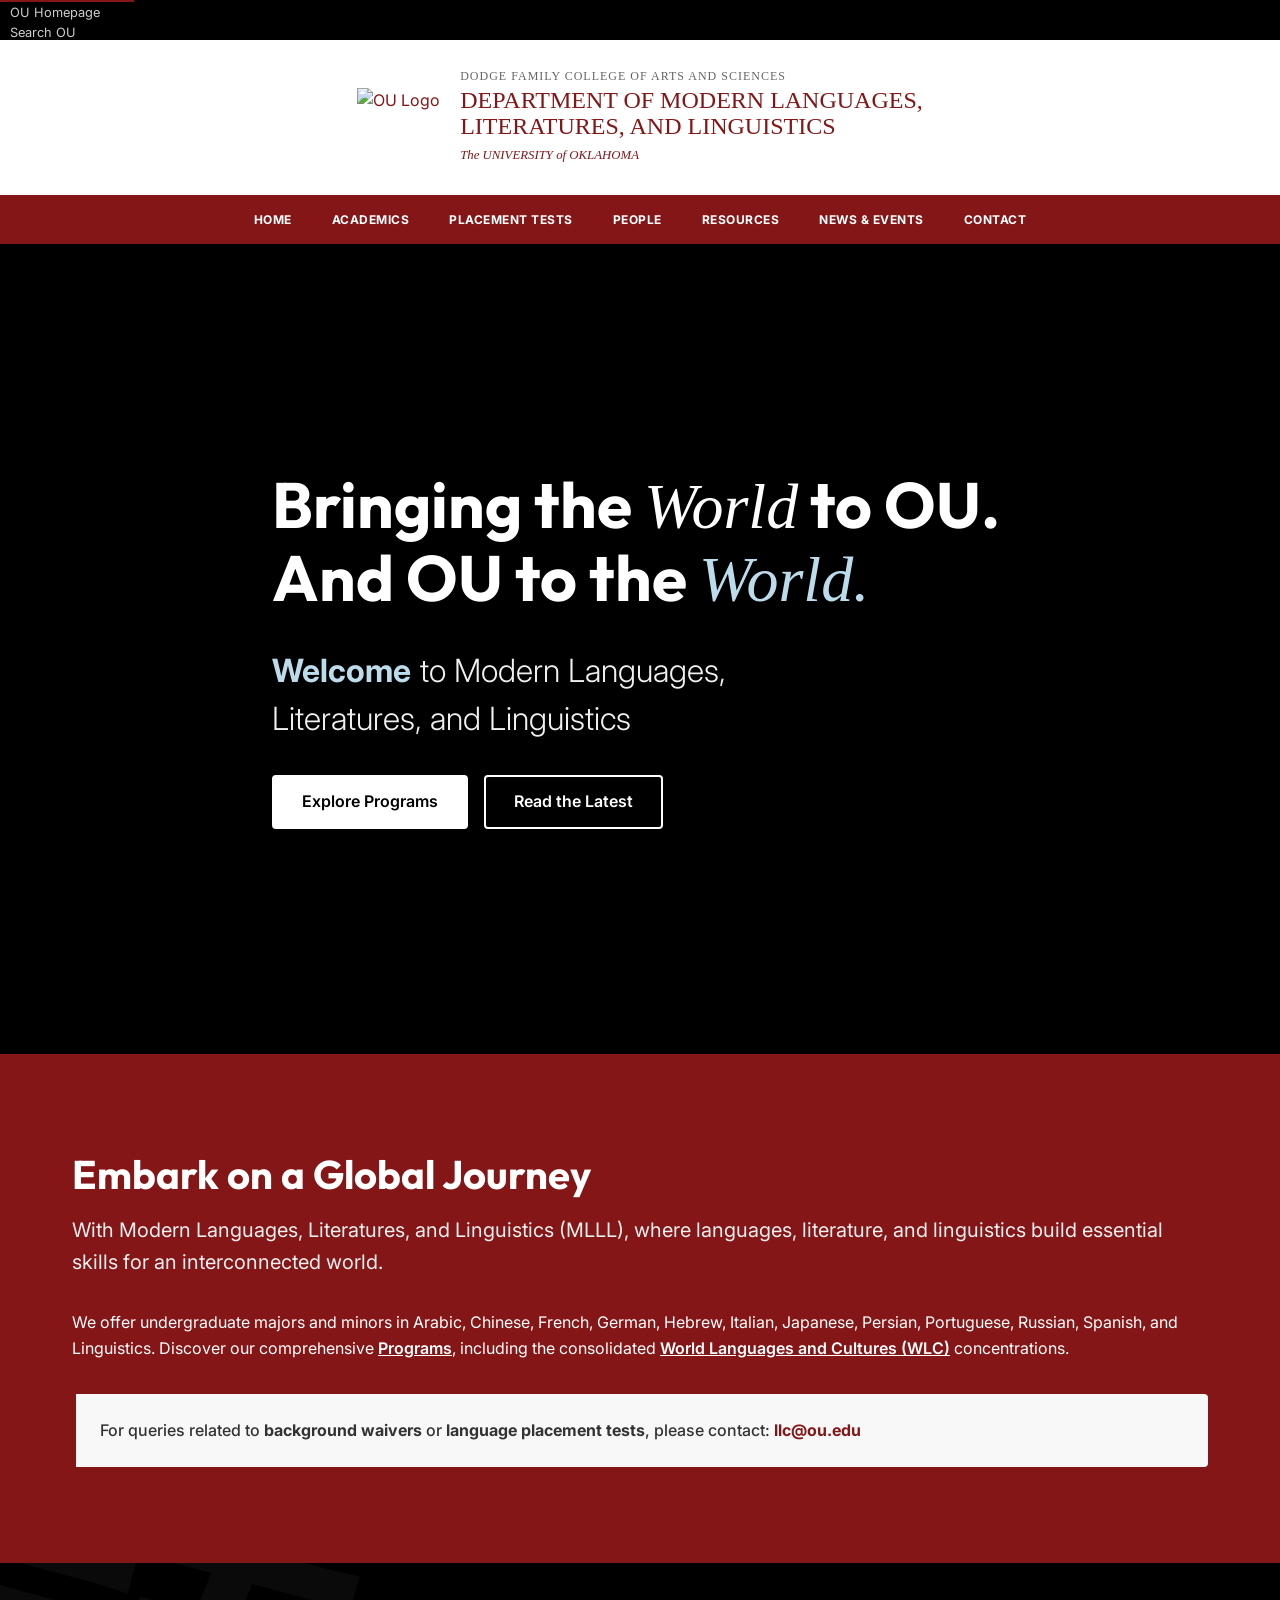
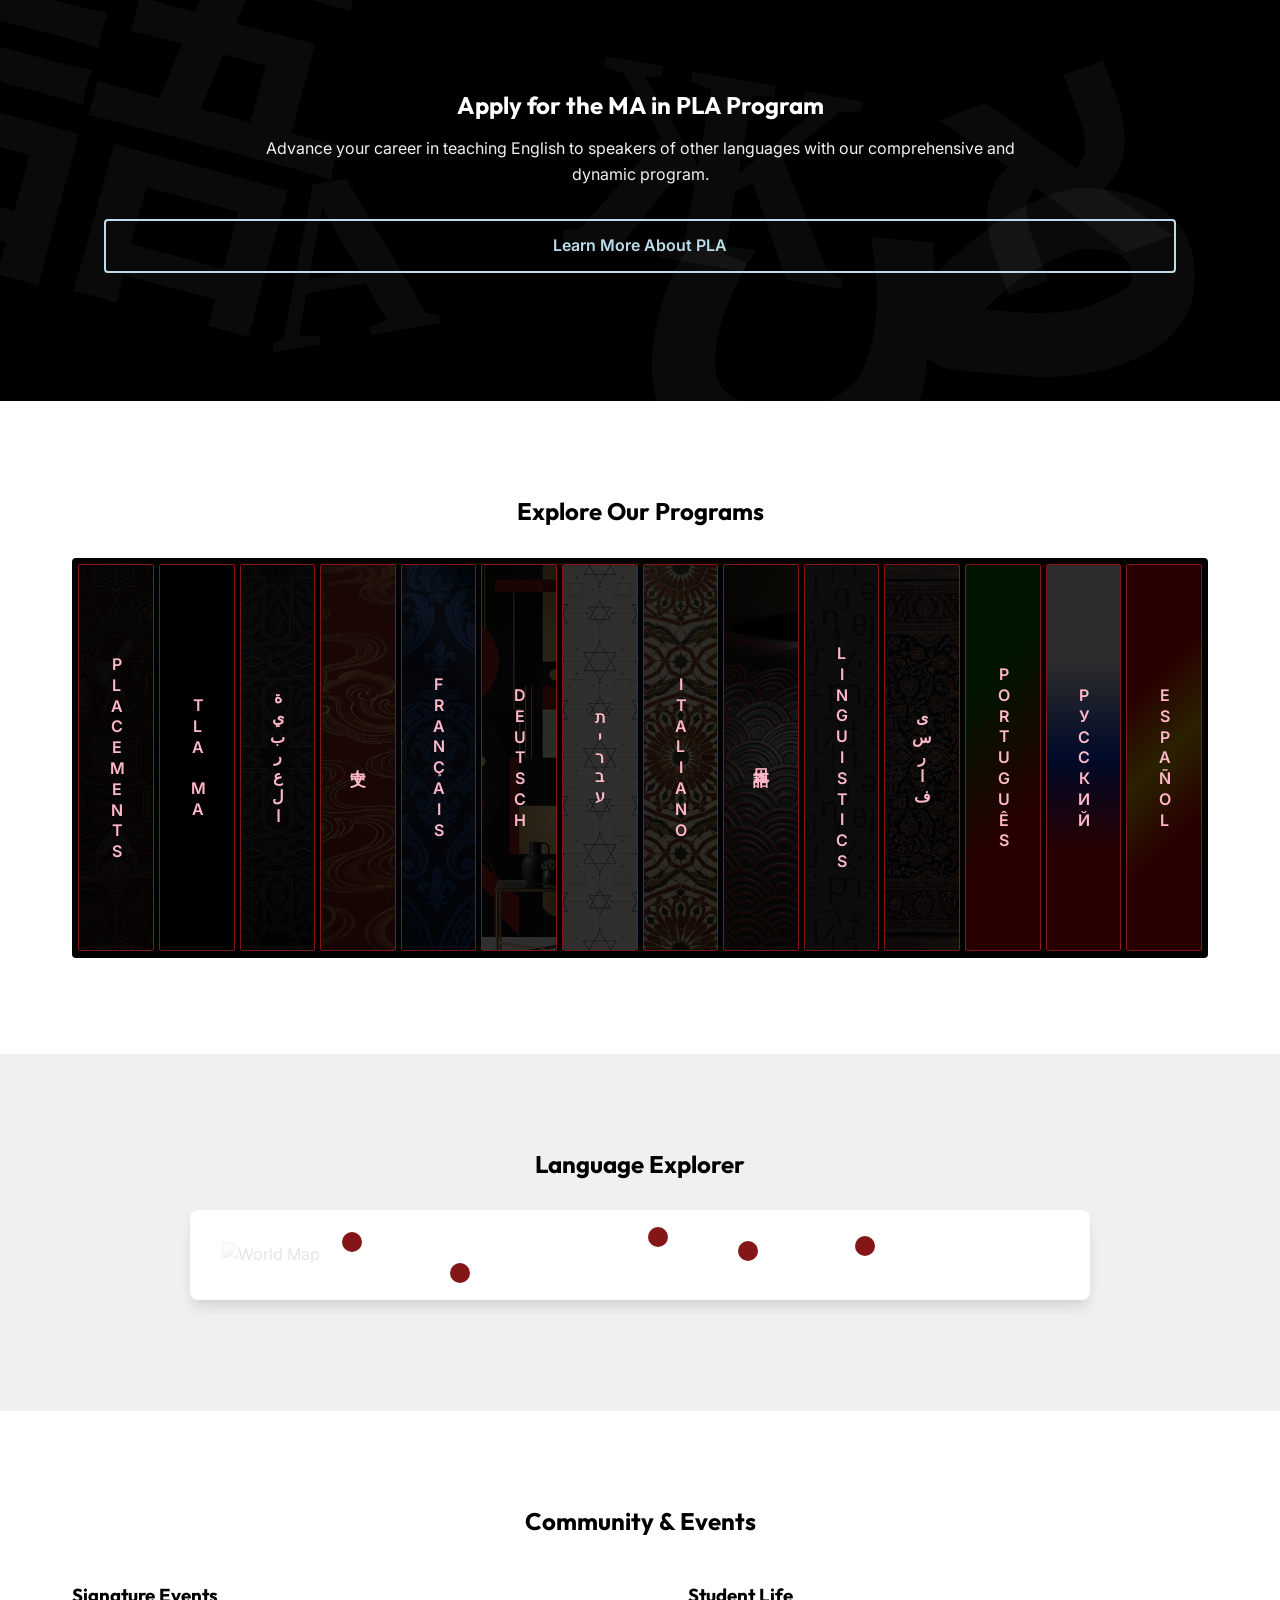
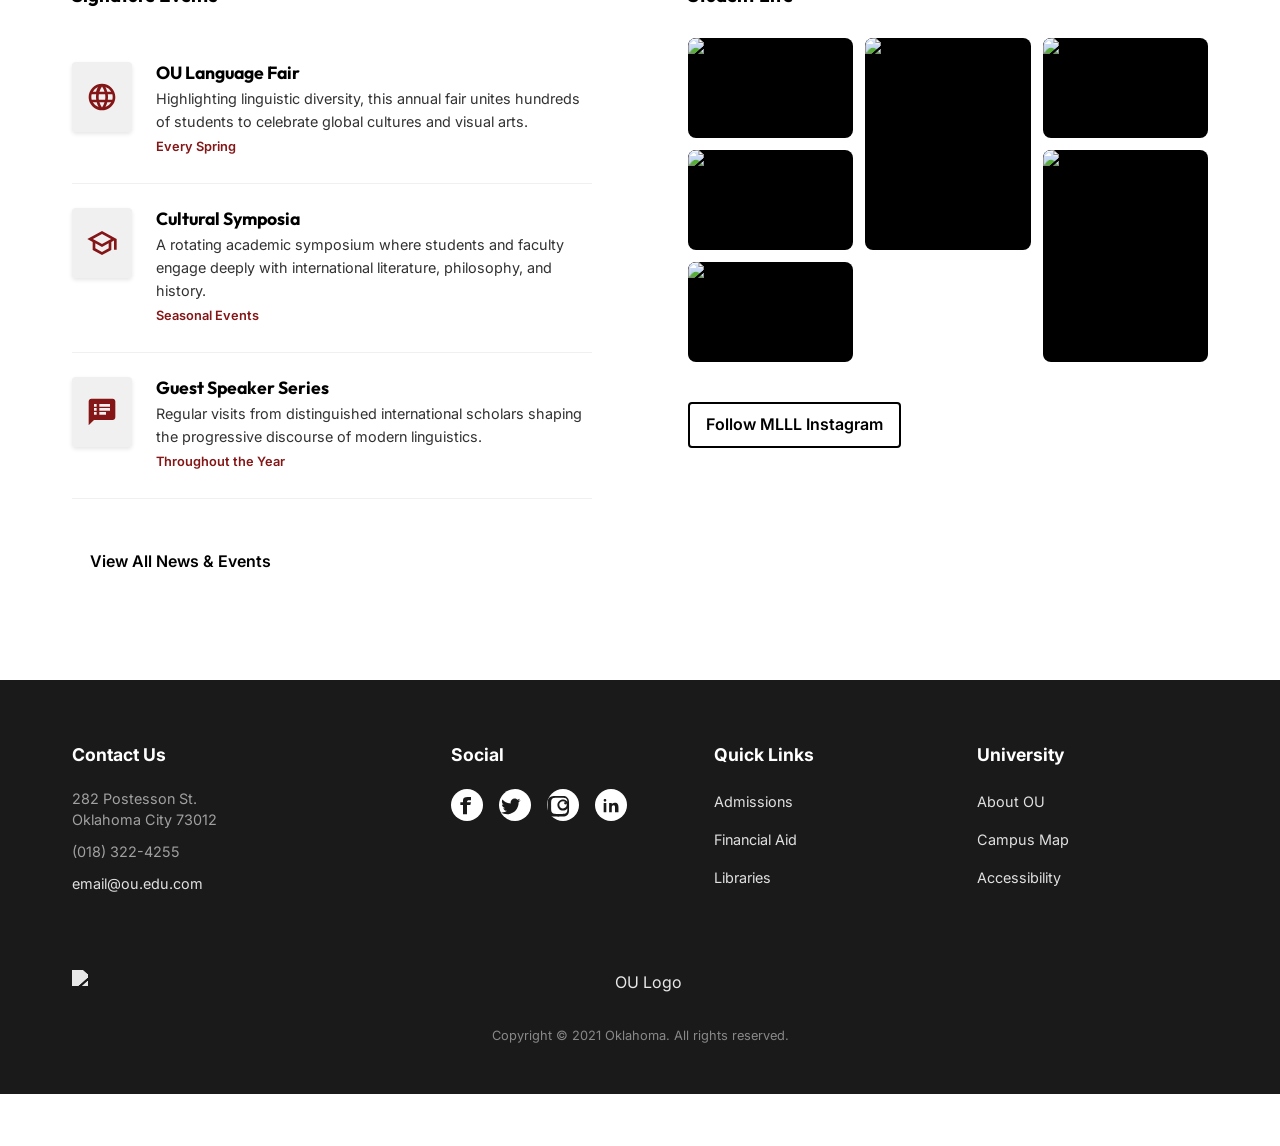
==== index.html @ 624182b5 "verify colors" ====
<!DOCTYPE html>
<html lang="en">

<head>
    <meta charset="UTF-8">
    <meta name="viewport" content="width=device-width, initial-scale=1.0">
    <meta name="description" content="University of Oklahoma - Modern Languages, Literatures, and Linguistics">
    <title>Modern Languages, Literatures, and Linguistics | The University of Oklahoma</title>
    <!-- Google Fonts -->
    <link rel="preconnect" href="https://fonts.googleapis.com">
    <link rel="preconnect" href="https://fonts.gstatic.com" crossorigin>
    <link
        href="https://fonts.googleapis.com/css2?family=Inter:wght@300;400;500;600;700;800&family=Outfit:wght@400;600;800&display=swap"
        rel="stylesheet">
    <!-- CSS -->
    <link rel="stylesheet" href="css/style.css">
</head>

<body>
    <!-- Accessibility Skip Link -->
    <a href="#main-content" class="skip-link">Skip Navigation</a>

    <!-- Official OU Header (Top Dark Bar) -->
    <div class="globalheader bg-dark">
        <ul class="nav">
            <li class="nav-item"><a class="nav-link" href="//www.ou.edu/web.html">OU Homepage</a></li>
            <li class="nav-item"><a class="nav-link" href="https://www.ou.edu/web/search">Search OU</a></li>
        </ul>
    </div>

    <!-- Official Wordmark Banner (White background, custom text logo) -->
    <div class="header-wordmark-banner">
        <!-- Recreating the visual text-based logo seen in the screenshot since we don't have the exact image asset downloaded -->
        <a href="/content/cas/modlang"
            style="display:flex; align-items:center; text-decoration:none; color:var(--ou-crimson);">
            <!-- Interlocking OU Logo (placeholder generic image matching the color) -->
            <img src="https://www.ou.edu/content/dam/website-wordmarks/ou-logo.png" alt="OU Logo"
                style="height: 60px; margin-right: 20px;">
            <div style="display:flex; flex-direction:column; justify-content:center;">
                <span
                    style="font-family: 'Times New Roman', serif; font-size: 0.75rem; color:#666; letter-spacing:1px; line-height: 1;">DODGE
                    FAMILY COLLEGE OF ARTS AND SCIENCES</span>
                <span
                    style="font-family: 'Times New Roman', serif; font-size: 1.5rem; font-weight: normal; line-height: 1.1; margin-top:5px;">DEPARTMENT
                    OF MODERN LANGUAGES,</span>
                <span
                    style="font-family: 'Times New Roman', serif; font-size: 1.5rem; font-weight: normal; line-height: 1.1;">LITERATURES,
                    AND LINGUISTICS</span>
                <span
                    style="font-family: 'Times New Roman', serif; font-style: italic; font-size: 0.8rem; margin-top:5px;">The
                    UNIVERSITY of OKLAHOMA</span>
            </div>
        </a>
    </div>

    <!-- Official Department Navbar (material-nav) -->
    <div class="material-nav section" style="background-color: var(--ou-crimson);">
        <div class="p-0" id="ou-dept-navbar">
            <div class="mobile-dept-toggle" onclick="toggleDeptMenu()">
                <span>MENU</span>
                <div class="hamburger-icon" id="dept-hamburger">
                    <span></span>
                    <span></span>
                    <span></span>
                </div>
            </div>
            <div class="container dept-nav-links" id="dept-nav-links">
                <a href="/content/cas/modlang" class="nav-link">Home</a>
                <a href="/content/cas/modlang/academics" class="nav-link">Academics</a>
                <a href="/content/cas/modlang/llc" class="nav-link">Placement Tests</a>
                <a href="/content/cas/modlang/people" class="nav-link">People</a>
                <a href="/content/cas/modlang/resources" class="nav-link">Resources</a>
                <a href="/content/cas/modlang/news-events" class="nav-link">News & Events</a>
                <a href="/content/cas/modlang/contact" class="nav-link">Contact</a>
            </div>
        </div>
    </div>

    <!-- Hero Section -->
    <section class="hero">
        <!-- Local Background Video -->
        <div class="hero-video-wrapper">
            <video id="hero-local-video" src="assets/hero-video.mp4" autoplay loop muted playsinline
                aria-hidden="true"></video>
        </div>
        <div class="container hero-content fade-in-up">
            <h1 class="hero-title" style="line-height: 1.1; max-width: 900px; margin-bottom: 2rem;">
                Bringing the <span style="font-family: 'Times New Roman', serif; font-style: italic; font-weight: 400;">World</span> to OU.<br>
                And OU to the <span style="font-family: 'Times New Roman', serif; font-style: italic; font-weight: 400; color: var(--ou-sky);">World.</span>
            </h1>
            <p class="hero-subtitle" style="font-size: 2rem;">
                <span class="dynamic-greeting-container">
                    <span class="dynamic-greeting" id="dynamic-greeting" dir="auto">Welcome</span>
                </span>
                to Modern Languages, Literatures, and Linguistics
            </p>
            <div style="margin-top: 2rem; display: flex; gap: 1rem;">
                <a href="#main-content" class="btn btn-primary">Explore Programs</a>
                <a href="#news" class="btn btn-outline">Read the Latest</a>
            </div>
        </div>
    </section>

    <!-- Main Content -->
    <main id="main-content">
        <!-- Intro Section -->
        <section class="intro-section pd-large">
            <div class="container">
                <div class="intro-grid">
                    <div class="intro-text fade-in-up scroll-trigger">
                        <h2>Embark on a Global Journey</h2>
                        <p class="lead">With Modern Languages, Literatures, and Linguistics (MLLL), where languages,
                            literature, and linguistics build essential skills for an interconnected world.</p>
                        <p>We offer undergraduate majors and minors in Arabic, Chinese, French, German, Hebrew, Italian,
                            Japanese, Persian, Portuguese, Russian, Spanish, and Linguistics. Discover our comprehensive <a href="https://www.ou.edu/cas/modlang/academics.html" style="color: #fff; font-weight: 600; text-decoration: underline;">Programs</a>, including the consolidated <a href="https://www.oudaily.com/news/u-modern-languages-department-degree-consolidate-french-german-chinese-arabic/article_daba1d8d-50f1-413c-9b2a-67fe51a16d84.html" style="color: #fff; font-weight: 600; text-decoration: underline;">World Languages and Cultures (WLC)</a> concentrations.</p>
                        
                        <div style="margin-top: 2rem; padding: 1.5rem; background-color: #f8f8f8; border-left: 4px solid var(--ou-crimson); border-radius: 4px;">
                            <p style="margin: 0; font-weight: 500; color: #333;">For queries related to <b>background waivers</b> or <b>language placement tests</b>, please contact: <a href="mailto:llc@ou.edu" style="color: var(--ou-crimson); font-weight: bold;">llc@ou.edu</a></p>
                        </div>
                    </div>
                </div>
            </div>
        </section>

        <!-- Special PLA Highlights Section (Black Background) -->
        <section class="tesol-section pd-large"
            style="background-color: var(--ou-black); color: var(--ou-white); position: relative; overflow: hidden;">
            <div class="cultural-typography-bg">
                <span class="bg-char char-1">語</span>
                <span class="bg-char char-2">A</span>
                <span class="bg-char char-3">ص</span>
                <span class="bg-char char-4">א</span>
                <span class="bg-char char-5">Ж</span>
                <span class="bg-char char-6">æ</span>
            </div>
            <div class="container" style="position: relative; z-index: 2;">
                <div class="card-content text-center fade-in-up scroll-trigger">
                    <h2 style="color: var(--ou-white);">Apply for the MA in PLA Program</h2>
                    <p style="color: var(--ou-light-gray); max-width: 800px; margin: 0 auto 2rem auto;">Advance your
                        career in teaching English to speakers of other languages with our comprehensive and dynamic
                        program.</p>
                    <!-- Using sky text on dark background passes AAA -->
                    <a href="https://www.ou.edu/content/cas/modlang/academics1/pla" class="btn btn-outline" style="border-color: var(--ou-sky); color: var(--ou-sky);">Learn
                        More About PLA</a>
                </div>
            </div>
        </section>

        <!-- Language Programs Accordion Section -->
        <section class="programs-accordion-section pd-large">
            <div class="container text-center fade-in-up scroll-trigger">
                <h2 style="margin-bottom: 2rem;">Explore Our Programs</h2>
                <div class="lang-accordion">
                    <article class="lang-card" id="acc-placements">
                        <span>Placements</span>
                        <div class="hover-content">Find the right language level based on your prior experience. <br><a
                                href="#" class="btn btn-outline-light"
                                style="margin-top:1rem; padding: 0.25rem 0.5rem; font-size:0.8rem;">Take Test</a></div>
                    </article>
                    <article class="lang-card" id="acc-tla">
                        <span>TLA MA</span>
                        <div class="hover-content">Master the art of Teaching English to Speakers of Other Languages.
                            <br><a href="https://www.ou.edu/content/cas/modlang/academics1/tesol" class="btn btn-outline-light"
                                style="margin-top:1rem; padding: 0.25rem 0.5rem; font-size:0.8rem;">View Curriculum</a>
                        </div>
                    </article>
                    <article class="lang-card" id="acc-arabic">
                        <span>العربية</span>
                        <div class="hover-content">Explore the rich heritage and literature of the Arab world.</div>
                    </article>
                    <article class="lang-card" id="acc-chinese">
                        <span>中文</span>
                        <div class="hover-content">Immerse yourself in Mandarin language and Chinese culture.</div>
                    </article>
                    <article class="lang-card" id="acc-french">
                        <span>Français</span>
                        <div class="hover-content">Discover Francophone culture, literature, and cinema globally.</div>
                    </article>
                    <article class="lang-card" id="acc-german">
                        <span>Deutsch</span>
                        <div class="hover-content">Engage with German philosophy, business, and innovation.</div>
                    </article>
                    <article class="lang-card" id="acc-hebrew">
                        <span>עברית</span>
                        <div class="hover-content">Study modern and historical Hebrew texts and history.</div>
                    </article>
                    <article class="lang-card" id="acc-italian">
                        <span>Italiano</span>
                        <div class="hover-content">Experience the epicenter of Renaissance art and language.</div>
                    </article>
                    <article class="lang-card" id="acc-japanese">
                        <span>日本語</span>
                        <div class="hover-content">Master the language and study classical/modern Japanese society.
                        </div>
                    </article>
                    <article class="lang-card" id="acc-linguistics">
                        <span>Linguistics</span>
                        <div class="hover-content">Analyze the scientific structure and evolution of human language.
                        </div>
                    </article>
                    <article class="lang-card" id="acc-persian">
                        <span>فارسی</span>
                        <div class="hover-content">Delve into Persian poetry, history, and linguistic heritage.</div>
                    </article>
                    <article class="lang-card" id="acc-portuguese">
                        <span>Português</span>
                        <div class="hover-content">Connect with the cultures of Brazil, Portugal, and beyond.</div>
                    </article>
                    <article class="lang-card" id="acc-russian">
                        <span>Русский</span>
                        <div class="hover-content">Study the literature, politics, and culture of Eastern Europe.</div>
                    </article>
                    <article class="lang-card" id="acc-spanish">
                        <span>Español</span>
                        <div class="hover-content">Engage with the vast cultures of Latin America and Spain.</div>
                    </article>
                </div>
            </div>
        </section>

        <!-- Language Explorer Map Section -->
        <section class="language-explorer-section pd-large bg-light">
            <div class="container">
                <h2 class="text-center" style="margin-bottom: 2rem;">Language Explorer</h2>
                <div style="width: 100%; overflow-x: auto; padding-bottom: 15px; -webkit-overflow-scrolling: touch;" class="fade-in-up scroll-trigger">
                    <div class="map-container"
                        style="position: relative; width: 100%; min-width: 750px; max-width: 900px; margin: 0 auto;">
                        <!-- Minimalist World Map SVG Background -->
                    <img src="https://upload.wikimedia.org/wikipedia/commons/8/80/World_map_-_low_resolution.svg"
                        alt="World Map" class="world-map-img" style="width:100%; opacity:0.1; filter: grayscale(100%);">

                    <!-- Interactive Regions -->
                    <div class="map-hotspot hotspot-na"
                        onclick="openLanguagePanel('North America', 'Native American Languages, Linguistics')"
                        style="top: 35%; left: 18%;"></div>
                    <div class="map-hotspot hotspot-sa"
                        onclick="openLanguagePanel('South America', 'Spanish, Portuguese')"
                        style="top: 70%; left: 30%;"></div>
                    <div class="map-hotspot hotspot-eu"
                        onclick="openLanguagePanel('Europe', 'French, German, Italian, Russian, Spanish, Portuguese')"
                        style="top: 30%; left: 52%;"></div>
                    <div class="map-hotspot hotspot-me"
                        onclick="openLanguagePanel('Middle East', 'Arabic, Hebrew, Persian')"
                        style="top: 45%; left: 62%;"></div>
                    <div class="map-hotspot hotspot-as" onclick="openLanguagePanel('Asia', 'Chinese, Japanese')"
                        style="top: 40%; left: 75%;"></div>

                    <!-- Slide-out Panel -->
                    <div id="language-panel" class="language-panel">
                        <button class="close-panel" onclick="closeLanguagePanel()">&times;</button>
                        <h3 id="panel-region-name">Region</h3>
                        <p id="panel-languages" style="margin-bottom: 1rem; color: var(--ou-dark-gray);">Languages
                            mapped here.</p>
                        <a href="#" class="btn btn-outline-dark" style="padding: 0.5rem 1rem; font-size: 0.9rem;">View
                            Curriculums</a>
                    </div>
                </div>
            </div>
            </div>
        </section>

        <!-- Community & Events Section -->
        <section class="community-events-section pd-large">
            <div class="container fade-in-up scroll-trigger">
                <h2 class="text-center" style="margin-bottom: 3rem;">Community & Events</h2>

                <div class="community-grid">
                    <!-- Upcoming Events (Evergreen format) -->
                    <div class="upcoming-events">
                        <h3 style="margin-bottom: 2rem;">Signature Events</h3>

                        <div class="event-item">
                            <div class="event-date" style="background-color: var(--ou-light-gray); display: flex; flex-direction: column; align-items: center; justify-content: center; color: var(--ou-crimson);">
                                <svg width="32" height="32" viewBox="0 0 24 24" fill="currentColor">
                                    <path d="M11.99 2C6.47 2 2 6.48 2 12s4.47 10 9.99 10C17.52 22 22 17.52 22 12S17.52 2 11.99 2zm6.93 6h-2.95a15.65 15.65 0 00-1.38-3.56A8.03 8.03 0 0118.92 8zM12 4.04c.83 1.2 1.48 2.53 1.91 3.96h-3.82c.43-1.43 1.08-2.76 1.91-3.96zM4.26 14C4.1 13.36 4 12.69 4 12s.1-1.36.26-2h3.38c-.08.66-.14 1.32-.14 2s.06 1.34.14 2H4.26zm.82 2h2.95c.32 1.25.78 2.45 1.38 3.56A7.987 7.987 0 015.08 16zm2.95-8H5.08a7.987 7.987 0 013.84-3.56A15.65 15.65 0 007.54 8zM12 19.96c-.83-1.2-1.48-2.53-1.91-3.96h3.82c-.43 1.43-1.08 2.76-1.91 3.96zM14.34 14H9.66c-.09-.66-.16-1.32-.16-2s.07-1.35.16-2h4.68c.09.65.16 1.32.16 2s-.07 1.34-.16 2zm.25 5.56c.6-1.11 1.06-2.31 1.38-3.56h2.95a8.03 8.03 0 01-4.33 3.56zM16.36 14c.08-.66.14-1.32.14-2s-.06-1.34-.14-2h3.38c.16.64.26 1.31.26 2s-.1 1.36-.26 2h-3.38z"/>
                                </svg>
                            </div>
                            <div class="event-details">
                                <h4>OU Language Fair</h4>
                                <p style="margin-bottom: 0;">Highlighting linguistic diversity, this annual fair unites hundreds of students to celebrate global cultures and visual arts.</p>
                                <span class="event-meta" style="color: var(--ou-crimson); font-weight: 600;">Every Spring</span>
                            </div>
                        </div>

                        <div class="event-item">
                            <div class="event-date" style="background-color: var(--ou-light-gray); display: flex; flex-direction: column; align-items: center; justify-content: center; color: var(--ou-crimson);">
                                <svg width="32" height="32" viewBox="0 0 24 24" fill="currentColor">
                                    <path d="M12 3L1 9l4 2.18v6L12 21l7-3.82v-6l2-1.09V17h2V9L12 3zm6.82 6L12 12.72 5.18 9 12 5.28 18.82 9zM17 15.99l-5 2.73-5-2.73v-3.72l5 2.73 5-2.73v3.72z"/>
                                </svg>
                            </div>
                            <div class="event-details">
                                <h4>Cultural Symposia</h4>
                                <p style="margin-bottom: 0;">A rotating academic symposium where students and faculty engage deeply with international literature, philosophy, and history.</p>
                                <span class="event-meta" style="color: var(--ou-crimson); font-weight: 600;">Seasonal Events</span>
                            </div>
                        </div>

                        <div class="event-item">
                            <div class="event-date" style="background-color: var(--ou-light-gray); display: flex; flex-direction: column; align-items: center; justify-content: center; color: var(--ou-crimson);">
                                <svg width="32" height="32" viewBox="0 0 24 24" fill="currentColor">
                                    <path d="M20 2H4c-1.1 0-1.99.9-1.99 2L2 22l4-4h14c1.1 0 2-.9 2-2V4c0-1.1-.9-2-2-2zM8 14H6v-2h2v2zm0-3H6V9h2v2zm0-3H6V6h2v2zm7 6h-5v-2h5v2zm3-3h-8V9h8v2zm0-3h-8V6h8v2z"/>
                                </svg>
                            </div>
                            <div class="event-details">
                                <h4>Guest Speaker Series</h4>
                                <p style="margin-bottom: 0;">Regular visits from distinguished international scholars shaping the progressive discourse of modern linguistics.</p>
                                <span class="event-meta" style="color: var(--ou-crimson); font-weight: 600;">Throughout the Year</span>
                            </div>
                        </div>

                        <div style="margin-top: 2.5rem; text-align: left;">
                            <a href="https://www.ou.edu/cas/modlang/news-events.html" class="btn btn-primary" style="padding: 0.5rem 1rem;">View All News & Events</a>
                        </div>
                    </div>

                    <!-- Student Life -->
                    <div class="student-life">
                        <h3 style="margin-bottom: 2rem;">Student Life</h3>

                        <div class="student-life-grid">
                            <div class="grid-media-container item-1" onmouseenter="playVideo(this)"
                                onmouseleave="pauseVideo(this)">
                                <img src="https://images.unsplash.com/photo-1523240795612-9a054b0db644?q=80&w=400&auto=format&fit=crop"
                                    alt="Students studying" class="grid-img">
                                <video src="https://www.w3schools.com/html/mov_bbb.mp4" muted loop playsinline
                                    class="grid-video"></video>
                            </div>
                            <div class="grid-media-container item-2" onmouseenter="playVideo(this)"
                                onmouseleave="pauseVideo(this)">
                                <img src="https://images.unsplash.com/photo-1501281668745-f7f57925c3b4?q=80&w=400&auto=format&fit=crop"
                                    alt="Cultural festival" class="grid-img">
                                <video src="https://www.w3schools.com/html/mov_bbb.mp4" muted loop playsinline
                                    class="grid-video"></video>
                            </div>
                            <div class="grid-media-container item-3" onmouseenter="playVideo(this)"
                                onmouseleave="pauseVideo(this)">
                                <img src="https://images.unsplash.com/photo-1543269865-cbf427effbad?q=80&w=400&auto=format&fit=crop"
                                    alt="Students outdoors" class="grid-img">
                                <video src="https://www.w3schools.com/html/mov_bbb.mp4" muted loop playsinline
                                    class="grid-video"></video>
                            </div>
                            <div class="grid-media-container item-4" onmouseenter="playVideo(this)"
                                onmouseleave="pauseVideo(this)">
                                <img src="https://images.unsplash.com/photo-1517486808906-6ca8b3f04846?q=80&w=400&auto=format&fit=crop"
                                    alt="Student presentation" class="grid-img">
                                <video src="https://www.w3schools.com/html/mov_bbb.mp4" muted loop playsinline
                                    class="grid-video"></video>
                            </div>
                            <div class="grid-media-container item-5" onmouseenter="playVideo(this)"
                                onmouseleave="pauseVideo(this)">
                                <img src="https://images.unsplash.com/photo-1606761568499-6d2451b23c66?q=80&w=400&auto=format&fit=crop"
                                    alt="Group selfie" class="grid-img">
                                <video src="https://www.w3schools.com/html/mov_bbb.mp4" muted loop playsinline
                                    class="grid-video"></video>
                            </div>
                            <div class="grid-media-container item-6" onmouseenter="playVideo(this)"
                                onmouseleave="pauseVideo(this)">
                                <img src="https://images.unsplash.com/photo-1522071820081-009f0129c71c?q=80&w=400&auto=format&fit=crop"
                                    alt="Happy students" class="grid-img">
                                <video src="https://www.w3schools.com/html/mov_bbb.mp4" muted loop playsinline
                                    class="grid-video"></video>
                            </div>
                        </div>
                        
                        <div style="margin-top: 2.5rem; text-align: left;">
                            <a href="https://www.instagram.com/ou.mlll.llc/?utm_source=ig_embed&amp;ig_rid=d29fcfe2-99c0-42fc-bc97-a709aa89a443" target="_blank" class="btn btn-outline" style="border-color: var(--ou-dark); color: var(--ou-dark); padding: 0.5rem 1rem;">Follow MLLL Instagram</a>
                        </div>
                    </div>
                </div>
            </div>
        </section>
    </main>

    <!-- Custom Dark Footer as in Screenshot -->
    <footer class="custom-dark-footer">
        <div class="container">
            <div class="footer-columns">
                <!-- Left Side: Address -->
                <div class="footer-col contact-col">
                    <h4>Contact Us</h4>
                    <p>282 Postesson St.<br>
                        Oklahoma City 73012</p>
                    <p>(018) 322-4255</p>
                    <p><a href="mailto:email@ou.edu.com" class="footer-link">email@ou.edu.com</a></p>
                </div>

                <!-- Right Side: Social Media Icons -->
                <div class="footer-col social-col">
                    <h4>Social</h4>
                    <div class="social-icons">
                        <a href="#" aria-label="Facebook">
                            <svg class="social-svg" viewBox="0 0 24 24">
                                <circle cx="12" cy="12" r="12" fill="white" />
                                <path
                                    d="M14 12h-2v7H9v-7H7v-2h2V8.5C9 6.8 10.2 6 12.5 6H15v2.5h-1.5c-1 0-1.5.5-1.5 1.25V10h3l-.5 2z"
                                    fill="#1a1a1a" />
                            </svg>
                        </a>
                        <a href="#" aria-label="Twitter">
                            <svg class="social-svg" viewBox="0 0 24 24">
                                <circle cx="12" cy="12" r="12" fill="white" />
                                <path
                                    d="M16 8.5c-.5.2-1 .4-1.6.5.6-.4 1-.9 1.2-1.6-.6.3-1.2.6-1.8.7-.5-.6-1.3-.9-2.1-.9-1.6 0-3 1.4-3 3 0 .2 0 .5.1.7-2.5-.1-4.7-1.3-6.2-3.1-.3.5-.4 1-.4 1.5 0 1 .5 1.9 1.3 2.5-.4 0-.9-.1-1.3-.4v.1c0 1.4 1 2.6 2.4 2.9-.2 0-.5.1-.8.1-.2 0-.4 0-.6-.1.4 1.2 1.5 2 2.8 2-1 .8-2.3 1.2-3.7 1.2-.2 0-.5 0-.7 0 1.3.8 2.9 1.3 4.6 1.3 5.5 0 8.5-4.6 8.5-8.5v-.4c.6-.5 1.1-1 1.5-1.6z"
                                    fill="#1a1a1a" />
                            </svg>
                        </a>
                        <a href="#" aria-label="Instagram">
                            <svg class="social-svg" viewBox="0 0 24 24">
                                <circle cx="12" cy="12" r="12" fill="white" />
                                <path
                                    d="M12 7.8c-2.3 0-4.2 1.9-4.2 4.2s1.9 4.2 4.2 4.2 4.2-1.9 4.2-4.2-1.9-4.2-4.2-4.2zm0 6.9c-1.5 0-2.8-1.2-2.8-2.8S10.5 9.1 12 9.1s2.8 1.2 2.8 2.8-1.2 2.7-2.8 2.7zm2.7-5.8c-.5 0-.9.4-.9.9s.4.9.9.9-.4.9-.9.9-.9-.4-.9-.9.4-.9.9-.9zm1.8.6c-.1-1.2-.4-2.2-1.2-3-1-.9-2-1.2-3.3-1.2-1.4-.1-5.6-.1-7 0-1.3.1-2.3.4-3.3 1.2-.8.8-1.1 1.8-1.2 3-.1 1.4-.1 5.6 0 7 .1 1.2.4 2.2 1.2 3 1 .9 2 1.2 3.3 1.2 1.4.1 5.6.1 7 0 1.3-.1 2.3-.4 3.3-1.2.8-.8 1.1-1.8 1.2-3 .1-1.4.1-5.6 0-7zm-1.5 7.6c-.2.6-.7 1.1-1.3 1.3-1 .4-3.3.3-4.5.3s-3.5.1-4.5-.3c-.6-.2-1.1-.7-1.3-1.3-.4-1-.3-3.3-.3-4.5s-.1-3.5.3-4.5c.2-.6.7-1.1 1.3-1.3 1-.4 3.3-.3 4.5-.3s3.5-.1 4.5.3c.6.2 1.1.7 1.3 1.3.4 1 .3 3.3.3 4.5s.1 3.5-.3 4.5z"
                                    fill="#1a1a1a" />
                            </svg>
                        </a>
                        <a href="#" aria-label="LinkedIn">
                            <svg class="social-svg" viewBox="0 0 24 24">
                                <circle cx="12" cy="12" r="12" fill="white" />
                                <path
                                    d="M8.5 17.5h-2v-7h2v7zm-1-8c-.6 0-1-.4-1-1s.4-1 1-1 1 .4 1 1-.4 1-1 1zm9.5 8h-2v-3.5c0-.8 0-1.8-1.1-1.8-1.1 0-1.3.9-1.3 1.8v3.5h-2v-7h2v1c.3-.6 1-1.2 2.2-1.2 2.4 0 2.8 1.6 2.8 3.6v3.6z"
                                    fill="#1a1a1a" />
                            </svg>
                        </a>
                    </div>
                </div>

                <!-- Footer Links 1 -->
                <div class="footer-col links-col">
                    <h4>Quick Links</h4>
                    <ul>
                        <li><a href="#" class="footer-link">Admissions</a></li>
                        <li><a href="#" class="footer-link">Financial Aid</a></li>
                        <li><a href="#" class="footer-link">Libraries</a></li>
                    </ul>
                </div>

                <!-- Footer Links 2 -->
                <div class="footer-col links-col">
                    <h4>University</h4>
                    <ul>
                        <li><a href="#" class="footer-link">About OU</a></li>
                        <li><a href="#" class="footer-link">Campus Map</a></li>
                        <li><a href="#" class="footer-link">Accessibility</a></li>
                    </ul>
                </div>
            </div>

            <div class="footer-bottom-logo">
                <img src="https://www.ou.edu/content/dam/homepage2012/design/footerlogo.png" alt="OU Logo"
                    class="ou-footer-logo" style="filter: brightness(0) invert(1);">
                <p>Copyright © 2021 Oklahoma. All rights reserved.</p>
            </div>
        </div>
    </footer>

    <!-- JS -->
    <script src="js/script.js"></script>
</body>

</html>
---- css/style.css ----
/* =========================================
   CSS Custom Properties (Variables)
   ========================================= */
:root {
    /* OU Branding Colors (Official Digital Palette) */
    --ou-crimson: #841617;
    --ou-black: #000000;
    --ou-dark-gray: #323232;
    --ou-light-gray: #f0f0f0;
    --ou-white: #ffffff;

    /* Accents (<2% of composition) */
    --ou-crimson-dark: #4e0002;
    --ou-sky: #bcdceb;
    --ou-leaf: #8ca57d;
    --ou-stone: #beb4a5;

    /* Functional mappings */
    --text-main: var(--ou-black);
    --text-muted: var(--ou-dark-gray);
    --bg-main: var(--ou-white);
    --bg-light: var(--ou-light-gray);
    --border-color: var(--ou-light-gray);

    /* Typography */
    --font-sans: 'Inter', -apple-system, BlinkMacSystemFont, "Segoe UI", Roboto, Helvetica, Arial, sans-serif;
    --font-display: 'Outfit', var(--font-sans);

    /* Spacing & Sizing */
    --container-width: 1200px;
    --spacing-xs: 0.5rem;
    --spacing-sm: 1rem;
    --spacing-md: 2rem;
    --spacing-lg: 4rem;
    --spacing-xl: 6rem;

    /* Effects */
    --shadow-sm: 0 4px 6px -1px rgba(0, 0, 0, 0.1), 0 2px 4px -1px rgba(0, 0, 0, 0.06);
    --shadow-md: 0 10px 15px -3px rgba(0, 0, 0, 0.1), 0 4px 6px -2px rgba(0, 0, 0, 0.05);
    --shadow-lg: 0 20px 25px -5px rgba(0, 0, 0, 0.1), 0 10px 10px -5px rgba(0, 0, 0, 0.04);
    --transition-fast: 0.2s cubic-bezier(0.4, 0, 0.2, 1);
    --transition-normal: 0.3s cubic-bezier(0.4, 0, 0.2, 1);
    --transition-slow: 0.5s cubic-bezier(0.4, 0, 0.2, 1);
}

/* =========================================
   Reset & Base Styles
   ========================================= */
* {
    margin: 0;
    padding: 0;
    box-sizing: border-box;
}

html {
    scroll-behavior: smooth;
    font-size: 16px;
}

body {
    font-family: var(--font-sans);
    color: var(--text-main);
    background-color: var(--bg-main);
    line-height: 1.6;
    overflow-x: hidden;
    -webkit-font-smoothing: antialiased;
    -moz-osx-font-smoothing: grayscale;
}

h1,
h2,
h3,
h4,
h5,
h6 {
    font-family: var(--font-display);
    font-weight: 700;
    line-height: 1.2;
    margin-bottom: var(--spacing-sm);
    color: var(--text-main);
}

p {
    margin-bottom: var(--spacing-sm);
}

a {
    color: var(--ou-crimson);
    text-decoration: none;
    transition: all var(--transition-fast);
}

a:hover {
    color: var(--ou-crimson-dark);
}

img {
    max-width: 100%;
    height: auto;
    display: block;
}

ul,
ol {
    list-style: none;
}

/* =========================================
   Utility Classes
   ========================================= */
.container {
    width: 100%;
    max-width: var(--container-width);
    margin: 0 auto;
    padding: 0 var(--spacing-md);
}

.pd-large {
    padding-top: var(--spacing-xl);
    padding-bottom: var(--spacing-xl);
}

.mt-medium {
    margin-top: var(--spacing-md);
}

.mt-large {
    margin-top: var(--spacing-lg);
}

.bg-light {
    background-color: var(--bg-light);
}

.text-center {
    text-align: center;
}

.lead {
    font-size: 1.25rem;
    color: var(--text-muted);
    font-weight: 400;
    margin-bottom: var(--spacing-md);
}

.text-link {
    font-weight: 600;
    position: relative;
    padding-bottom: 2px;
}

.text-link::after {
    content: '';
    position: absolute;
    width: 100%;
    transform: scaleX(0);
    height: 2px;
    bottom: 0;
    left: 0;
    background-color: var(--ou-crimson);
    transform-origin: bottom right;
    transition: transform 0.25s ease-out;
}

.text-link:hover::after {
    transform: scaleX(1);
    transform-origin: bottom left;
}

/* Skip Navigation Link */
.skip-link {
    position: absolute;
    top: -40px;
    left: 0;
    background: var(--ou-crimson);
    color: white;
    padding: 8px;
    z-index: 10000;
}

.skip-link:focus {
    top: 0;
}

/* =========================================
   Buttons (Updated to strict color mapping)
   ========================================= */
.btn {
    display: inline-block;
    padding: 0.75rem 1.75rem;
    border-radius: 4px;
    font-weight: 600;
    font-family: var(--font-sans);
    text-align: center;
    cursor: pointer;
    border: 2px solid transparent;
    transition: all var(--transition-normal);
}

/* Primary Button: White background, Black text */
.btn-primary {
    background-color: var(--ou-white);
    color: var(--ou-black);
    border-color: var(--ou-white);
}

.btn-primary:hover {
    background-color: var(--ou-crimson) !important;
    color: var(--ou-white) !important;
    border-color: var(--ou-crimson) !important;
    transform: translateY(-2px);
    box-shadow: var(--shadow-md);
}

/* Secondary Button: Transparent background */
.btn-outline {
    background-color: transparent;
    border-color: currentColor; /* Inherits text color dynamically */
    color: inherit; /* Will take Sky or White or Black depending on inline style */
}

.btn-outline:hover {
    background-color: var(--ou-crimson) !important;
    border-color: var(--ou-crimson) !important;
    color: var(--ou-white) !important;
    transform: translateY(-2px);
    box-shadow: var(--shadow-sm);
}

/* Alternate Outline Button */
.btn-outline-dark {
    background-color: transparent;
    border-color: var(--ou-black);
    color: var(--ou-black);
}

.btn-outline-dark:hover {
    background-color: var(--ou-crimson) !important;
    border-color: var(--ou-crimson) !important;
    color: var(--ou-white) !important;
    transform: translateY(-2px);
    box-shadow: var(--shadow-sm);
}

.btn-large {
    padding: 1rem 2.5rem;
    font-size: 1.125rem;
}

/* Desktop Nav - Removing custom logic for the new official header */
@media (max-width: 768px) {
    .hero-title {
        font-size: 2.5rem;
    }

    .quick-links {
        flex-direction: column;
    }

    .btn-large {
        width: 100%;
    }
}

/* =========================================
   Official OU Header & Footer Refinements
   ========================================= */

/* Top Thin Dark Bar for OU Global Links */
.globalheader {
    font-size: 0.8rem;
    border-top: 3px solid black;
    height: 40px;
    background-color: var(--ou-black);
    display: flex;
    align-items: center;
}

.globalheader .nav {
    justify-content: flex-end;
    align-items: center;
    height: 100%;
    margin: 0;
    padding-right: 5%;
}

.globalheader .nav-link {
    color: #ccc;
    padding: 0 10px;
    font-size: 0.8rem;
}

.globalheader .nav-link:hover {
    color: white;
    text-decoration: none;
}

/* Main Wordmark Banner (White background, logo, department text) */
.header-wordmark-banner {
    display: flex;
    justify-content: center;
    background-color: white;
    padding: 30px 20px;
}

.header-wordmark-banner img {
    height: 80px;
    /* Adjust height based on screenshot proportions */
    max-width: 100%;
}

/* Department Navbar (Crimson Bar) */
#ou-dept-navbar {
    background-color: var(--ou-crimson);
    color: white;
}

/* Department Navbar Hamburger Updates */
.mobile-dept-toggle {
    display: none;
    background-color: var(--ou-black);
    color: white;
    padding: 15px 20px;
    justify-content: space-between;
    align-items: center;
    cursor: pointer;
    font-weight: 700;
    letter-spacing: 1px;
}

.hamburger-icon {
    display: flex;
    flex-direction: column;
    gap: 5px;
}

.hamburger-icon span {
    display: block;
    width: 25px;
    height: 3px;
    background-color: white;
    transition: all 0.3s ease;
}

.hamburger-icon.open span:nth-child(1) {
    transform: translateY(8px) rotate(45deg);
}

.hamburger-icon.open span:nth-child(2) {
    opacity: 0;
}

.hamburger-icon.open span:nth-child(3) {
    transform: translateY(-8px) rotate(-45deg);
}

#ou-dept-navbar .dept-nav-links {
    display: flex;
    gap: 0;
    align-items: center;
    padding: 0 !important;
    justify-content: center;
    flex-wrap: wrap; /* Normal wrapping on desktop */
}

@media (max-width: 900px) {
    .mobile-dept-toggle {
        display: flex;
    }
    
    #ou-dept-navbar .dept-nav-links {
        display: none; /* Hidden by default on mobile */
        flex-direction: column;
        width: 100%;
        background-color: var(--ou-black);
    }
    
    #ou-dept-navbar .dept-nav-links.active {
        display: flex; /* Show when toggled */
    }
    
    #ou-dept-navbar .dept-nav-links .nav-link {
        width: 100%;
        text-align: center;
        border-top: 1px solid rgba(255, 255, 255, 0.1);
        padding: 15px 0;
    }
}

#ou-dept-navbar .nav-link {
    color: white;
    font-weight: 700;
    font-size: 0.75rem;
    font-family: var(--font-sans);
    text-transform: uppercase;
    padding: 15px 20px;
    letter-spacing: 0.5px;
}

#ou-dept-navbar .nav-link:hover {
    background-color: var(--ou-crimson-dark);
    text-decoration: none;
}

/* Footer Refinements */
.material-footer {
    background-color: var(--ou-dark-gray);
    color: #ccc;
    font-size: 0.8rem;
    padding-top: 50px;
    padding-bottom: 50px;
    font-family: var(--font-sans);
}

.material-footer .footerColumn {
    gap: 15px;
}

.material-footer .footerlogo img {
    height: 50px;
    /* Specific height matching the screenshot */
    width: auto;
    margin-bottom: 0;
    opacity: 0.8;
}

.material-footer address {
    font-style: normal;
    line-height: 1.8;
    margin-bottom: 0;
    font-size: 0.8rem;
}

.material-footer address a {
    color: white;
    text-decoration: none;
    font-weight: 600;
}

.facebook-icon-wrapper {
    display: flex;
    align-items: center;
    justify-content: center;
    height: 100%;
}

.facebook-icon-wrapper img {
    height: 40px;
    width: 40px;
    border-radius: 4px;
    background-color: #f0f0f0;
    padding: 5px;
}

.material-footer .footerBottom {
    border-top: 1px solid #444;
    margin-top: 40px;
    padding-top: 20px;
}

.material-footer .footerBottom ul.nav {
    display: flex;
    flex-wrap: wrap;
    gap: 15px;
    justify-content: flex-start;
    padding-left: 0;
    margin-bottom: 20px;
}

.material-footer .footerBottom .nav-link {
    padding: 0;
    color: #ccc;
    font-size: 0.75rem;
}

.material-footer .footerBottom .nav-link:hover {
    color: white;
    text-decoration: none;
}

.material-footer .footerBottom p {
    color: #ccc;
    font-size: 0.75rem;
    margin: 0;
}

.material-footer p a {
    color: white;
    text-decoration: none;
}

.material-footer p a:hover {
    text-decoration: underline;
}

.btn-accent {
    background-color: var(--text-main);
    color: white;
}

.btn-accent:hover {
    background-color: #333;
    color: white;
    transform: translateY(-2px);
    box-shadow: var(--shadow-md);
}

.btn-large {
    padding: 1rem 2.5rem;
    font-size: 1.125rem;
}

/* =========================================
   Header & Navigation
   ========================================= */
.site-header {
    position: fixed;
    top: 0;
    left: 0;
    width: 100%;
    z-index: 1000;
    background: rgba(255, 255, 255, 0.9);
    backdrop-filter: blur(10px);
    border-bottom: 1px solid rgba(0, 0, 0, 0.05);
    transition: all var(--transition-normal);
}

.site-header.scrolled {
    box-shadow: var(--shadow-sm);
    padding: 0.5rem 0;
}

.header-container {
    display: flex;
    justify-content: space-between;
    align-items: center;
    height: 80px;
    transition: height var(--transition-normal);
}

.site-header.scrolled .header-container {
    height: 60px;
}

.ou-logo-text {
    font-family: var(--font-display);
    font-size: 1.5rem;
    font-weight: 800;
    color: var(--ou-crimson);
    text-transform: uppercase;
    letter-spacing: -0.5px;
}

.main-nav ul {
    display: flex;
    gap: var(--spacing-md);
    align-items: center;
}

.main-nav a {
    color: var(--text-main);
    font-weight: 500;
    font-size: 0.95rem;
    position: relative;
}

.main-nav a::after {
    content: '';
    position: absolute;
    bottom: -4px;
    left: 0;
    width: 100%;
    height: 2px;
    background-color: var(--ou-crimson);
    transform: scaleX(0);
    transform-origin: right;
    transition: transform var(--transition-normal);
}

.main-nav a:hover {
    color: var(--ou-crimson);
}

.main-nav a:hover::after {
    transform: scaleX(1);
    transform-origin: left;
}

.hamburger {
    display: none;
    flex-direction: column;
    gap: 6px;
    cursor: pointer;
    z-index: 1001;
}

.hamburger span {
    display: block;
    width: 30px;
    height: 2px;
    background-color: var(--text-main);
    transition: var(--transition-normal);
}

.hamburger.active span:nth-child(1) {
    transform: translateY(8px) rotate(45deg);
}

.hamburger.active span:nth-child(2) {
    opacity: 0;
}

.hamburger.active span:nth-child(3) {
    transform: translateY(-8px) rotate(-45deg);
}

/* Mobile Menu */
.mobile-menu {
    position: fixed;
    top: 0;
    right: -100%;
    width: 80%;
    max-width: 400px;
    height: 100vh;
    background-color: white;
    z-index: 999;
    padding: 100px var(--spacing-md) var(--spacing-md);
    box-shadow: -10px 0 30px rgba(0, 0, 0, 0.1);
    transition: right var(--transition-normal);
    display: flex;
    flex-direction: column;
}

.mobile-menu.active {
    right: 0;
}

.mobile-menu ul li {
    margin-bottom: var(--spacing-md);
}

.mobile-menu a {
    font-size: 1.25rem;
    color: var(--text-main);
    font-weight: 600;
}

/* =========================================
   Hero Section (Solid Crimson Background)
   ========================================= */
.hero {
    position: relative;
    height: 90vh;
    min-height: 600px;
    display: flex;
    align-items: center;
    overflow: hidden;
    margin-top: 0;
    /* Offset for fixed header */
    background-color: var(--ou-black);
}

.hero-video-wrapper {
    position: absolute;
    top: 50%;
    left: 50%;
    width: 100vw;
    height: 56.25vw; /* 16:9 Aspect Ratio */
    min-height: 100vh;
    min-width: 177.77vh; /* 16:9 Aspect Ratio */
    transform: translate(-50%, -50%);
    z-index: 1;
    pointer-events: none;
}

.hero-video-wrapper iframe,
.hero-video-wrapper video {
    position: absolute;
    top: 0;
    left: 0;
    width: 100%;
    height: 100%;
    object-fit: cover;
    animation: slowFadeIn 1.5s ease-out forwards;
    opacity: 0;
}

@keyframes slowFadeIn {
    0% {
        opacity: 0;
    }
    100% {
        opacity: 1;
    }
}
/* Removed linear-gradient overlay to prioritize pure Crimson */
.hero-overlay {
    display: none;
}

.hero-content {
    position: relative;
    z-index: 3;
    color: var(--ou-white);
    max-width: 800px;
}

.hero-title {
    font-size: clamp(2.5rem, 5vw, 4.5rem);
    color: var(--ou-white);
    margin-bottom: var(--spacing-md);
}

.hero-subtitle {
    font-size: clamp(1.2rem, 2vw, 1.5rem);
    color: var(--ou-light-gray);
    font-weight: 300;
    max-width: 600px;
    display: block;
    /* Removed flex to stop text node wrapping */
    line-height: 1.5;
}

/* Stabilize the rotating text */
.dynamic-greeting-container {
    display: inline-block;
    vertical-align: bottom;
    text-align: left;
    white-space: nowrap;
    overflow: visible;
    transition: width 0.5s ease-in-out;
}

@keyframes slowZoom {
    0% {
        transform: scale(1.05);
    }

    100% {
        transform: scale(1.1);
    }
}

/* =========================================
   Intro Section
   ========================================= */
.intro-section {
    background-color: var(--ou-crimson);
    color: var(--ou-white);
}

.intro-text h2 {
    font-size: 2.5rem;
    color: var(--ou-white);
}

.intro-text .lead {
    color: var(--ou-light-gray);
}


.info-card {
    background-color: var(--ou-light-gray);
    padding: var(--spacing-md);
    border-radius: 8px;
    border-left: 4px solid var(--ou-crimson);
    margin-top: var(--spacing-md);
}

.info-card p {
    margin-bottom: 0;
    color: var(--ou-dark-gray);
}

/* =========================================
   Highlights Section (Programs & Cards)
   ========================================= */
.highlights-grid {
    display: grid;
    grid-template-columns: repeat(auto-fit, minmax(350px, 1fr));
    gap: var(--spacing-md);
}

.card {
    background: var(--ou-white);
    border-radius: 0px;
    /* Stripping border radius for a cleaner academic feel */
    overflow: hidden;
    box-shadow: var(--shadow-sm);
    transition: all var(--transition-normal);
    border: 1px solid var(--border-color);
    border-top: 4px solid transparent;
    /* Prepare for hover accent */
    display: flex;
    flex-direction: column;
}

.card:hover {
    transform: translateY(-8px);
    box-shadow: var(--shadow-lg);
    border-top-color: var(--ou-leaf);
    /* Subtle accent color on hover (<2% usage) */
}

.card-content {
    padding: var(--spacing-md);
    display: flex;
    flex-direction: column;
    flex-grow: 1;
}

.card-content h3 {
    margin-bottom: var(--spacing-xs);
    font-size: 1.5rem;
    color: var(--ou-black);
}

.card-content p {
    color: var(--ou-dark-gray);
    margin-bottom: var(--spacing-md);
    flex-grow: 1;
}

.quick-links {
    display: flex;
    gap: var(--spacing-sm);
    justify-content: center;
    flex-wrap: wrap;
}

/* =========================================
   Community & Events Section
   ========================================= */
.community-grid {
    display: grid;
    grid-template-columns: 1fr;
    gap: var(--spacing-xl);
}

@media (min-width: 900px) {
    .community-grid {
        grid-template-columns: 1fr 1fr;
    }
}

.event-item {
    display: flex;
    gap: 1.5rem;
    padding: 1.5rem 0;
    border-bottom: 1px solid var(--border-color);
}

.event-item:last-child {
    border-bottom: none;
}

.event-date {
    display: flex;
    flex-direction: column;
    min-width: 60px;
    max-width: 60px;
    height: 70px;
    border-radius: 4px;
    overflow: hidden;
    text-align: center;
    box-shadow: 0 2px 4px rgba(0, 0, 0, 0.1);
}

.event-month {
    background-color: var(--ou-crimson);
    color: white;
    font-size: 0.75rem;
    font-weight: 700;
    padding: 0.25rem 0;
    text-transform: uppercase;
    letter-spacing: 1px;
}

.event-day {
    background-color: #fdf6ea;
    color: var(--text-main);
    font-size: 1.5rem;
    font-weight: 800;
    flex-grow: 1;
    display: flex;
    align-items: center;
    justify-content: center;
    padding-bottom: 0.2rem;
}

.event-details h4 {
    margin-bottom: 0.25rem;
    font-size: 1.1rem;
    font-weight: 700;
}

.event-details p {
    margin-bottom: 0.5rem;
    font-size: 0.9rem;
    color: var(--text-muted);
}

.event-meta {
    font-size: 0.8rem;
    color: #888;
}

/* Student Life Grid */
.student-life-grid {
    display: grid;
    grid-template-columns: repeat(3, 1fr);
    grid-gap: 0.75rem;
    grid-auto-rows: 100px;
}

.grid-img {
    width: 100%;
    height: 100%;
    object-fit: cover;
    border-radius: 8px;
    transition: transform 0.3s ease;
}

.grid-img:hover {
    transform: scale(1.02);
}

.item-1 {
    grid-column: span 1;
    grid-row: span 1;
}

.item-2 {
    grid-column: span 1;
    grid-row: span 2;
}

.item-3 {
    grid-column: span 1;
    grid-row: span 1;
}

.item-4 {
    grid-column: span 1;
    grid-row: span 1;
}

.item-5 {
    grid-column: span 1;
    grid-row: span 2;
}

.item-6 {
    grid-column: span 1;
    grid-row: span 1;
}

/* =========================================
   Programs Accordion Hover Cards (Uiverse Custom)
   ========================================= */
.lang-accordion {
    width: 100%;
    max-width: 1200px;
    height: 400px;
    margin: 0 auto;
    border-radius: 4px;
    background: var(--ou-black);
    display: flex;
    gap: 5px;
    padding: .4em;
}

.lang-accordion .lang-card {
    height: 100%;
    flex: 1;
    overflow: hidden;
    cursor: pointer;
    border-radius: 2px;
    transition: all .5s ease;
    background-color: var(--ou-black);
    border: 1px solid var(--ou-crimson);
    display: flex;
    flex-direction: column;
    /* Stack children vertically */
    justify-content: center;
    /* Center main vertical text naturally */
    align-items: center;
    margin-bottom: 0;
    position: relative;

    /* Apply Background Based on variable */
    --bg-alpha: 0.8;
    background-image: linear-gradient(rgba(0, 0, 0, var(--bg-alpha)), rgba(0, 0, 0, var(--bg-alpha))), var(--acc-bg, none);
    background-size: cover;
    background-position: center;
}

/* Define Unique Backgrounds using CSS Vars */
#acc-placements {
    --acc-bg: url('../assets/bg_placements_1772140529191.png');
}

#acc-tesol {
    --acc-bg: url('../assets/bg_tesol_1772140541531.png');
}

#acc-arabic {
    --acc-bg: url('../assets/bg_arabic_1772140554964.png');
}

#acc-chinese {
    --acc-bg: url('../assets/bg_chinese_1772140568623.png');
}

#acc-french {
    --acc-bg: url('../assets/bg_french_1772140581634.png');
}

#acc-german {
    --acc-bg: url('../assets/bg_german_1772140593483.png');
}

#acc-hebrew {
    --acc-bg: url('../assets/bg_hebrew_1772140605766.png');
}

#acc-italian {
    --acc-bg: url('../assets/bg_italian_1772140620295.png');
}

#acc-japanese {
    --acc-bg: url('../assets/bg_japanese_1772140636274.png');
}

#acc-linguistics {
    --acc-bg: url('../assets/bg_linguistics_1772140647595.png');
}

#acc-persian {
    --acc-bg: url('../assets/bg_persian_1772140660091.png');
}

/* Fallbacks manually mapped for the ones pending */
#acc-portuguese {
    --acc-bg: linear-gradient(135deg, #006600 30%, #cc0000 70%);
}

#acc-russian {
    --acc-bg: linear-gradient(180deg, #dddddd 25%, #0033cc 50%, #cc0000 75%);
}

#acc-spanish {
    --acc-bg: linear-gradient(135deg, #cc0000 30%, #ccaa00 50%, #cc0000 70%);
}

.lang-accordion .lang-card:hover {
    flex: 4;
    --bg-alpha: 0.15;
    border-color: var(--ou-crimson-dark);
    justify-content: flex-start;
    /* Move contents up to the top when hovered */
}

/* Base Vertical Title */
.lang-accordion .lang-card span {
    writing-mode: vertical-rl;
    /* Makes the text flow perfectly from top to bottom */
    text-orientation: upright;
    /* Keeps letters upright/horizontal while stacking down */
    padding: .5em;
    text-align: center;
    transition: all .5s ease;
    text-transform: uppercase;
    color: #ffb8ca;
    /* Matches the vibrant aesthetic while keeping to the crimson family */
    letter-spacing: .05em;
    font-family: var(--font-sans);
    font-weight: 600;
    white-space: nowrap;
}

/* Hovered Horizontal Title */
.lang-accordion .lang-card:hover span {
    writing-mode: horizontal-tb;
    /* Switch back to native left-to-right rows */
    transform: none;
    /* No scaling needed when going horizontal */
    color: var(--ou-white);
    padding: 1.5rem 1rem 0.5rem 1rem;
    font-size: 1.25rem;
    width: 100%;
    text-align: left;
    /* Align context nicely natively */
}

/* Hidden Content Setup */
.lang-accordion .lang-card .hover-content {
    opacity: 0;
    height: 0;
    overflow: hidden;
    color: #fff;
    font-size: 0.95rem;
    padding: 0 1rem;
    text-align: left;
    transition: opacity 0.5s ease 0.2s, padding 0.5s ease;
}

/* Reveal Hidden Content */
.lang-accordion .lang-card:hover .hover-content {
    opacity: 1;
    height: auto;
    padding-bottom: 1.5rem;
}

@media (max-width: 768px) {
    .lang-accordion {
        flex-direction: column;
        height: 800px; /* Taller to fit all 14 languages comfortably on mobile */
    }

    .lang-accordion .lang-card span {
        writing-mode: horizontal-tb;
        text-orientation: mixed;
        transform: none;
        width: 100%;
        text-align: left;
        padding: 0.5rem 1rem;
    }

    .lang-accordion .lang-card:hover span {
        padding: 1rem 1rem 0.2rem 1rem;
    }

    .lang-accordion p:hover span {
        transform: scale(1.1);
    }
}

/* =========================================
   Custom Full Footer
   ========================================= */
.custom-dark-footer {
    background-color: #1a1a1a;
    color: #e0e0e0;
    padding: 4rem 0 2rem;
    font-family: var(--font-sans);
}

.footer-columns {
    display: grid;
    grid-template-columns: 1.5fr 1fr 1fr 1fr;
    gap: 2rem;
}

.footer-col h4 {
    color: white;
    font-size: 1.1rem;
    margin-bottom: 1.5rem;
    font-family: var(--font-sans);
}

.footer-col p {
    font-size: 0.9rem;
    color: #a0a0a0;
    margin-bottom: 0.75rem;
    line-height: 1.4;
}

.footer-link {
    color: #e0e0e0;
    text-decoration: none;
    font-size: 0.9rem;
    transition: color 0.3s ease;
}

.footer-link:hover {
    color: white;
    text-decoration: underline;
}

.footer-col ul {
    list-style: none;
    padding: 0;
    margin: 0;
}

.footer-col ul li {
    margin-bottom: 0.75rem;
}

.social-icons {
    display: flex;
    gap: 1rem;
}

.social-svg {
    width: 32px;
    height: 32px;
    transition: opacity 0.3s, transform 0.3s;
}

.social-svg:hover {
    opacity: 0.8;
    transform: translateY(-2px);
}

.footer-bottom-logo {
    margin-top: 4rem;
    text-align: center;
}

.ou-footer-logo {
    height: 40px;
    margin-bottom: 1rem;
    opacity: 0.9;
}

.footer-bottom-logo p {
    font-size: 0.8rem;
    color: #888;
}

@media (max-width: 900px) {
    .footer-columns {
        grid-template-columns: 1fr 1fr;
    }
}

/* =========================================
   Animations & Interactivity
   ========================================= */
/* Hero Dynamic Greeting */
.dynamic-greeting-container {
    display: inline-block;
    text-align: left;
}

.dynamic-greeting {
    display: inline-block;
    font-weight: 700;
    color: var(--ou-sky);
    transition: opacity 0.5s ease-in-out, transform 0.5s ease-in-out;
}

.greeting-fade-out {
    opacity: 0;
    transform: translateY(-10px);
}

.greeting-fade-in {
    opacity: 1;
    transform: translateY(0);
}

/* Language Explorer */
.map-container {
    background-color: var(--ou-white);
    border-radius: 8px;
    padding: 2rem;
    box-shadow: var(--shadow-md);
    overflow: hidden;
}

.world-map-img {
    pointer-events: none;
}

.map-hotspot {
    position: absolute;
    width: 20px;
    height: 20px;
    background-color: var(--ou-crimson);
    border-radius: 50%;
    cursor: pointer;
    transform: translate(-50%, -50%);
    box-shadow: 0 0 0 0 rgba(132, 22, 23, 0.7);
    animation: pulse-ring 2s infinite;
    transition: transform 0.3s, background-color 0.3s;
}

.map-hotspot:hover {
    transform: translate(-50%, -50%) scale(1.5);
    background-color: var(--ou-sky);
    animation: none;
}

@keyframes pulse-ring {
    0% {
        box-shadow: 0 0 0 0 rgba(132, 22, 23, 0.7);
    }

    70% {
        box-shadow: 0 0 0 15px rgba(132, 22, 23, 0);
    }

    100% {
        box-shadow: 0 0 0 0 rgba(132, 22, 23, 0);
    }
}

.language-panel {
    position: absolute;
    top: 0;
    right: -100%;
    width: 300px;
    height: 100%;
    background-color: rgba(255, 255, 255, 0.95);
    backdrop-filter: blur(5px);
    box-shadow: -5px 0 15px rgba(0, 0, 0, 0.1);
    padding: 2rem;
    transition: right 0.4s ease;
    z-index: 10;
    display: flex;
    flex-direction: column;
    justify-content: center;
}

.language-panel.open {
    right: 0;
}

.close-panel {
    position: absolute;
    top: 1rem;
    right: 1rem;
    background: none;
    border: none;
    font-size: 2rem;
    cursor: pointer;
    color: var(--text-muted);
}

.close-panel:hover {
    color: var(--ou-crimson);
}

/* Cultural Typography Background */
.cultural-typography-bg {
    position: absolute;
    top: 0;
    left: 0;
    width: 100%;
    height: 100%;
    pointer-events: none;
    z-index: 1;
}

.bg-char {
    position: absolute;
    color: rgba(255, 255, 255, 0.04);
    font-weight: 800;
    line-height: 1;
    font-family: serif;
}

.char-1 {
    top: -10%;
    left: -5%;
    font-size: 25rem;
    transform: rotate(15deg);
}

.char-2 {
    top: 40%;
    left: 20%;
    font-size: 15rem;
    transform: rotate(-10deg);
}

.char-3 {
    bottom: -10%;
    right: 5%;
    font-size: 30rem;
    transform: rotate(5deg);
}

.char-4 {
    top: 10%;
    right: 10%;
    font-size: 20rem;
    transform: rotate(-20deg);
}

.char-5 {
    bottom: 20%;
    left: 45%;
    font-size: 18rem;
    transform: rotate(10deg);
}

.char-6 {
    top: 30%;
    right: 40%;
    font-size: 22rem;
    transform: rotate(25deg);
    opacity: 0.02;
}

/* Living Student Life Collage */
.grid-media-container {
    position: relative;
    width: 100%;
    height: 100%;
    border-radius: 8px;
    overflow: hidden;
    background-color: var(--ou-black);
}

.grid-media-container .grid-img {
    position: absolute;
    top: 0;
    left: 0;
    width: 100%;
    height: 100%;
    object-fit: cover;
    transition: opacity 0.5s ease;
    z-index: 2;
}

.grid-media-container .grid-video {
    position: absolute;
    top: 0;
    left: 0;
    width: 100%;
    height: 100%;
    object-fit: cover;
    z-index: 1;
}

.grid-media-container:hover .grid-img {
    opacity: 0;
}

.fade-in-up {
    opacity: 0;
    transform: translateY(30px);
    transition: opacity 0.8s ease-out, transform 0.8s ease-out;
}

.fade-in-up.visible {
    opacity: 1;
    transform: translateY(0);
}

/* Desktop Nav - Removing custom logic for the new official header */
@media (max-width: 768px) {
    .hero-title {
        font-size: 2.5rem;
    }

    .quick-links {
        flex-direction: column;
    }

    .btn-large {
        width: 100%;
    }
}
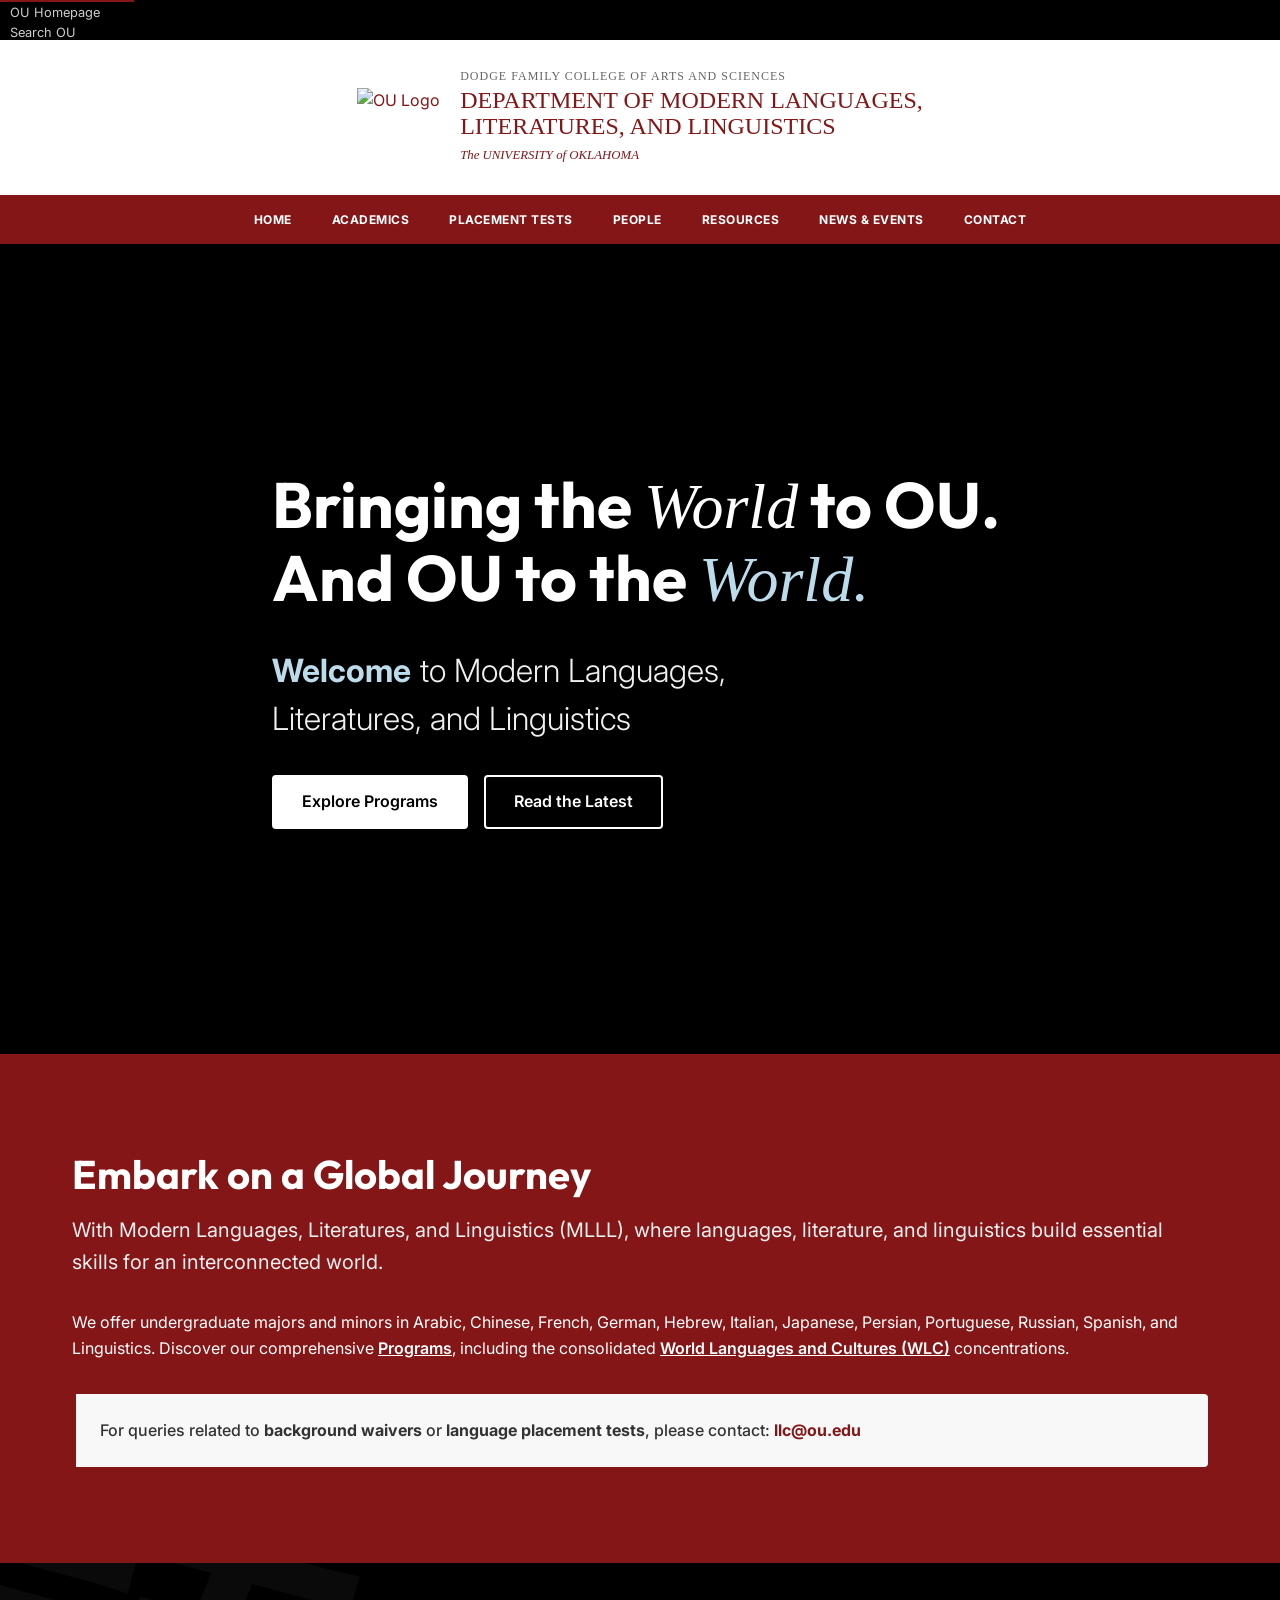
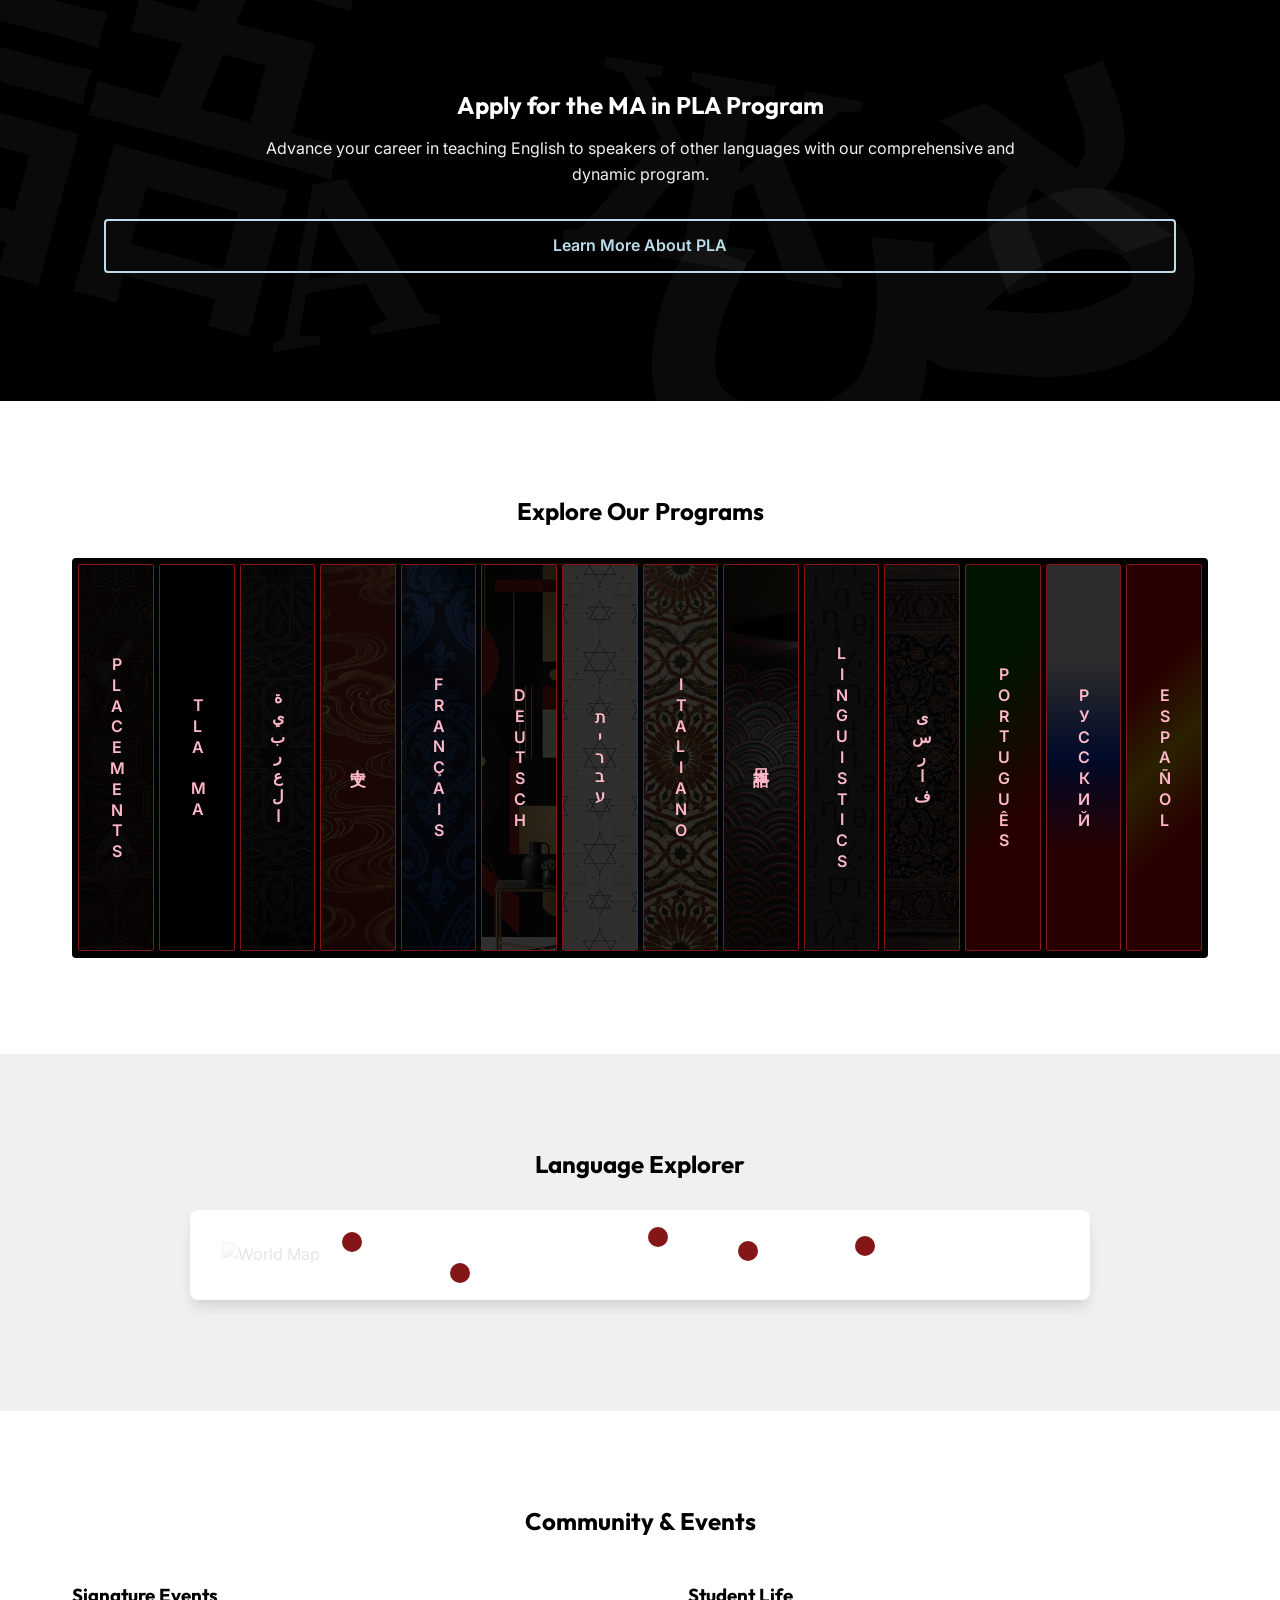
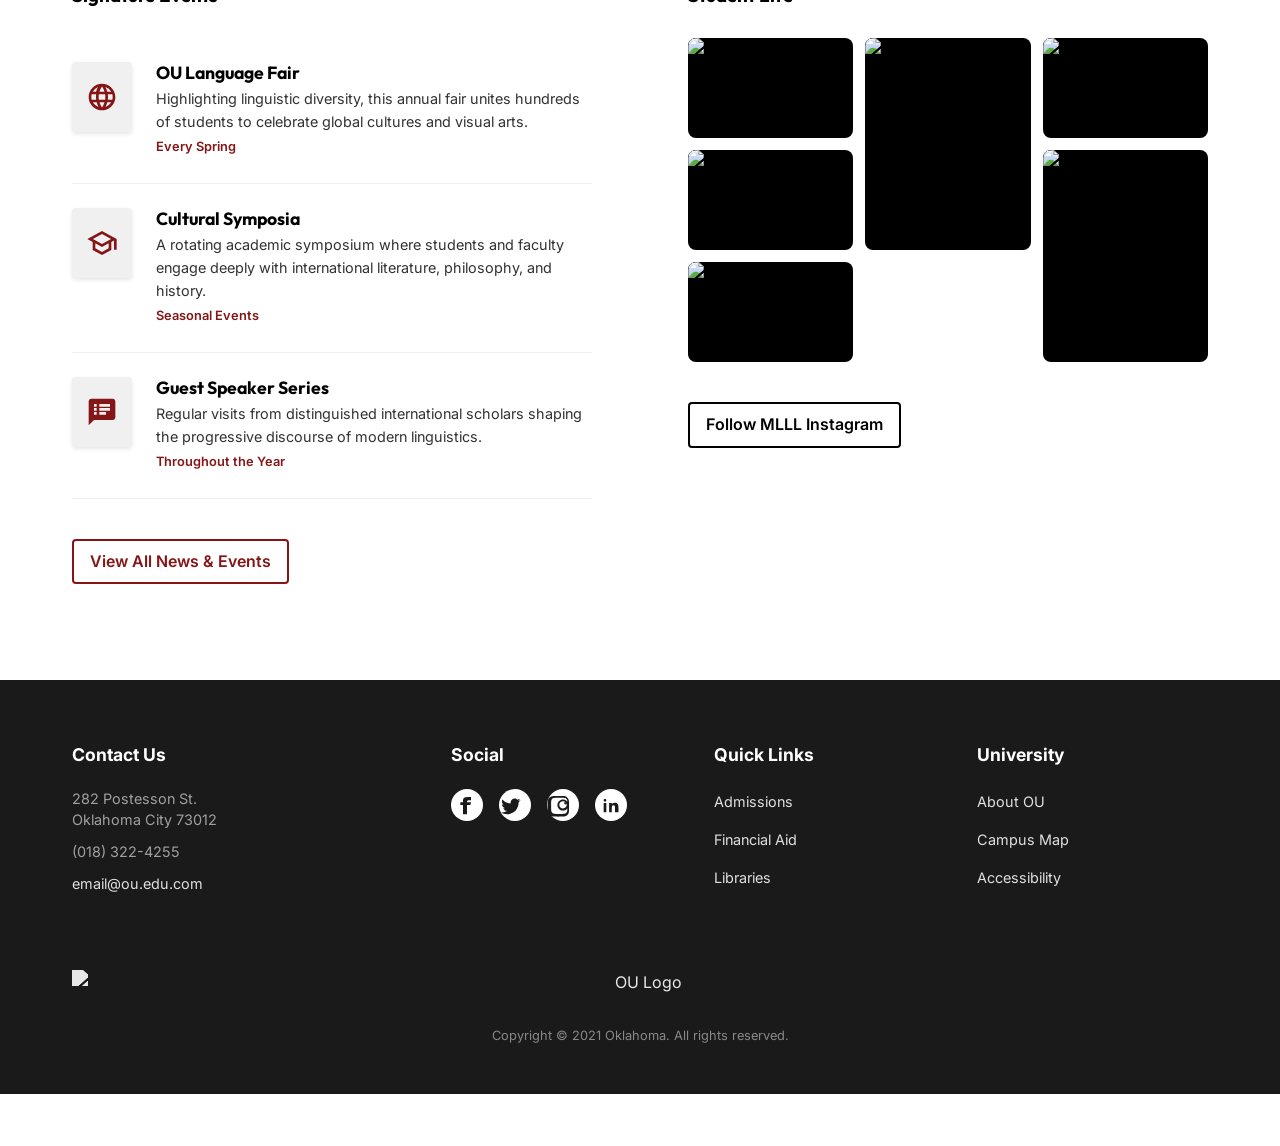
==== commit 1120c83e: "add border to a button" ====
--- a/index.html
+++ b/index.html
@@ -309,7 +309,7 @@
                         </div>
 
                         <div style="margin-top: 2.5rem; text-align: left;">
-                            <a href="https://www.ou.edu/cas/modlang/news-events.html" class="btn btn-primary" style="padding: 0.5rem 1rem;">View All News & Events</a>
+                            <a href="https://www.ou.edu/cas/modlang/news-events.html" class="btn btn-outline" style="border-color: var(--ou-crimson); color: var(--ou-crimson); padding: 0.5rem 1rem;">View All News & Events</a>
                         </div>
                     </div>
 
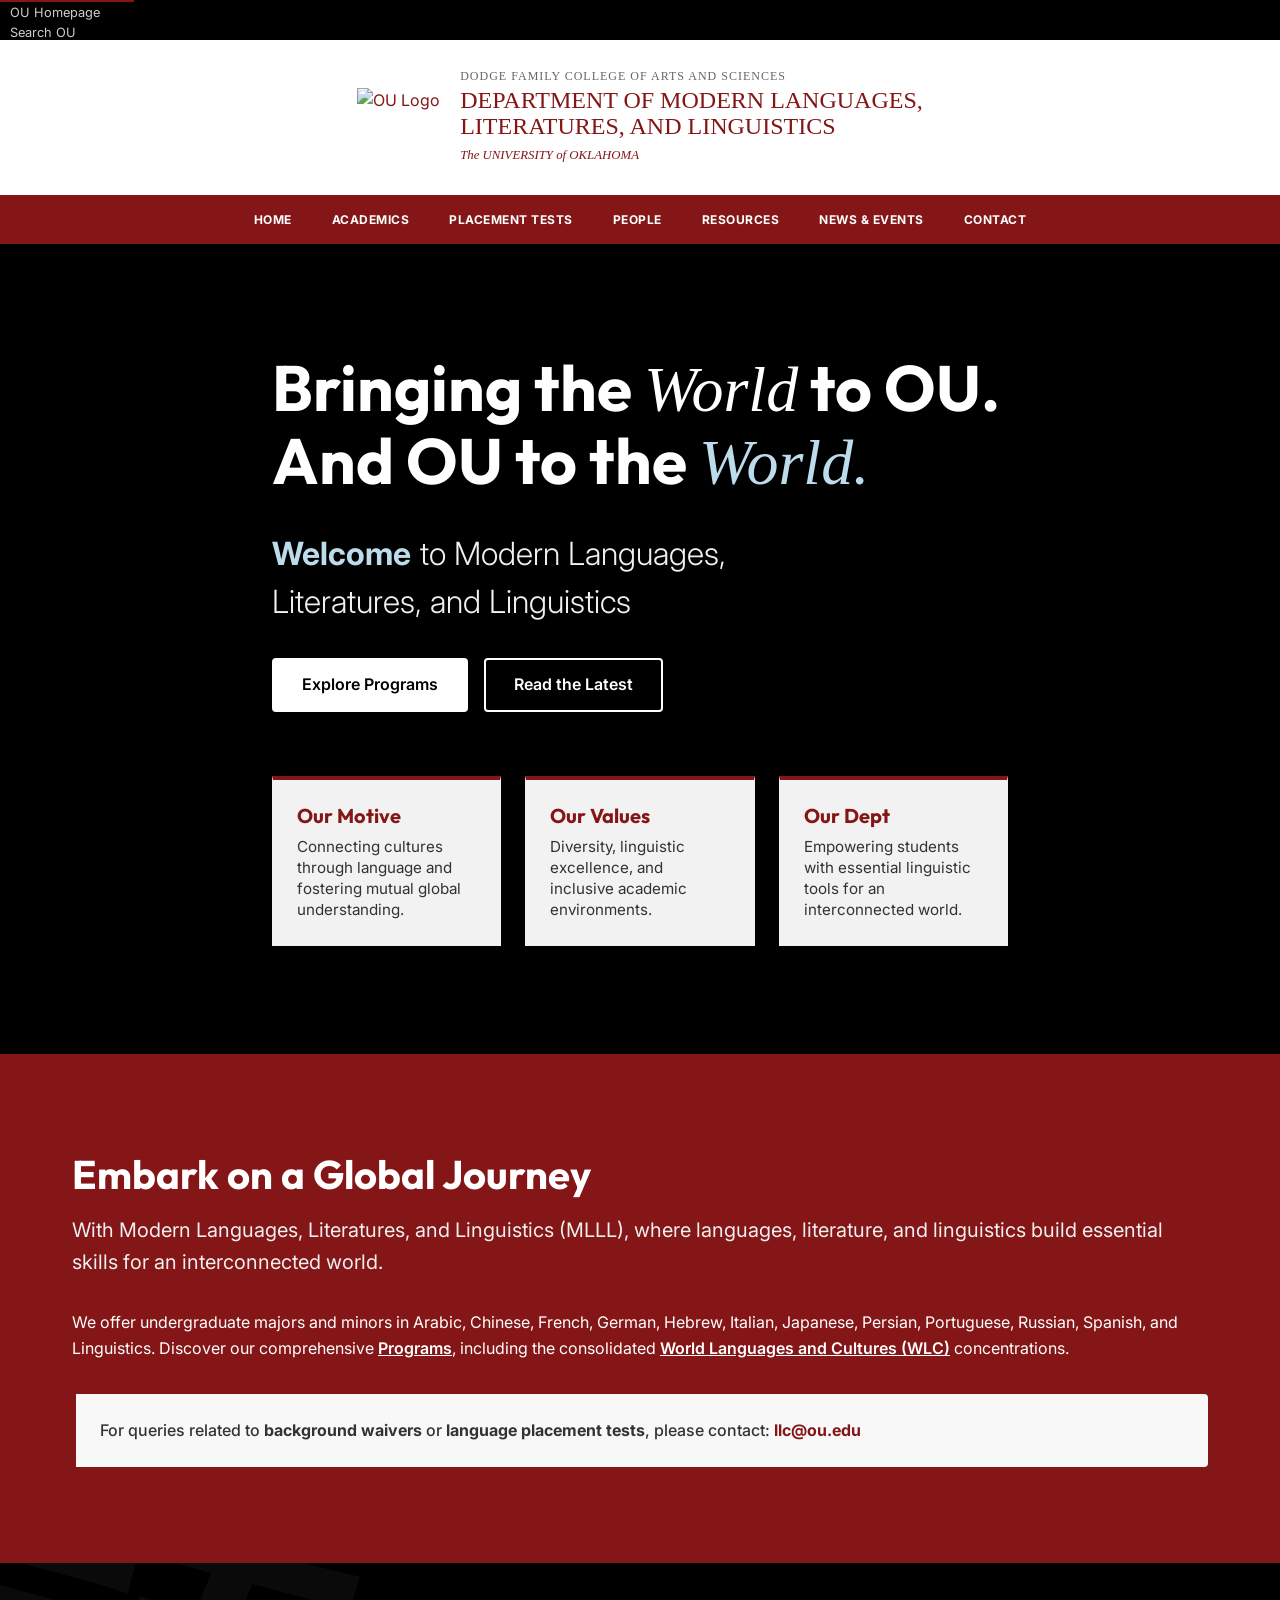
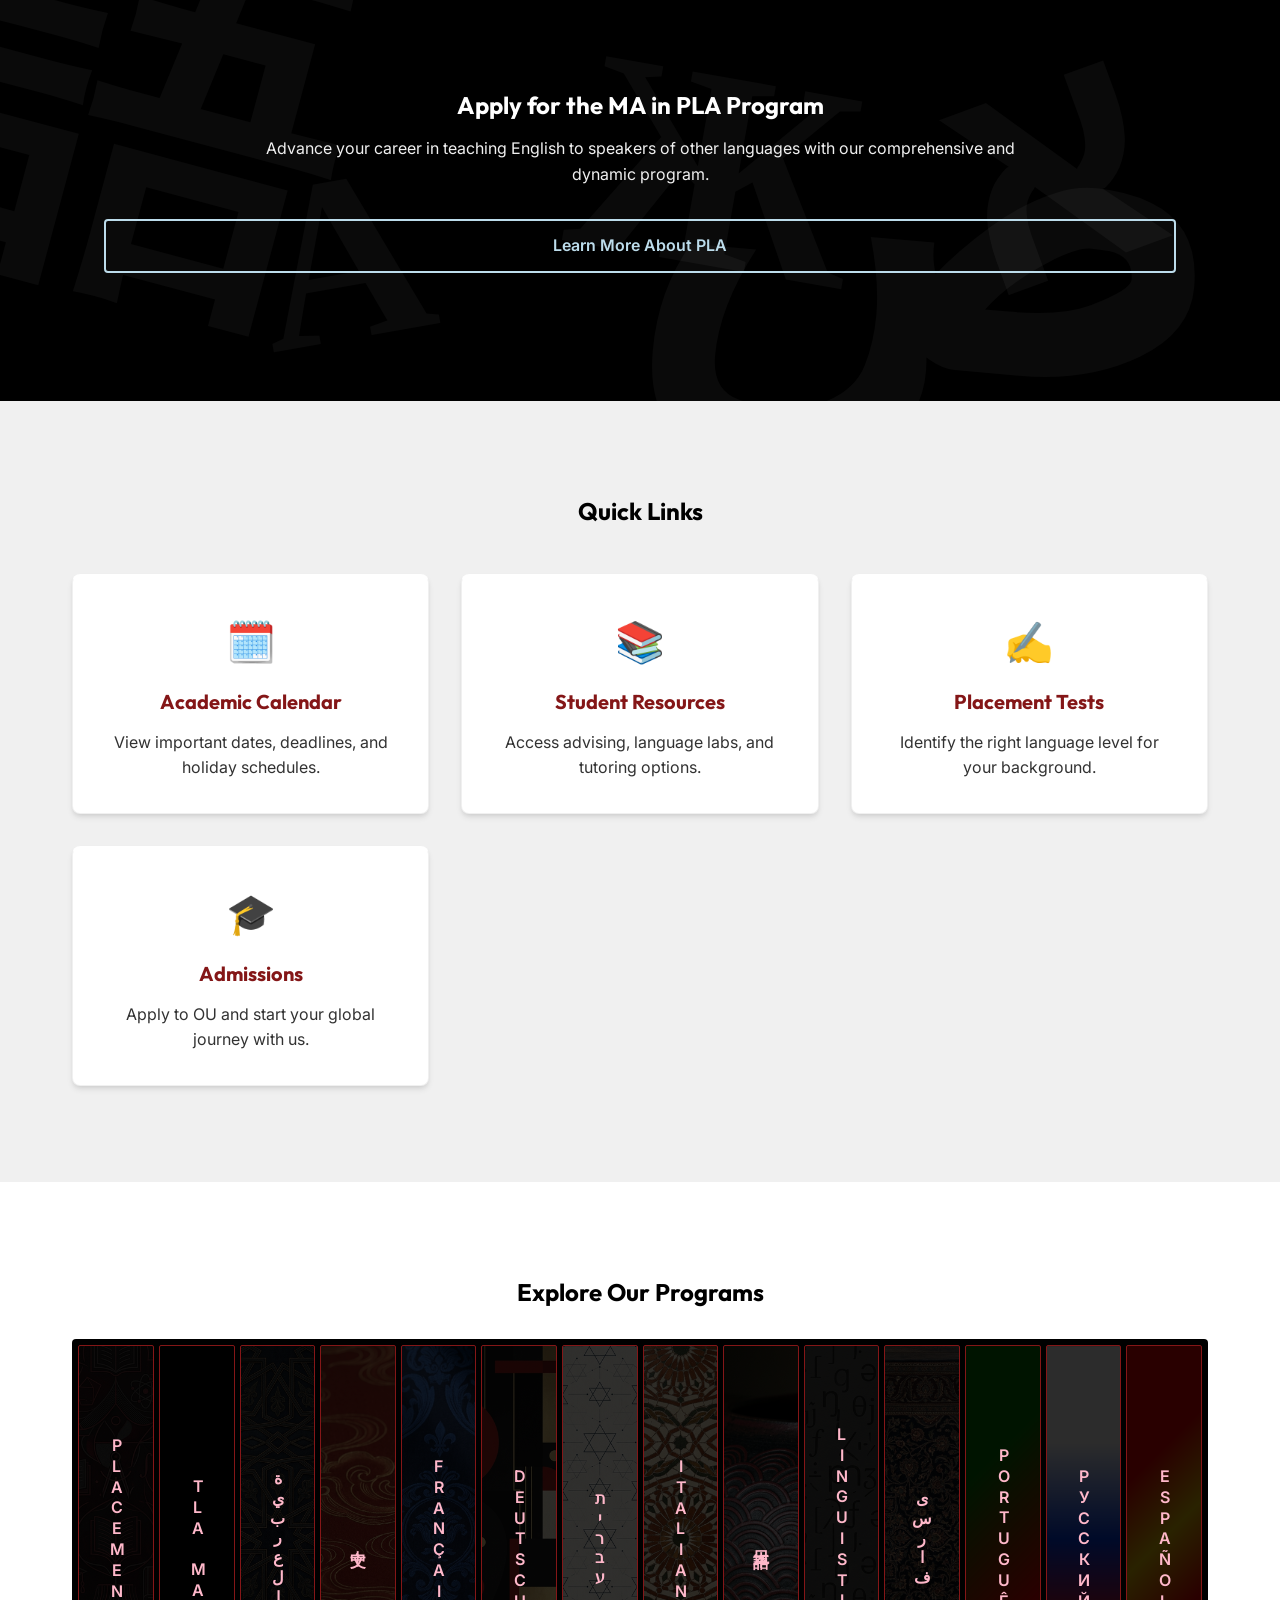
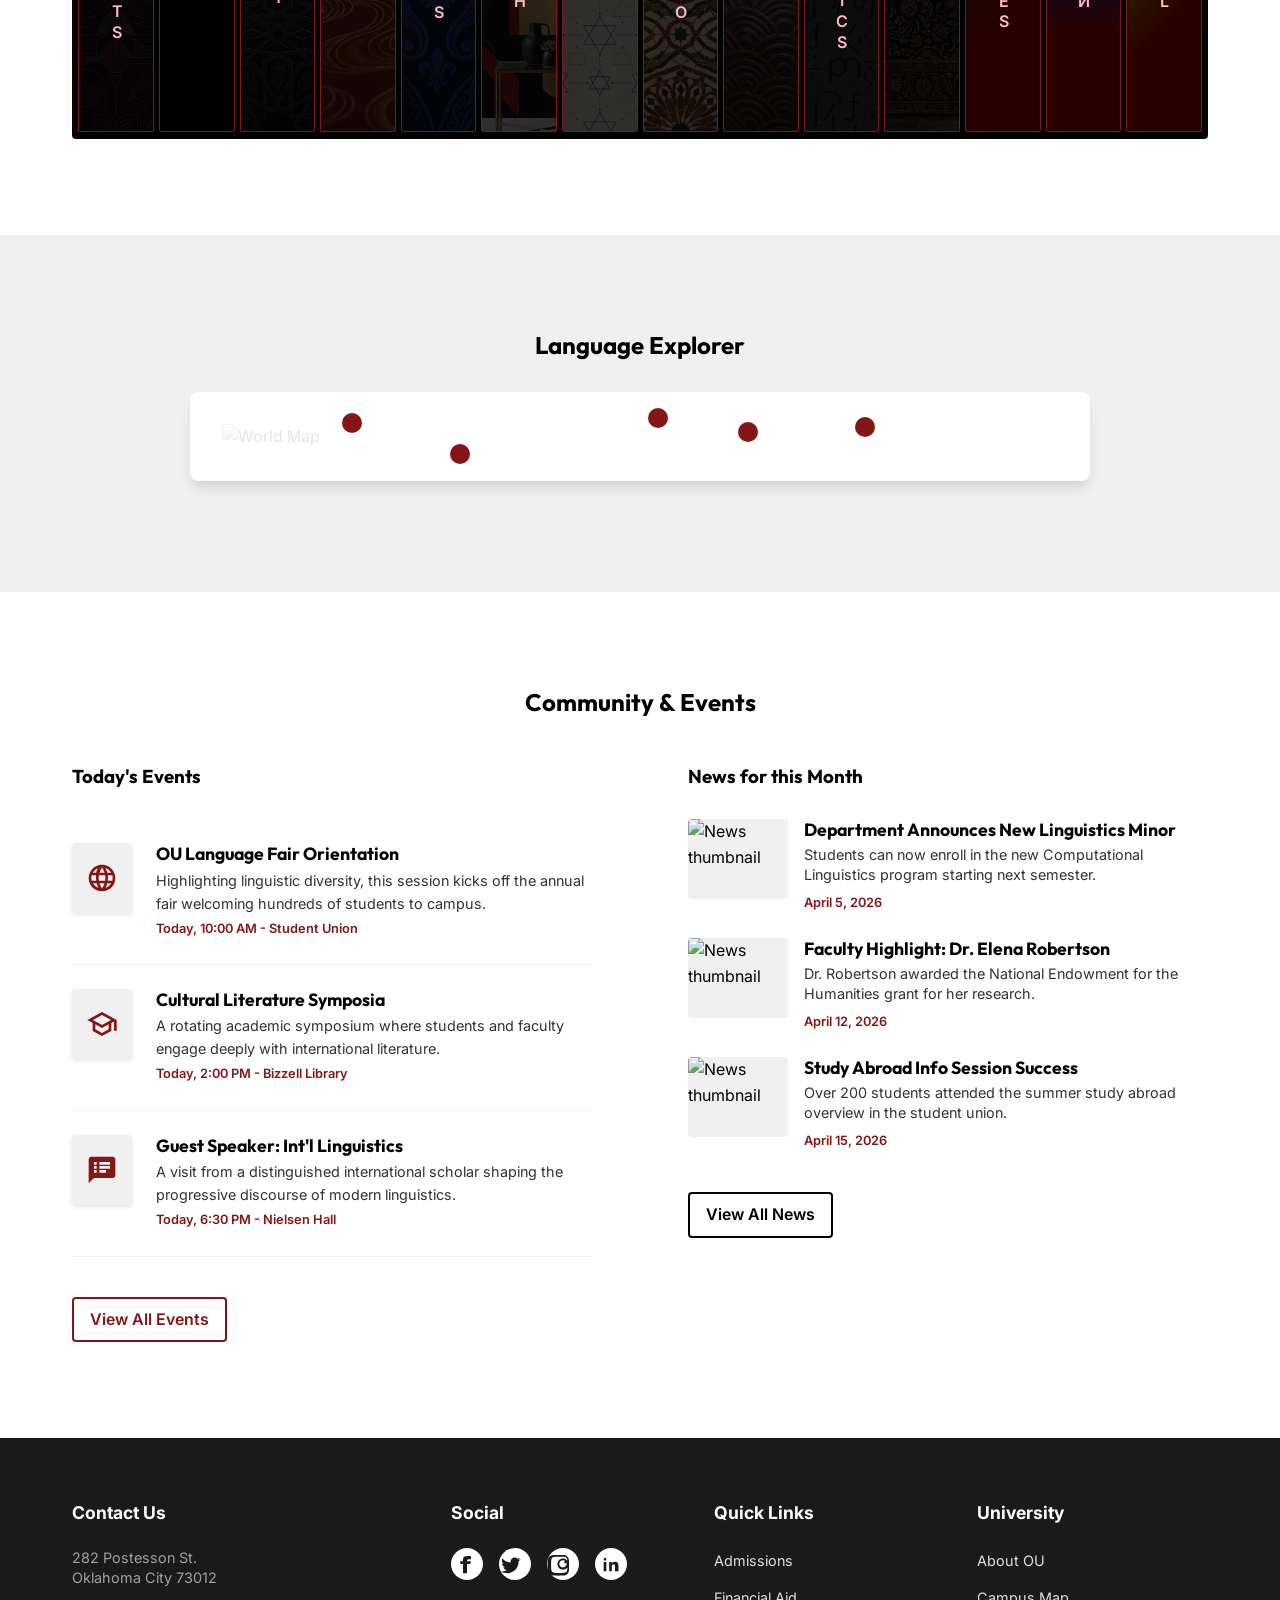
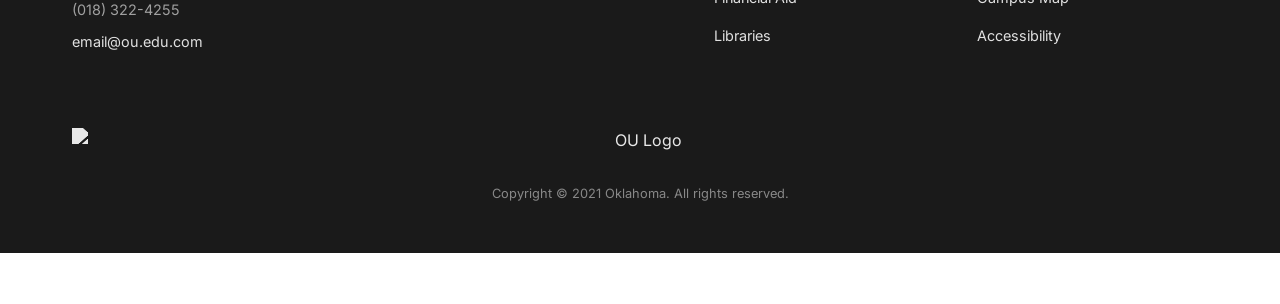
==== commit 1ab0051b: "update menu cards" ====
--- a/index.html
+++ b/index.html
@@ -98,6 +98,21 @@
                 <a href="#main-content" class="btn btn-primary">Explore Programs</a>
                 <a href="#news" class="btn btn-outline">Read the Latest</a>
             </div>
+
+            <div style="margin-top: 4rem; display: flex; gap: 1.5rem; flex-wrap: wrap;">
+                <div class="card" style="background: rgba(255, 255, 255, 0.95); padding: 1.5rem; flex: 1; min-width: 200px; text-align: left; border-top: 4px solid var(--ou-crimson); color: var(--ou-dark-gray);">
+                    <h4 style="color: var(--ou-crimson); margin-bottom: 0.5rem; font-size: 1.25rem;">Our Motive</h4>
+                    <p style="font-size: 0.95rem; margin: 0; line-height: 1.4;">Connecting cultures through language and fostering mutual global understanding.</p>
+                </div>
+                <div class="card" style="background: rgba(255, 255, 255, 0.95); padding: 1.5rem; flex: 1; min-width: 200px; text-align: left; border-top: 4px solid var(--ou-crimson); color: var(--ou-dark-gray);">
+                    <h4 style="color: var(--ou-crimson); margin-bottom: 0.5rem; font-size: 1.25rem;">Our Values</h4>
+                    <p style="font-size: 0.95rem; margin: 0; line-height: 1.4;">Diversity, linguistic excellence, and inclusive academic environments.</p>
+                </div>
+                <div class="card" style="background: rgba(255, 255, 255, 0.95); padding: 1.5rem; flex: 1; min-width: 200px; text-align: left; border-top: 4px solid var(--ou-crimson); color: var(--ou-dark-gray);">
+                    <h4 style="color: var(--ou-crimson); margin-bottom: 0.5rem; font-size: 1.25rem;">Our Dept</h4>
+                    <p style="font-size: 0.95rem; margin: 0; line-height: 1.4;">Empowering students with essential linguistic tools for an interconnected world.</p>
+                </div>
+            </div>
         </div>
     </section>
 
@@ -146,6 +161,35 @@
             </div>
         </section>
 
+        <!-- Quick Links Section -->
+        <section class="quick-links-section pd-large bg-light">
+            <div class="container fade-in-up scroll-trigger">
+                <h2 class="text-center" style="margin-bottom: 3rem;">Quick Links</h2>
+                <div class="highlights-grid">
+                    <a href="/content/cas/modlang/academics" class="card" style="padding: 2rem; text-decoration: none; color: inherit; text-align: center; display: flex; flex-direction: column; align-items: center; justify-content: center; border-radius: 8px;">
+                        <div style="font-size: 2.5rem; margin-bottom: 1rem;">🗓️</div>
+                        <h3 style="color: var(--ou-crimson); font-size: 1.25rem;">Academic Calendar</h3>
+                        <p style="margin-bottom: 0; color: var(--ou-dark-gray);">View important dates, deadlines, and holiday schedules.</p>
+                    </a>
+                    <a href="/content/cas/modlang/resources" class="card" style="padding: 2rem; text-decoration: none; color: inherit; text-align: center; display: flex; flex-direction: column; align-items: center; justify-content: center; border-radius: 8px;">
+                        <div style="font-size: 2.5rem; margin-bottom: 1rem;">📚</div>
+                        <h3 style="color: var(--ou-crimson); font-size: 1.25rem;">Student Resources</h3>
+                        <p style="margin-bottom: 0; color: var(--ou-dark-gray);">Access advising, language labs, and tutoring options.</p>
+                    </a>
+                    <a href="/content/cas/modlang/llc" class="card" style="padding: 2rem; text-decoration: none; color: inherit; text-align: center; display: flex; flex-direction: column; align-items: center; justify-content: center; border-radius: 8px;">
+                        <div style="font-size: 2.5rem; margin-bottom: 1rem;">✍️</div>
+                        <h3 style="color: var(--ou-crimson); font-size: 1.25rem;">Placement Tests</h3>
+                        <p style="margin-bottom: 0; color: var(--ou-dark-gray);">Identify the right language level for your background.</p>
+                    </a>
+                    <a href="https://www.ou.edu/admissions" class="card" style="padding: 2rem; text-decoration: none; color: inherit; text-align: center; display: flex; flex-direction: column; align-items: center; justify-content: center; border-radius: 8px;">
+                        <div style="font-size: 2.5rem; margin-bottom: 1rem;">🎓</div>
+                        <h3 style="color: var(--ou-crimson); font-size: 1.25rem;">Admissions</h3>
+                        <p style="margin-bottom: 0; color: var(--ou-dark-gray);">Apply to OU and start your global journey with us.</p>
+                    </a>
+                </div>
+            </div>
+        </section>
+
         <!-- Language Programs Accordion Section -->
         <section class="programs-accordion-section pd-large">
             <div class="container text-center fade-in-up scroll-trigger">
@@ -265,9 +309,9 @@
                 <h2 class="text-center" style="margin-bottom: 3rem;">Community & Events</h2>
 
                 <div class="community-grid">
-                    <!-- Upcoming Events (Evergreen format) -->
+                    <!-- Today's Events (Evergreen format) -->
                     <div class="upcoming-events">
-                        <h3 style="margin-bottom: 2rem;">Signature Events</h3>
+                        <h3 style="margin-bottom: 2rem;">Today's Events</h3>
 
                         <div class="event-item">
                             <div class="event-date" style="background-color: var(--ou-light-gray); display: flex; flex-direction: column; align-items: center; justify-content: center; color: var(--ou-crimson);">
@@ -276,9 +320,9 @@
                                 </svg>
                             </div>
                             <div class="event-details">
-                                <h4>OU Language Fair</h4>
-                                <p style="margin-bottom: 0;">Highlighting linguistic diversity, this annual fair unites hundreds of students to celebrate global cultures and visual arts.</p>
-                                <span class="event-meta" style="color: var(--ou-crimson); font-weight: 600;">Every Spring</span>
+                                <h4>OU Language Fair Orientation</h4>
+                                <p style="margin-bottom: 0;">Highlighting linguistic diversity, this session kicks off the annual fair welcoming hundreds of students to campus.</p>
+                                <span class="event-meta" style="color: var(--ou-crimson); font-weight: 600;">Today, 10:00 AM - Student Union</span>
                             </div>
                         </div>
 
@@ -289,9 +333,9 @@
                                 </svg>
                             </div>
                             <div class="event-details">
-                                <h4>Cultural Symposia</h4>
-                                <p style="margin-bottom: 0;">A rotating academic symposium where students and faculty engage deeply with international literature, philosophy, and history.</p>
-                                <span class="event-meta" style="color: var(--ou-crimson); font-weight: 600;">Seasonal Events</span>
+                                <h4>Cultural Literature Symposia</h4>
+                                <p style="margin-bottom: 0;">A rotating academic symposium where students and faculty engage deeply with international literature.</p>
+                                <span class="event-meta" style="color: var(--ou-crimson); font-weight: 600;">Today, 2:00 PM - Bizzell Library</span>
                             </div>
                         </div>
 
@@ -302,68 +346,58 @@
                                 </svg>
                             </div>
                             <div class="event-details">
-                                <h4>Guest Speaker Series</h4>
-                                <p style="margin-bottom: 0;">Regular visits from distinguished international scholars shaping the progressive discourse of modern linguistics.</p>
-                                <span class="event-meta" style="color: var(--ou-crimson); font-weight: 600;">Throughout the Year</span>
+                                <h4>Guest Speaker: Int'l Linguistics</h4>
+                                <p style="margin-bottom: 0;">A visit from a distinguished international scholar shaping the progressive discourse of modern linguistics.</p>
+                                <span class="event-meta" style="color: var(--ou-crimson); font-weight: 600;">Today, 6:30 PM - Nielsen Hall</span>
                             </div>
                         </div>
 
                         <div style="margin-top: 2.5rem; text-align: left;">
-                            <a href="https://www.ou.edu/cas/modlang/news-events.html" class="btn btn-outline" style="border-color: var(--ou-crimson); color: var(--ou-crimson); padding: 0.5rem 1rem;">View All News & Events</a>
+                            <a href="https://www.ou.edu/cas/modlang/news-events.html" class="btn btn-outline" style="border-color: var(--ou-crimson); color: var(--ou-crimson); padding: 0.5rem 1rem;">View All Events</a>
                         </div>
                     </div>
 
-                    <!-- Student Life -->
+                    <!-- News for this Month -->
                     <div class="student-life">
-                        <h3 style="margin-bottom: 2rem;">Student Life</h3>
-
-                        <div class="student-life-grid">
-                            <div class="grid-media-container item-1" onmouseenter="playVideo(this)"
-                                onmouseleave="pauseVideo(this)">
-                                <img src="https://images.unsplash.com/photo-1523240795612-9a054b0db644?q=80&w=400&auto=format&fit=crop"
-                                    alt="Students studying" class="grid-img">
-                                <video src="https://www.w3schools.com/html/mov_bbb.mp4" muted loop playsinline
-                                    class="grid-video"></video>
-                            </div>
-                            <div class="grid-media-container item-2" onmouseenter="playVideo(this)"
-                                onmouseleave="pauseVideo(this)">
-                                <img src="https://images.unsplash.com/photo-1501281668745-f7f57925c3b4?q=80&w=400&auto=format&fit=crop"
-                                    alt="Cultural festival" class="grid-img">
-                                <video src="https://www.w3schools.com/html/mov_bbb.mp4" muted loop playsinline
-                                    class="grid-video"></video>
-                            </div>
-                            <div class="grid-media-container item-3" onmouseenter="playVideo(this)"
-                                onmouseleave="pauseVideo(this)">
-                                <img src="https://images.unsplash.com/photo-1543269865-cbf427effbad?q=80&w=400&auto=format&fit=crop"
-                                    alt="Students outdoors" class="grid-img">
-                                <video src="https://www.w3schools.com/html/mov_bbb.mp4" muted loop playsinline
-                                    class="grid-video"></video>
-                            </div>
-                            <div class="grid-media-container item-4" onmouseenter="playVideo(this)"
-                                onmouseleave="pauseVideo(this)">
-                                <img src="https://images.unsplash.com/photo-1517486808906-6ca8b3f04846?q=80&w=400&auto=format&fit=crop"
-                                    alt="Student presentation" class="grid-img">
-                                <video src="https://www.w3schools.com/html/mov_bbb.mp4" muted loop playsinline
-                                    class="grid-video"></video>
-                            </div>
-                            <div class="grid-media-container item-5" onmouseenter="playVideo(this)"
-                                onmouseleave="pauseVideo(this)">
-                                <img src="https://images.unsplash.com/photo-1606761568499-6d2451b23c66?q=80&w=400&auto=format&fit=crop"
-                                    alt="Group selfie" class="grid-img">
-                                <video src="https://www.w3schools.com/html/mov_bbb.mp4" muted loop playsinline
-                                    class="grid-video"></video>
-                            </div>
-                            <div class="grid-media-container item-6" onmouseenter="playVideo(this)"
-                                onmouseleave="pauseVideo(this)">
-                                <img src="https://images.unsplash.com/photo-1522071820081-009f0129c71c?q=80&w=400&auto=format&fit=crop"
-                                    alt="Happy students" class="grid-img">
-                                <video src="https://www.w3schools.com/html/mov_bbb.mp4" muted loop playsinline
-                                    class="grid-video"></video>
+                        <h3 style="margin-bottom: 2rem;">News for this Month</h3>
+
+                        <div class="news-list" style="display: flex; flex-direction: column; gap: 1.5rem;">
+                            <div class="news-item" style="display: flex; gap: 1rem; align-items: flex-start;">
+                                <div style="width: 100px; height: 80px; background: var(--ou-light-gray); flex-shrink: 0; border-radius: 4px; overflow: hidden;">
+                                    <img src="https://images.unsplash.com/photo-1523240795612-9a054b0db644?q=80&w=200&auto=format&fit=crop" style="width: 100%; height: 100%; object-fit: cover;" alt="News thumbnail">
+                                </div>
+                                <div style="flex: 1;">
+                                    <h4 style="margin-bottom: 0.25rem; font-size: 1.1rem; line-height: 1.2;"><a href="#" style="color: var(--ou-black); transition: color 0.2s;">Department Announces New Linguistics Minor</a></h4>
+                                    <p style="font-size: 0.9rem; color: var(--ou-dark-gray); margin-bottom: 0.25rem; line-height: 1.4;">Students can now enroll in the new Computational Linguistics program starting next semester.</p>
+                                    <span style="font-size: 0.8rem; color: var(--ou-crimson); font-weight: 600;">April 5, 2026</span>
+                                </div>
+                            </div>
+                            
+                            <div class="news-item" style="display: flex; gap: 1rem; align-items: flex-start;">
+                                <div style="width: 100px; height: 80px; background: var(--ou-light-gray); flex-shrink: 0; border-radius: 4px; overflow: hidden;">
+                                    <img src="https://images.unsplash.com/photo-1543269865-cbf427effbad?q=80&w=200&auto=format&fit=crop" style="width: 100%; height: 100%; object-fit: cover;" alt="News thumbnail">
+                                </div>
+                                <div style="flex: 1;">
+                                    <h4 style="margin-bottom: 0.25rem; font-size: 1.1rem; line-height: 1.2;"><a href="#" style="color: var(--ou-black); transition: color 0.2s;">Faculty Highlight: Dr. Elena Robertson</a></h4>
+                                    <p style="font-size: 0.9rem; color: var(--ou-dark-gray); margin-bottom: 0.25rem; line-height: 1.4;">Dr. Robertson awarded the National Endowment for the Humanities grant for her research.</p>
+                                    <span style="font-size: 0.8rem; color: var(--ou-crimson); font-weight: 600;">April 12, 2026</span>
+                                </div>
+                            </div>
+
+                            <div class="news-item" style="display: flex; gap: 1rem; align-items: flex-start;">
+                                <div style="width: 100px; height: 80px; background: var(--ou-light-gray); flex-shrink: 0; border-radius: 4px; overflow: hidden;">
+                                    <img src="https://images.unsplash.com/photo-1522071820081-009f0129c71c?q=80&w=200&auto=format&fit=crop" style="width: 100%; height: 100%; object-fit: cover;" alt="News thumbnail">
+                                </div>
+                                <div style="flex: 1;">
+                                    <h4 style="margin-bottom: 0.25rem; font-size: 1.1rem; line-height: 1.2;"><a href="#" style="color: var(--ou-black); transition: color 0.2s;">Study Abroad Info Session Success</a></h4>
+                                    <p style="font-size: 0.9rem; color: var(--ou-dark-gray); margin-bottom: 0.25rem; line-height: 1.4;">Over 200 students attended the summer study abroad overview in the student union.</p>
+                                    <span style="font-size: 0.8rem; color: var(--ou-crimson); font-weight: 600;">April 15, 2026</span>
+                                </div>
                             </div>
                         </div>
                         
                         <div style="margin-top: 2.5rem; text-align: left;">
-                            <a href="https://www.instagram.com/ou.mlll.llc/?utm_source=ig_embed&amp;ig_rid=d29fcfe2-99c0-42fc-bc97-a709aa89a443" target="_blank" class="btn btn-outline" style="border-color: var(--ou-dark); color: var(--ou-dark); padding: 0.5rem 1rem;">Follow MLLL Instagram</a>
+                            <a href="#" class="btn btn-outline" style="border-color: var(--ou-dark); color: var(--ou-dark); padding: 0.5rem 1rem;">View All News</a>
                         </div>
                     </div>
                 </div>
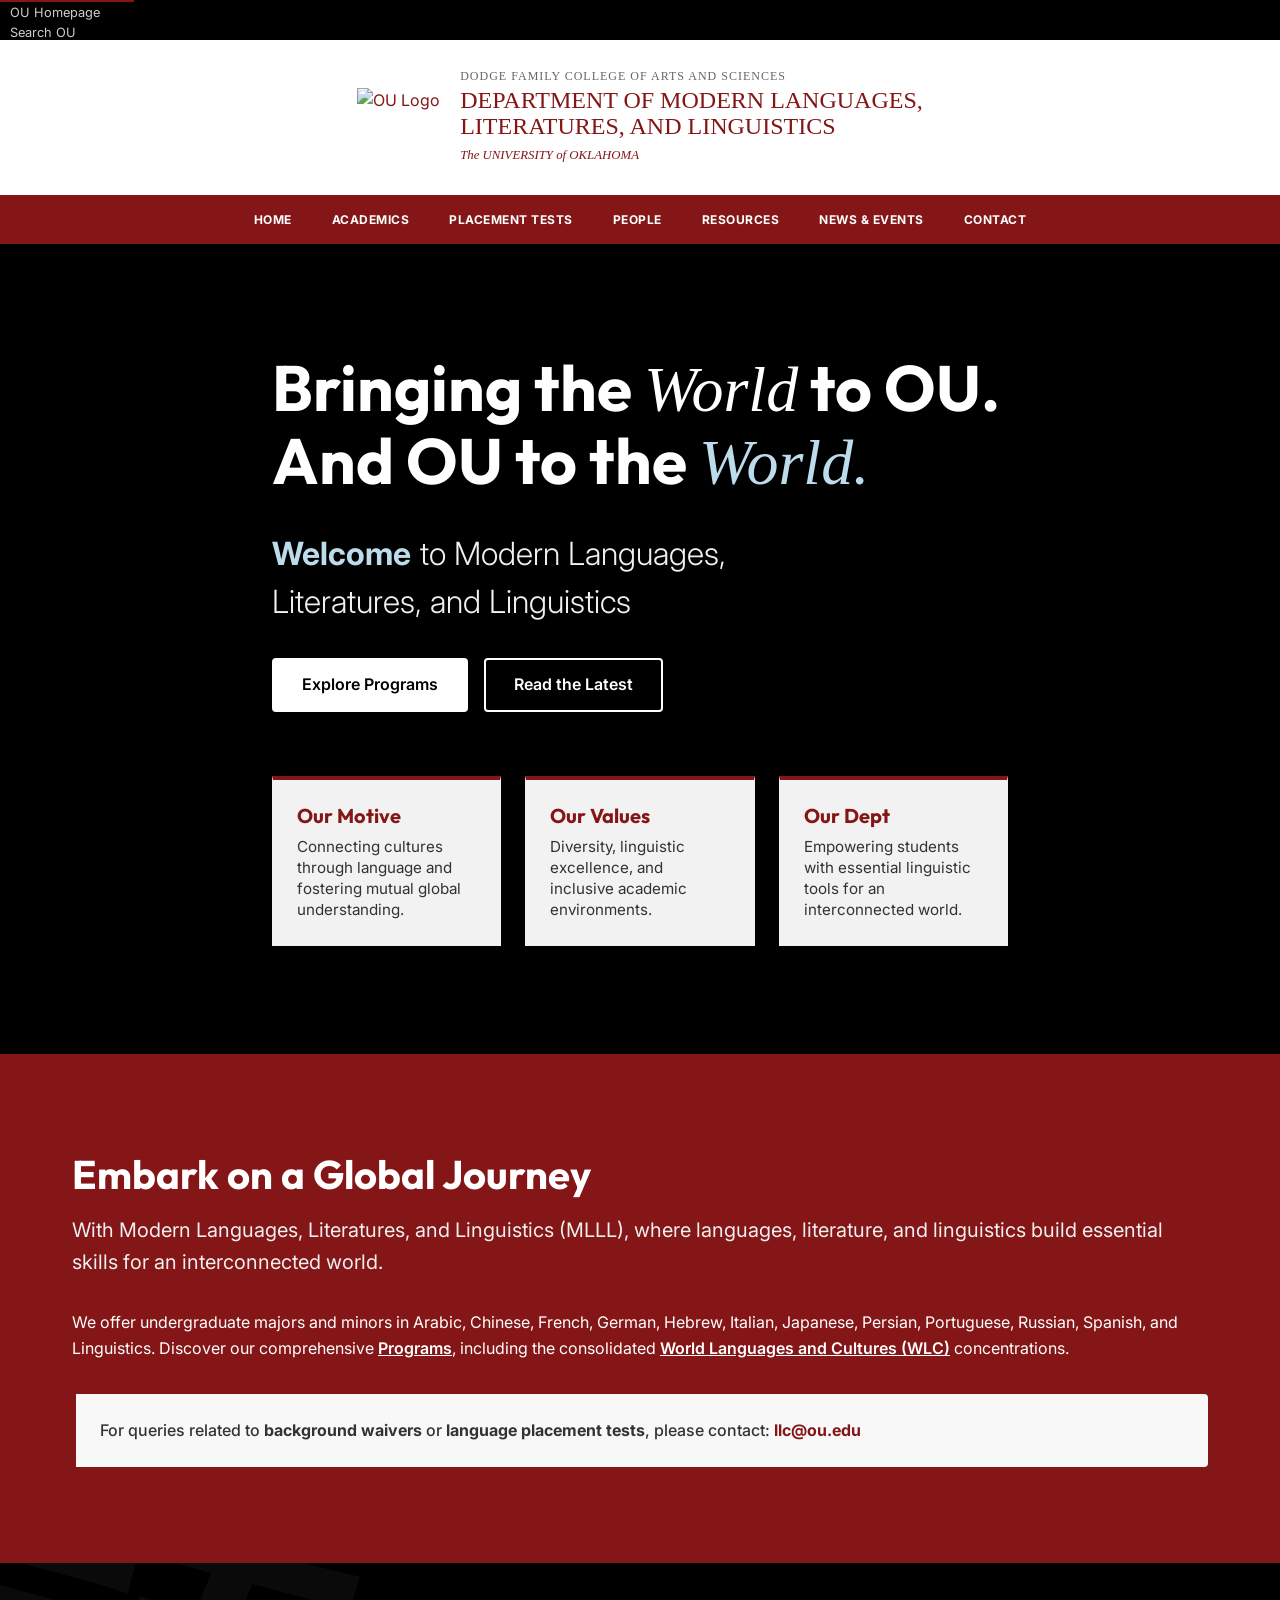
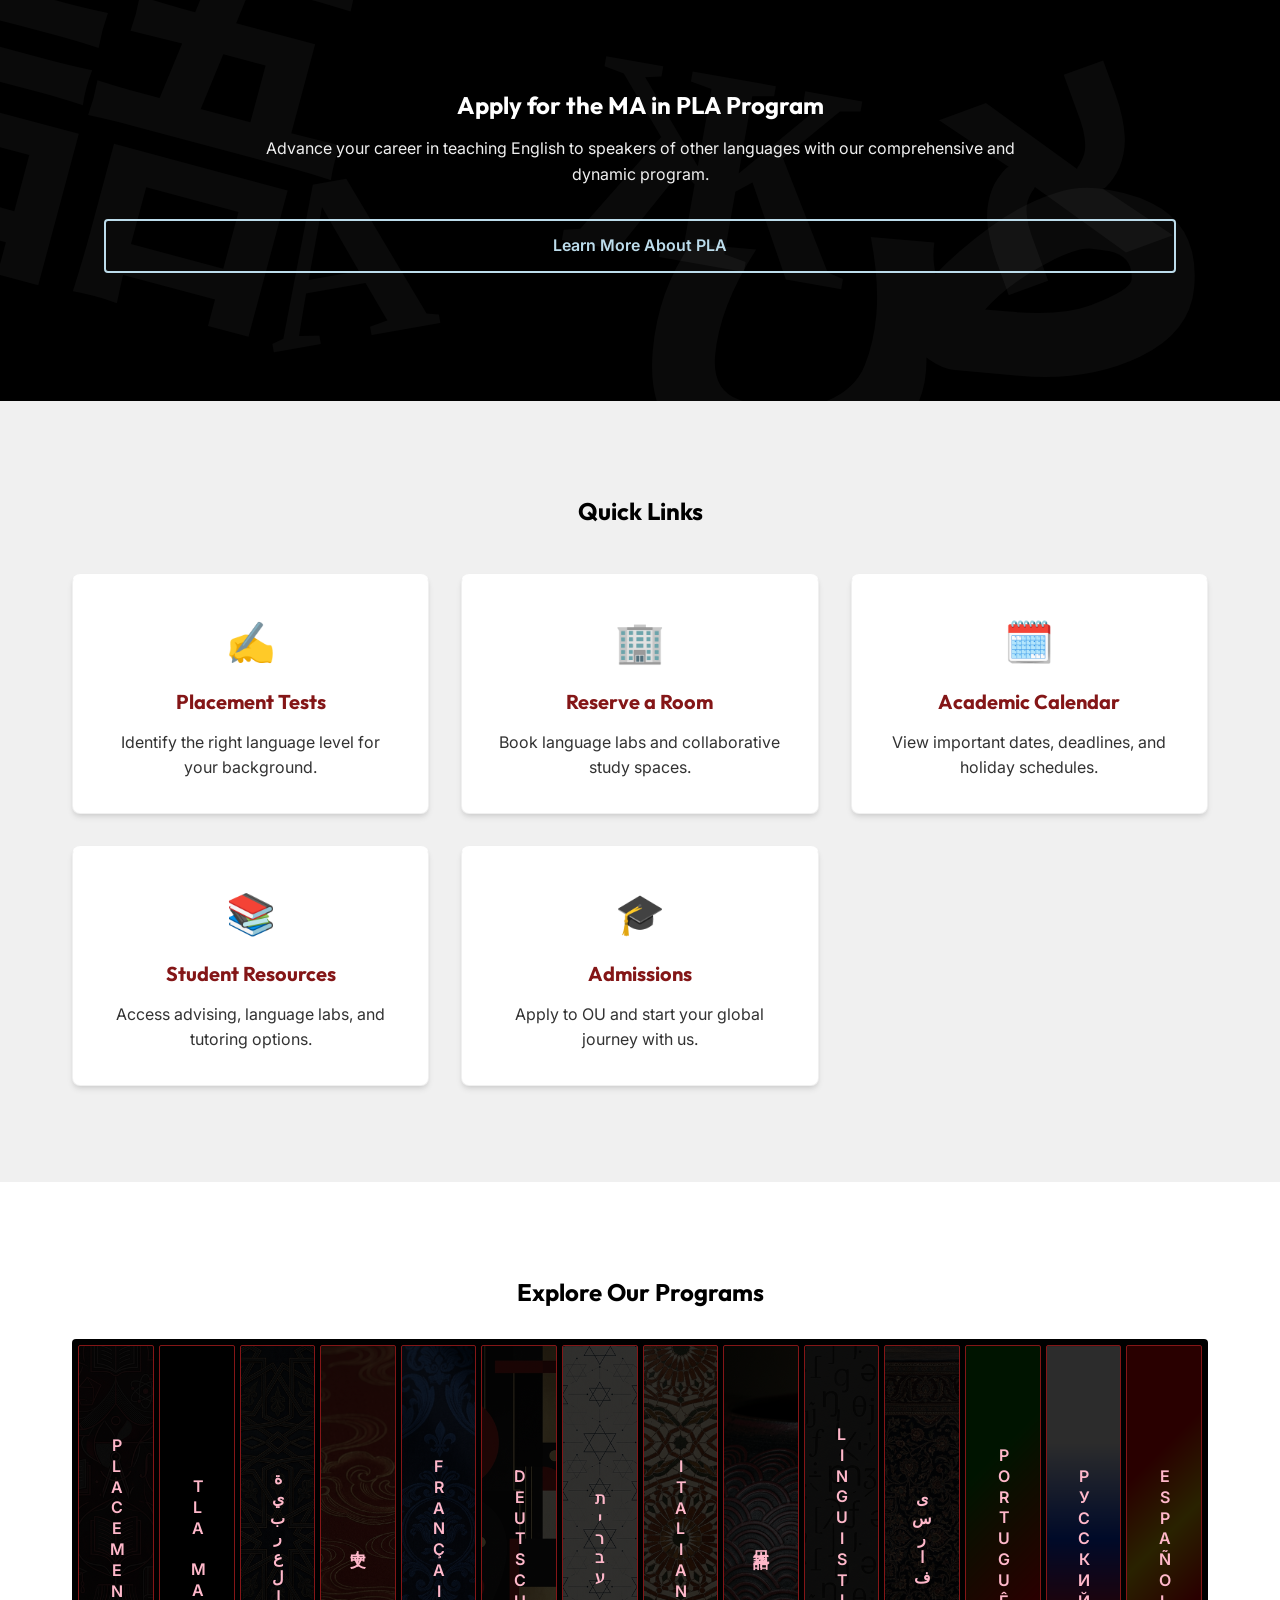
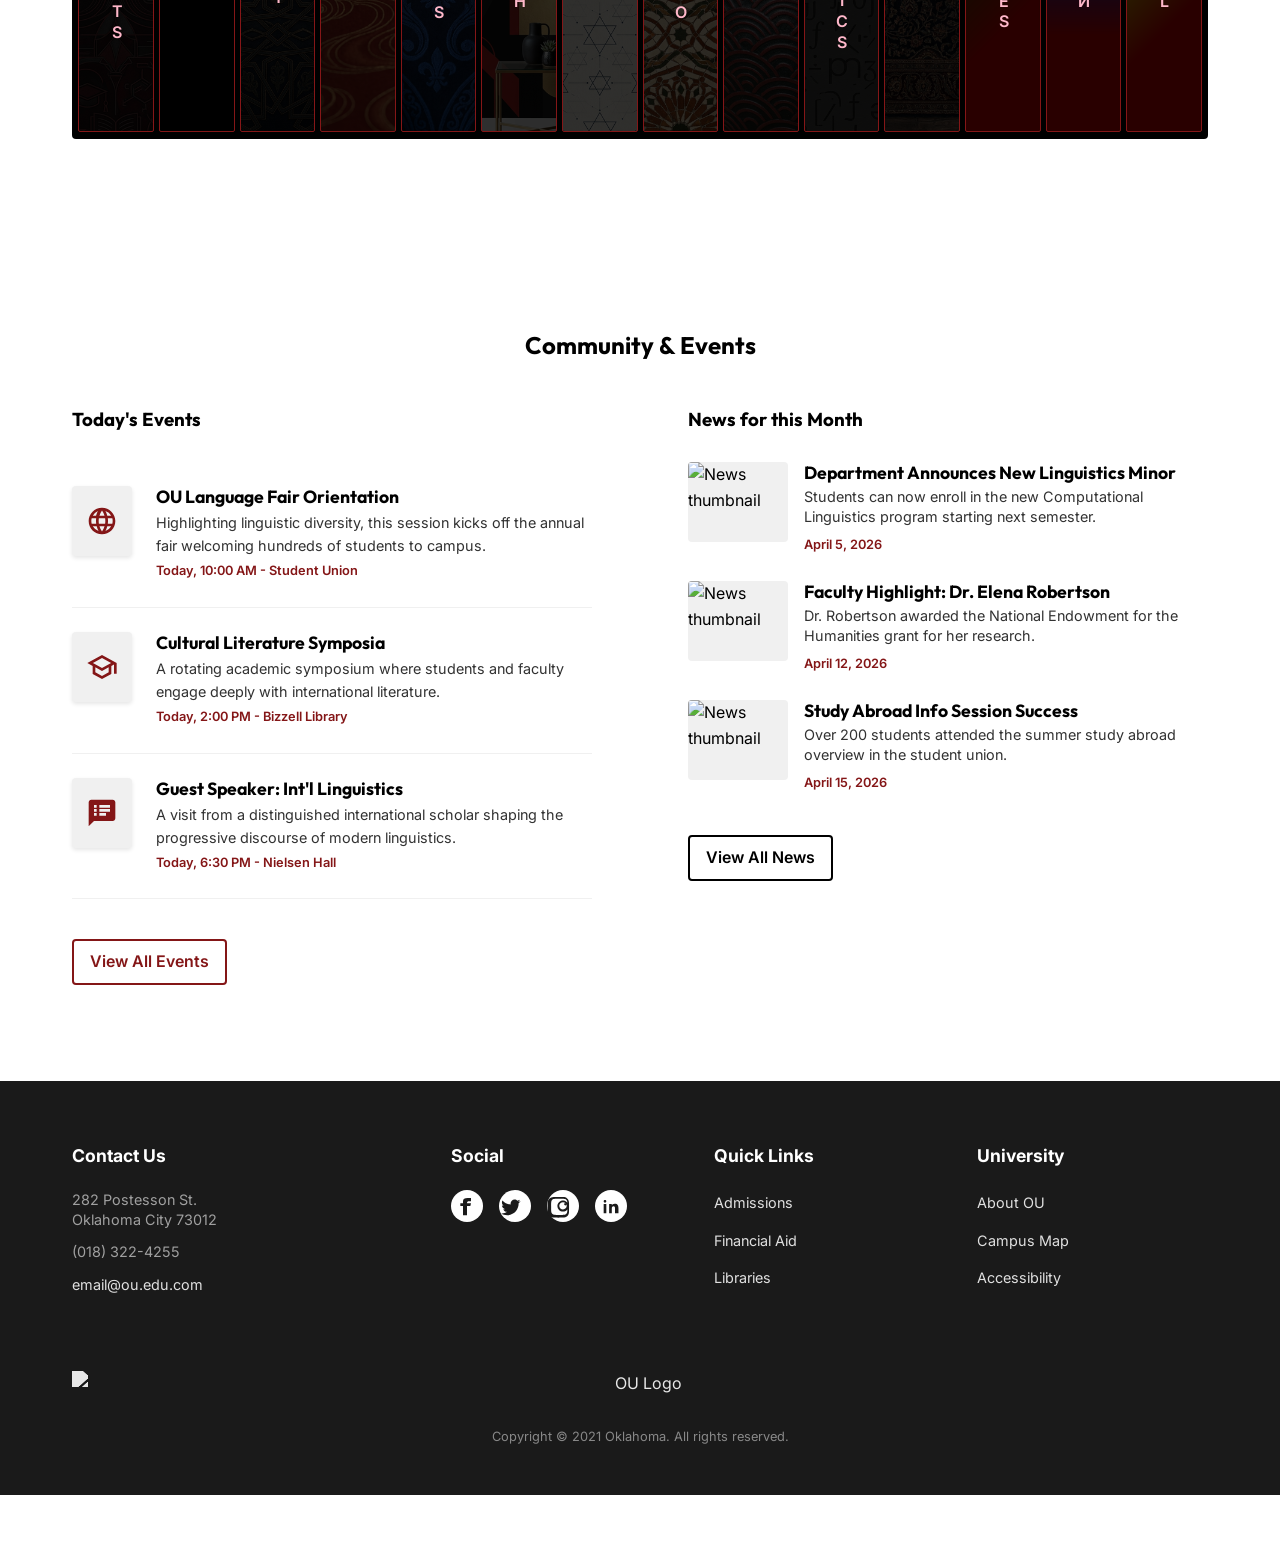
==== commit 645c54a0: "update file names" ====
--- a/index.html
+++ b/index.html
@@ -166,6 +166,16 @@
             <div class="container fade-in-up scroll-trigger">
                 <h2 class="text-center" style="margin-bottom: 3rem;">Quick Links</h2>
                 <div class="highlights-grid">
+                    <a href="/content/cas/modlang/llc" class="card" style="padding: 2rem; text-decoration: none; color: inherit; text-align: center; display: flex; flex-direction: column; align-items: center; justify-content: center; border-radius: 8px;">
+                        <div style="font-size: 2.5rem; margin-bottom: 1rem;">✍️</div>
+                        <h3 style="color: var(--ou-crimson); font-size: 1.25rem;">Placement Tests</h3>
+                        <p style="margin-bottom: 0; color: var(--ou-dark-gray);">Identify the right language level for your background.</p>
+                    </a>
+                    <a href="#" class="card" style="padding: 2rem; text-decoration: none; color: inherit; text-align: center; display: flex; flex-direction: column; align-items: center; justify-content: center; border-radius: 8px;">
+                        <div style="font-size: 2.5rem; margin-bottom: 1rem;">🏢</div>
+                        <h3 style="color: var(--ou-crimson); font-size: 1.25rem;">Reserve a Room</h3>
+                        <p style="margin-bottom: 0; color: var(--ou-dark-gray);">Book language labs and collaborative study spaces.</p>
+                    </a>
                     <a href="/content/cas/modlang/academics" class="card" style="padding: 2rem; text-decoration: none; color: inherit; text-align: center; display: flex; flex-direction: column; align-items: center; justify-content: center; border-radius: 8px;">
                         <div style="font-size: 2.5rem; margin-bottom: 1rem;">🗓️</div>
                         <h3 style="color: var(--ou-crimson); font-size: 1.25rem;">Academic Calendar</h3>
@@ -176,11 +186,6 @@
                         <h3 style="color: var(--ou-crimson); font-size: 1.25rem;">Student Resources</h3>
                         <p style="margin-bottom: 0; color: var(--ou-dark-gray);">Access advising, language labs, and tutoring options.</p>
                     </a>
-                    <a href="/content/cas/modlang/llc" class="card" style="padding: 2rem; text-decoration: none; color: inherit; text-align: center; display: flex; flex-direction: column; align-items: center; justify-content: center; border-radius: 8px;">
-                        <div style="font-size: 2.5rem; margin-bottom: 1rem;">✍️</div>
-                        <h3 style="color: var(--ou-crimson); font-size: 1.25rem;">Placement Tests</h3>
-                        <p style="margin-bottom: 0; color: var(--ou-dark-gray);">Identify the right language level for your background.</p>
-                    </a>
                     <a href="https://www.ou.edu/admissions" class="card" style="padding: 2rem; text-decoration: none; color: inherit; text-align: center; display: flex; flex-direction: column; align-items: center; justify-content: center; border-radius: 8px;">
                         <div style="font-size: 2.5rem; margin-bottom: 1rem;">🎓</div>
                         <h3 style="color: var(--ou-crimson); font-size: 1.25rem;">Admissions</h3>
@@ -262,46 +267,7 @@
             </div>
         </section>
 
-        <!-- Language Explorer Map Section -->
-        <section class="language-explorer-section pd-large bg-light">
-            <div class="container">
-                <h2 class="text-center" style="margin-bottom: 2rem;">Language Explorer</h2>
-                <div style="width: 100%; overflow-x: auto; padding-bottom: 15px; -webkit-overflow-scrolling: touch;" class="fade-in-up scroll-trigger">
-                    <div class="map-container"
-                        style="position: relative; width: 100%; min-width: 750px; max-width: 900px; margin: 0 auto;">
-                        <!-- Minimalist World Map SVG Background -->
-                    <img src="https://upload.wikimedia.org/wikipedia/commons/8/80/World_map_-_low_resolution.svg"
-                        alt="World Map" class="world-map-img" style="width:100%; opacity:0.1; filter: grayscale(100%);">
-
-                    <!-- Interactive Regions -->
-                    <div class="map-hotspot hotspot-na"
-                        onclick="openLanguagePanel('North America', 'Native American Languages, Linguistics')"
-                        style="top: 35%; left: 18%;"></div>
-                    <div class="map-hotspot hotspot-sa"
-                        onclick="openLanguagePanel('South America', 'Spanish, Portuguese')"
-                        style="top: 70%; left: 30%;"></div>
-                    <div class="map-hotspot hotspot-eu"
-                        onclick="openLanguagePanel('Europe', 'French, German, Italian, Russian, Spanish, Portuguese')"
-                        style="top: 30%; left: 52%;"></div>
-                    <div class="map-hotspot hotspot-me"
-                        onclick="openLanguagePanel('Middle East', 'Arabic, Hebrew, Persian')"
-                        style="top: 45%; left: 62%;"></div>
-                    <div class="map-hotspot hotspot-as" onclick="openLanguagePanel('Asia', 'Chinese, Japanese')"
-                        style="top: 40%; left: 75%;"></div>
-
-                    <!-- Slide-out Panel -->
-                    <div id="language-panel" class="language-panel">
-                        <button class="close-panel" onclick="closeLanguagePanel()">&times;</button>
-                        <h3 id="panel-region-name">Region</h3>
-                        <p id="panel-languages" style="margin-bottom: 1rem; color: var(--ou-dark-gray);">Languages
-                            mapped here.</p>
-                        <a href="#" class="btn btn-outline-dark" style="padding: 0.5rem 1rem; font-size: 0.9rem;">View
-                            Curriculums</a>
-                    </div>
-                </div>
-            </div>
-            </div>
-        </section>
+        
 
         <!-- Community & Events Section -->
         <section class="community-events-section pd-large">
--- a/css/style.css
+++ b/css/style.css
@@ -22,9 +22,11 @@
     --bg-light: var(--ou-light-gray);
     --border-color: var(--ou-light-gray);
 
-    /* Typography */
-    --font-sans: 'Inter', -apple-system, BlinkMacSystemFont, "Segoe UI", Roboto, Helvetica, Arial, sans-serif;
-    --font-display: 'Outfit', var(--font-sans);
+    /* Typography (Official OU Brand Fonts) */
+    --font-sans: 'Arboria', 'Inter', -apple-system, BlinkMacSystemFont, "Segoe UI", Roboto, Helvetica, Arial, sans-serif;
+    --font-display: 'Mongoose', 'Outfit', var(--font-sans);
+    --font-wide: 'Obviously Wide', var(--font-display);
+    --font-serif: 'Freight', 'Freight Text Pro', 'Times New Roman', serif;
 
     /* Spacing & Sizing */
     --container-width: 1200px;
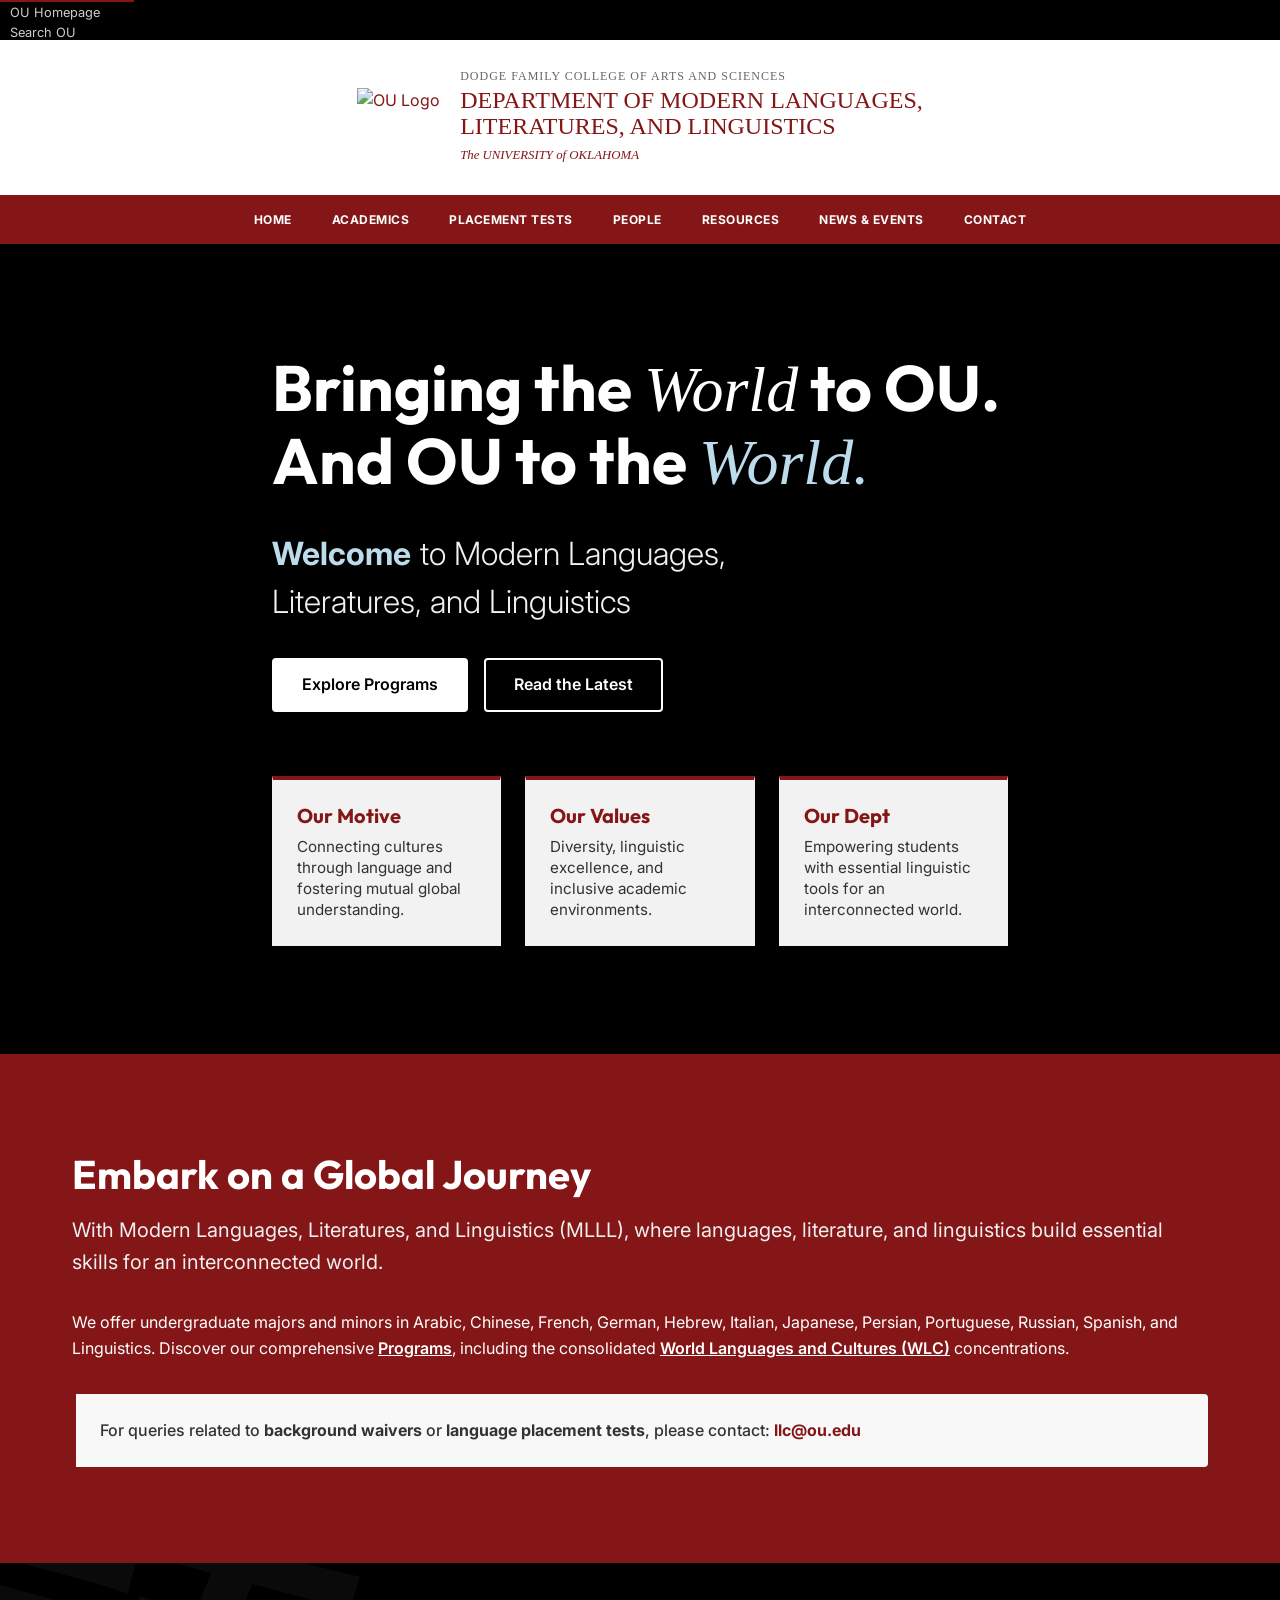
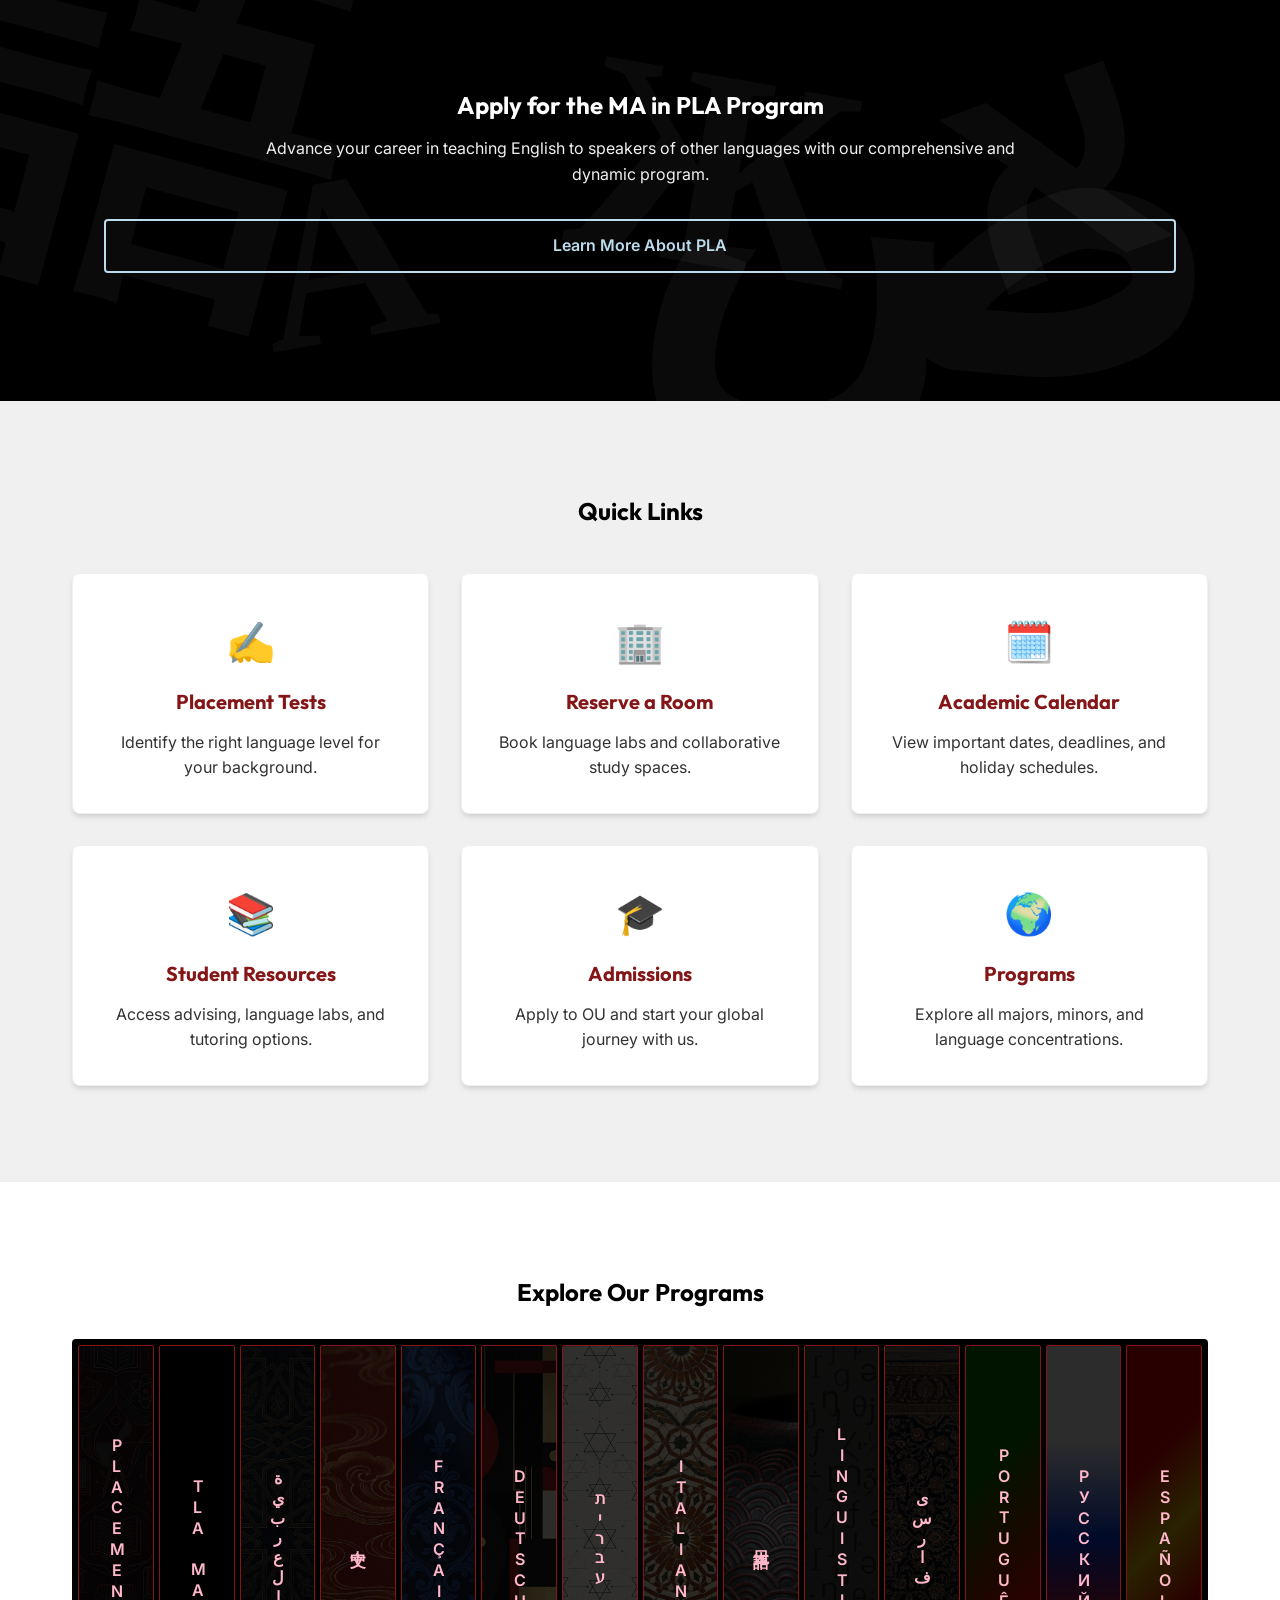
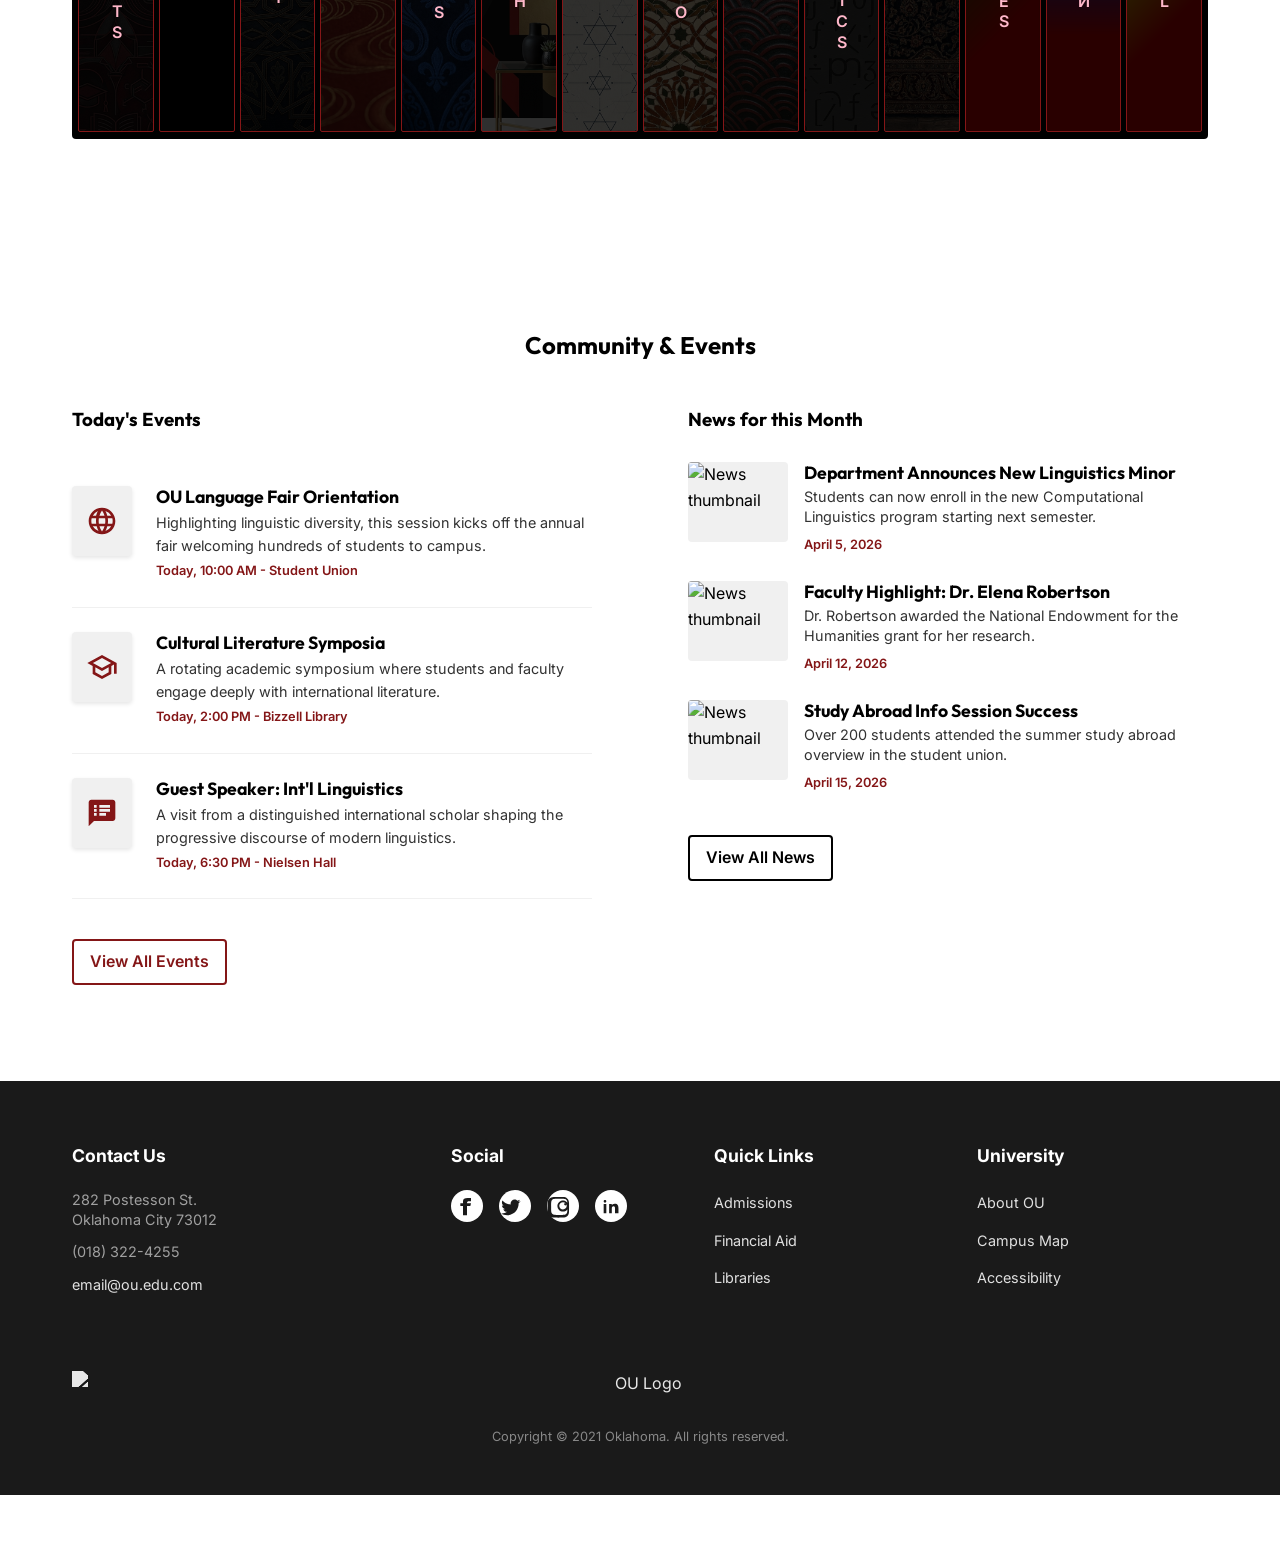
==== commit b74e2aa5: "update mobile version" ====
--- a/index.html
+++ b/index.html
@@ -190,6 +190,11 @@
                         <div style="font-size: 2.5rem; margin-bottom: 1rem;">🎓</div>
                         <h3 style="color: var(--ou-crimson); font-size: 1.25rem;">Admissions</h3>
                         <p style="margin-bottom: 0; color: var(--ou-dark-gray);">Apply to OU and start your global journey with us.</p>
+                    </a>
+                    <a href="/content/cas/modlang/academics" class="card" style="padding: 2rem; text-decoration: none; color: inherit; text-align: center; display: flex; flex-direction: column; align-items: center; justify-content: center; border-radius: 8px;">
+                        <div style="font-size: 2.5rem; margin-bottom: 1rem;">🌍</div>
+                        <h3 style="color: var(--ou-crimson); font-size: 1.25rem;">Programs</h3>
+                        <p style="margin-bottom: 0; color: var(--ou-dark-gray);">Explore all majors, minors, and language concentrations.</p>
                     </a>
                 </div>
             </div>
--- a/css/style.css
+++ b/css/style.css
@@ -744,6 +744,35 @@
 }
 
 /* =========================================
+   Mobile Hero Layout (Stacked, Uncropped)
+   ========================================= */
+@media (max-width: 768px) {
+    .hero {
+        flex-direction: column;
+        height: auto;
+        min-height: 0;
+        align-items: flex-start;
+        padding-top: 0;
+    }
+    
+    .hero-video-wrapper {
+        position: relative;
+        top: 0;
+        left: 0;
+        transform: none;
+        width: 100vw;
+        height: 56.25vw; /* Native 16:9 ratio */
+        min-height: 0;
+        min-width: 0;
+        margin-bottom: 2rem; /* Spacing between video and text */
+    }
+
+    .hero-content {
+        padding: 0 1.5rem 3rem 1.5rem;
+    }
+}
+
+/* =========================================
    Intro Section
    ========================================= */
 .intro-section {
@@ -800,8 +829,7 @@
 .card:hover {
     transform: translateY(-8px);
     box-shadow: var(--shadow-lg);
-    border-top-color: var(--ou-leaf);
-    /* Subtle accent color on hover (<2% usage) */
+    border-top-color: var(--ou-crimson);
 }
 
 .card-content {
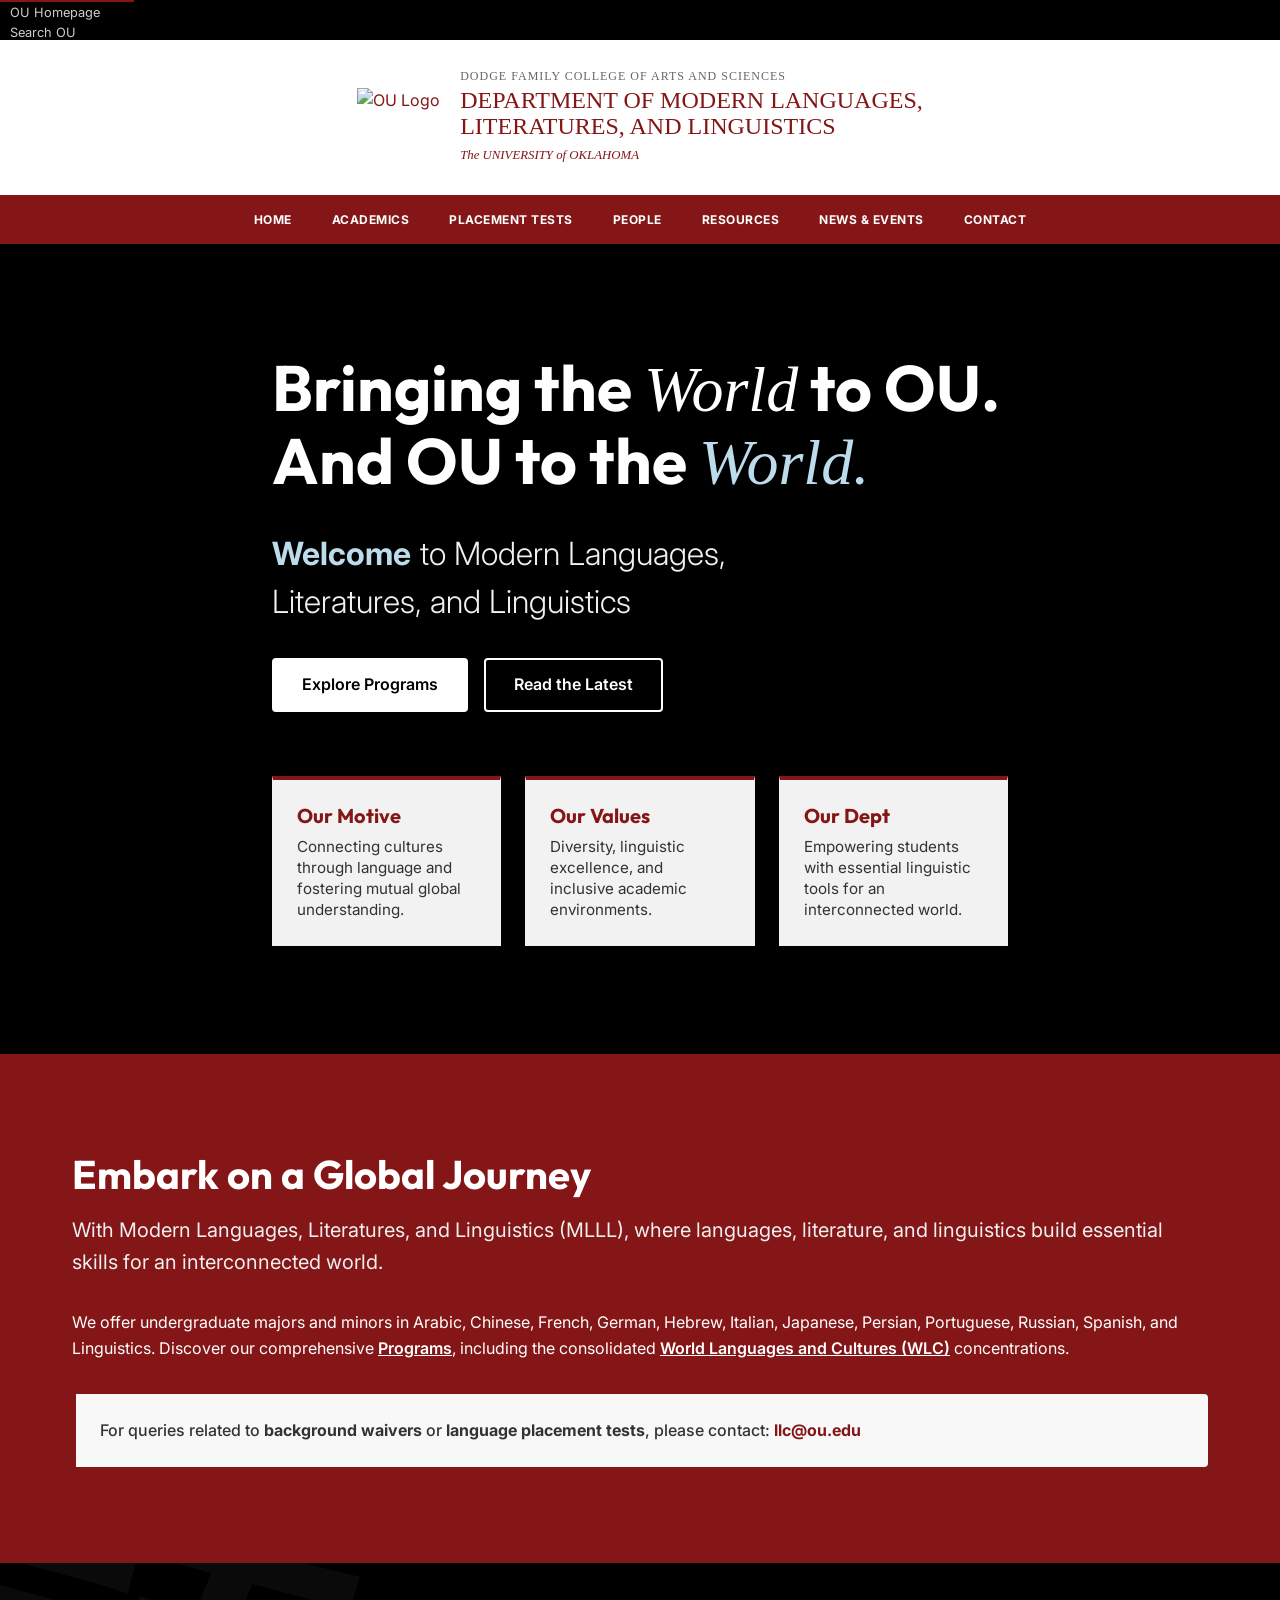
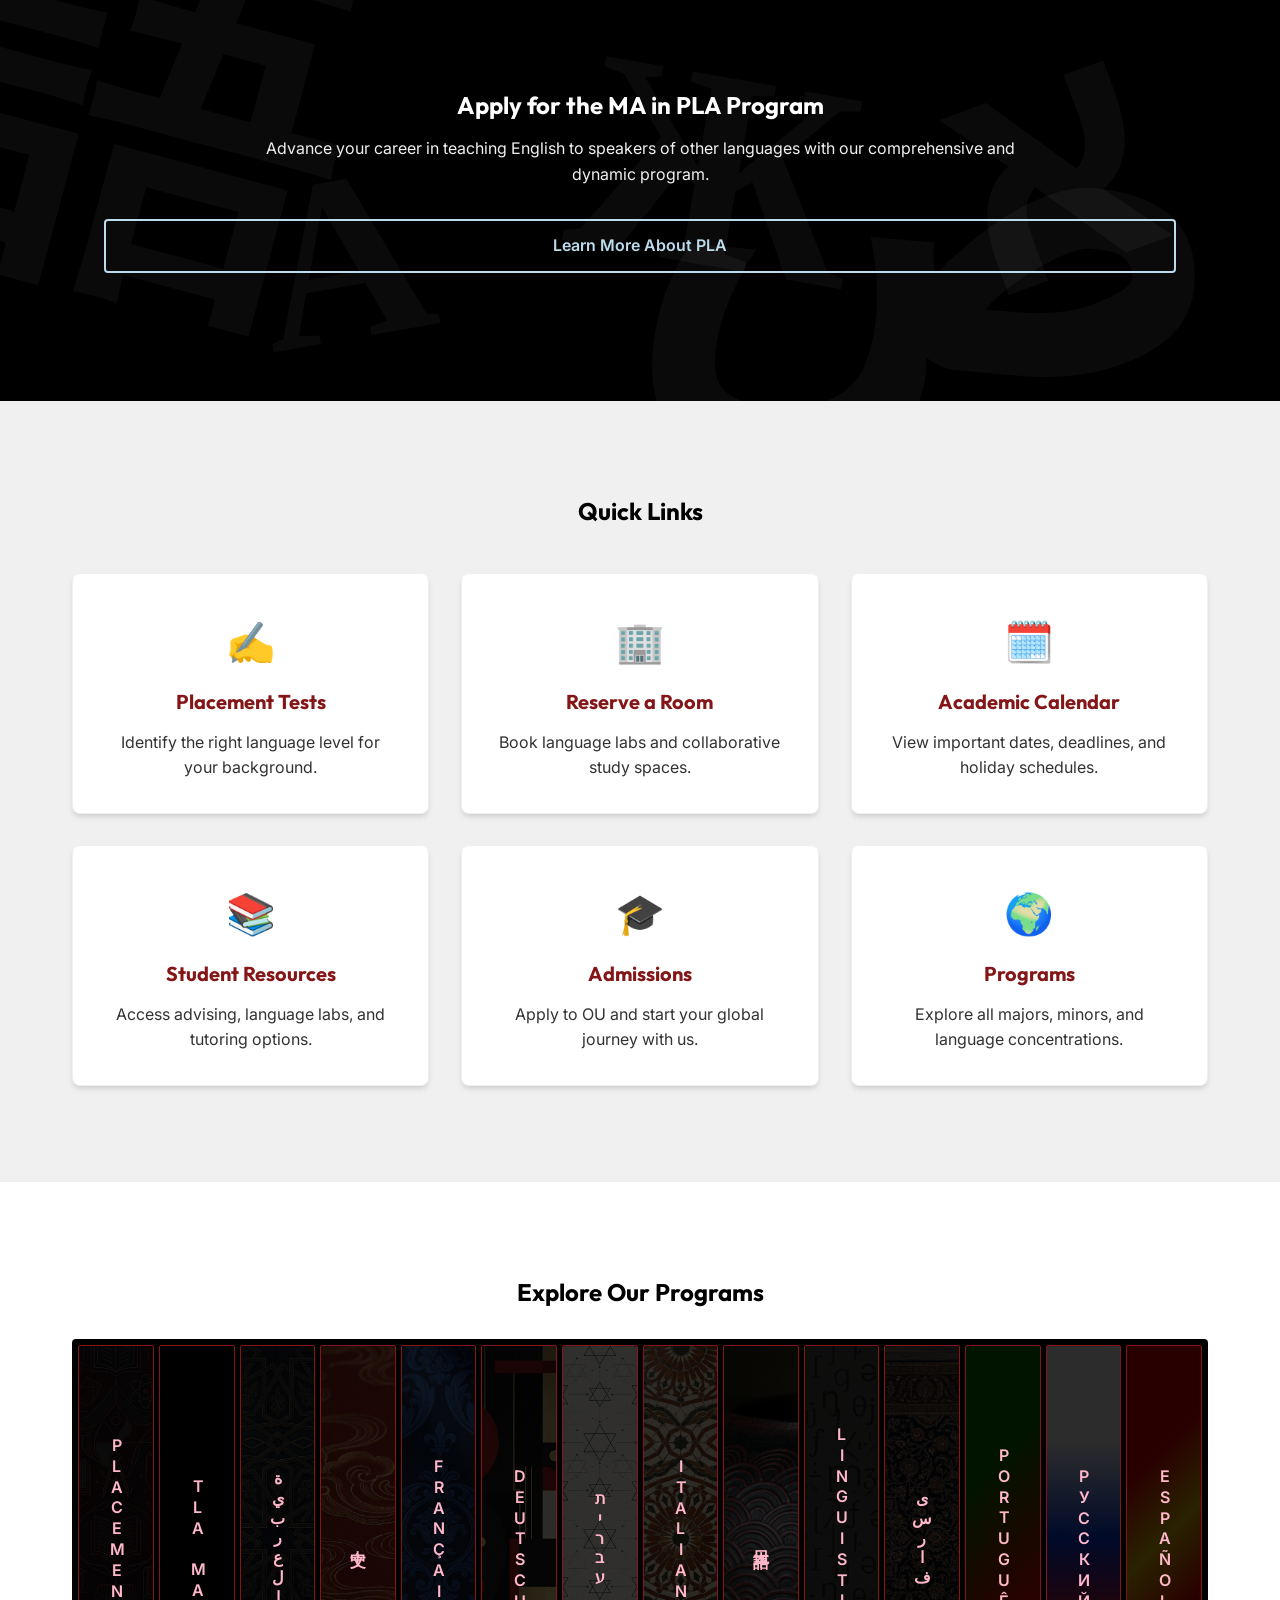
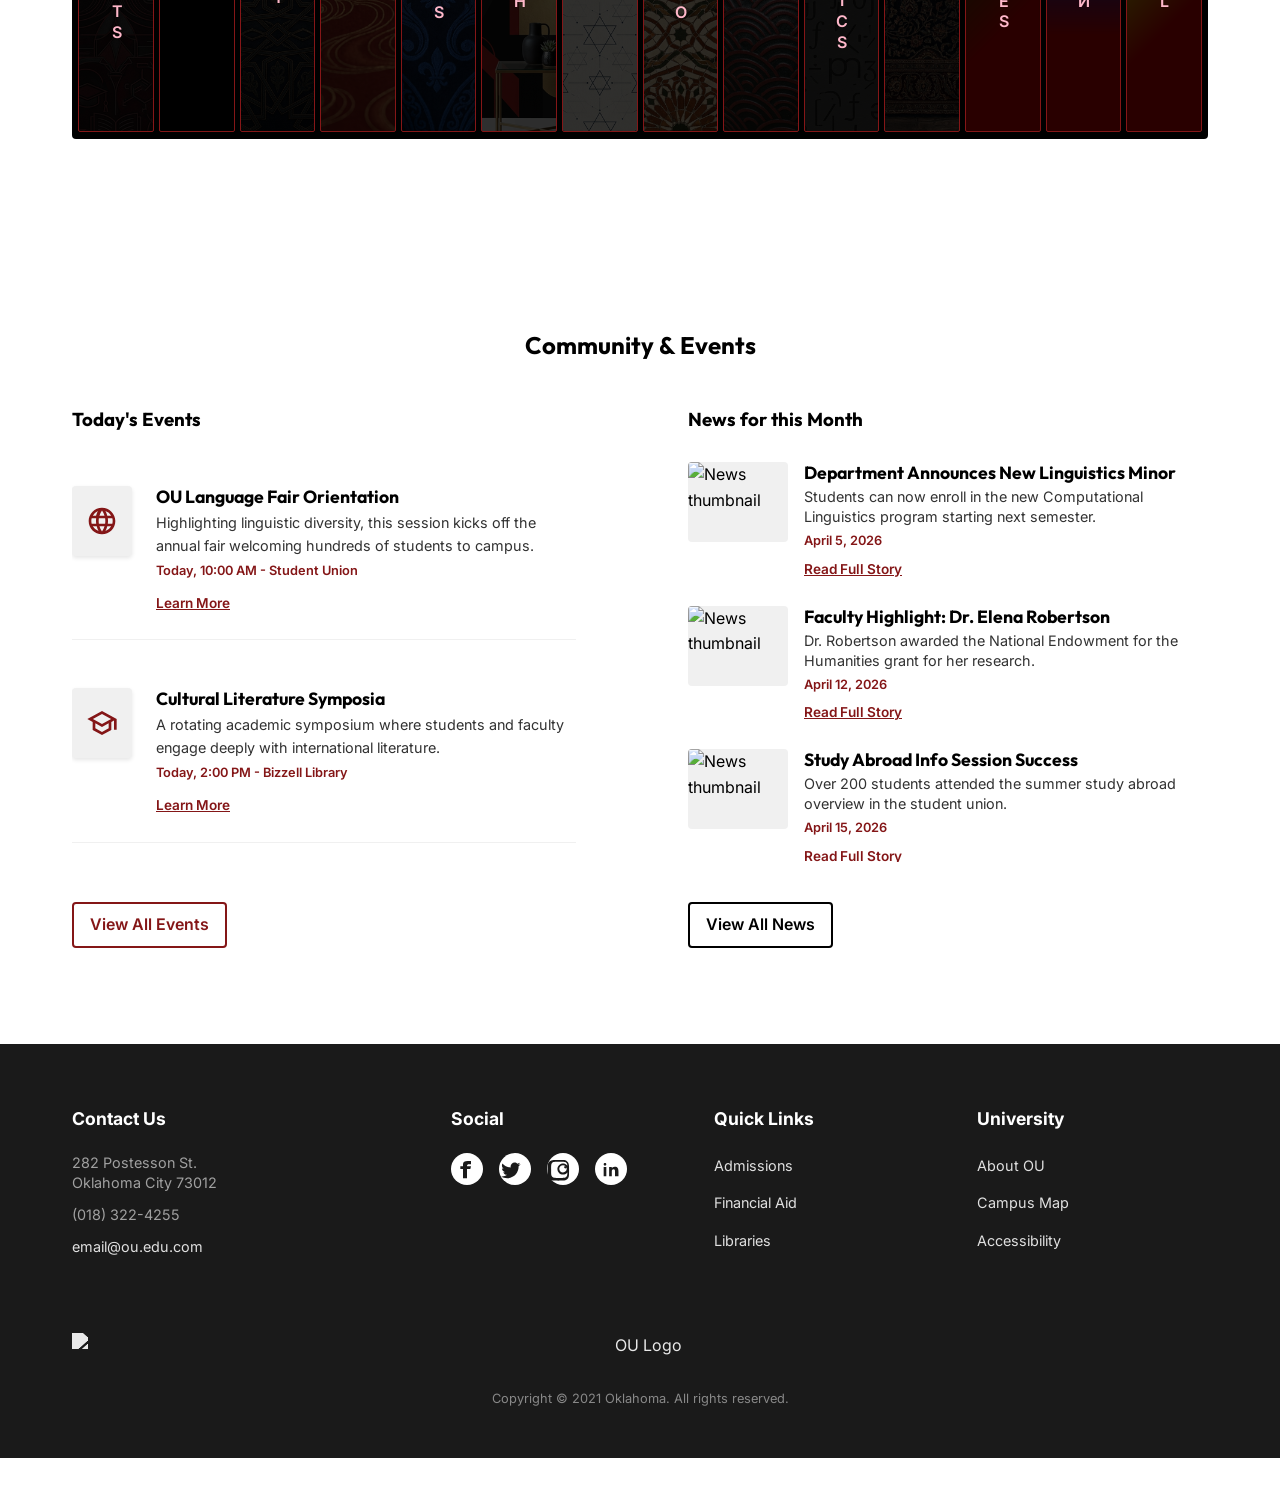
==== commit f9db1e48: "make scrollable events" ====
--- a/index.html
+++ b/index.html
@@ -284,42 +284,47 @@
                     <div class="upcoming-events">
                         <h3 style="margin-bottom: 2rem;">Today's Events</h3>
 
-                        <div class="event-item">
-                            <div class="event-date" style="background-color: var(--ou-light-gray); display: flex; flex-direction: column; align-items: center; justify-content: center; color: var(--ou-crimson);">
-                                <svg width="32" height="32" viewBox="0 0 24 24" fill="currentColor">
-                                    <path d="M11.99 2C6.47 2 2 6.48 2 12s4.47 10 9.99 10C17.52 22 22 17.52 22 12S17.52 2 11.99 2zm6.93 6h-2.95a15.65 15.65 0 00-1.38-3.56A8.03 8.03 0 0118.92 8zM12 4.04c.83 1.2 1.48 2.53 1.91 3.96h-3.82c.43-1.43 1.08-2.76 1.91-3.96zM4.26 14C4.1 13.36 4 12.69 4 12s.1-1.36.26-2h3.38c-.08.66-.14 1.32-.14 2s.06 1.34.14 2H4.26zm.82 2h2.95c.32 1.25.78 2.45 1.38 3.56A7.987 7.987 0 015.08 16zm2.95-8H5.08a7.987 7.987 0 013.84-3.56A15.65 15.65 0 007.54 8zM12 19.96c-.83-1.2-1.48-2.53-1.91-3.96h3.82c-.43 1.43-1.08 2.76-1.91 3.96zM14.34 14H9.66c-.09-.66-.16-1.32-.16-2s.07-1.35.16-2h4.68c.09.65.16 1.32.16 2s-.07 1.34-.16 2zm.25 5.56c.6-1.11 1.06-2.31 1.38-3.56h2.95a8.03 8.03 0 01-4.33 3.56zM16.36 14c.08-.66.14-1.32.14-2s-.06-1.34-.14-2h3.38c.16.64.26 1.31.26 2s-.1 1.36-.26 2h-3.38z"/>
-                                </svg>
-                            </div>
-                            <div class="event-details">
-                                <h4>OU Language Fair Orientation</h4>
-                                <p style="margin-bottom: 0;">Highlighting linguistic diversity, this session kicks off the annual fair welcoming hundreds of students to campus.</p>
-                                <span class="event-meta" style="color: var(--ou-crimson); font-weight: 600;">Today, 10:00 AM - Student Union</span>
-                            </div>
-                        </div>
-
-                        <div class="event-item">
-                            <div class="event-date" style="background-color: var(--ou-light-gray); display: flex; flex-direction: column; align-items: center; justify-content: center; color: var(--ou-crimson);">
-                                <svg width="32" height="32" viewBox="0 0 24 24" fill="currentColor">
-                                    <path d="M12 3L1 9l4 2.18v6L12 21l7-3.82v-6l2-1.09V17h2V9L12 3zm6.82 6L12 12.72 5.18 9 12 5.28 18.82 9zM17 15.99l-5 2.73-5-2.73v-3.72l5 2.73 5-2.73v3.72z"/>
-                                </svg>
-                            </div>
-                            <div class="event-details">
-                                <h4>Cultural Literature Symposia</h4>
-                                <p style="margin-bottom: 0;">A rotating academic symposium where students and faculty engage deeply with international literature.</p>
-                                <span class="event-meta" style="color: var(--ou-crimson); font-weight: 600;">Today, 2:00 PM - Bizzell Library</span>
-                            </div>
-                        </div>
-
-                        <div class="event-item">
-                            <div class="event-date" style="background-color: var(--ou-light-gray); display: flex; flex-direction: column; align-items: center; justify-content: center; color: var(--ou-crimson);">
-                                <svg width="32" height="32" viewBox="0 0 24 24" fill="currentColor">
-                                    <path d="M20 2H4c-1.1 0-1.99.9-1.99 2L2 22l4-4h14c1.1 0 2-.9 2-2V4c0-1.1-.9-2-2-2zM8 14H6v-2h2v2zm0-3H6V9h2v2zm0-3H6V6h2v2zm7 6h-5v-2h5v2zm3-3h-8V9h8v2zm0-3h-8V6h8v2z"/>
-                                </svg>
-                            </div>
-                            <div class="event-details">
-                                <h4>Guest Speaker: Int'l Linguistics</h4>
-                                <p style="margin-bottom: 0;">A visit from a distinguished international scholar shaping the progressive discourse of modern linguistics.</p>
-                                <span class="event-meta" style="color: var(--ou-crimson); font-weight: 600;">Today, 6:30 PM - Nielsen Hall</span>
+                        <div class="events-scroll-container" style="max-height: 400px; overflow-y: auto; padding-right: 1rem; display: flex; flex-direction: column; gap: 1.5rem;">
+                            <div class="event-item">
+                                <div class="event-date" style="background-color: var(--ou-light-gray); display: flex; flex-direction: column; align-items: center; justify-content: center; color: var(--ou-crimson);">
+                                    <svg width="32" height="32" viewBox="0 0 24 24" fill="currentColor">
+                                        <path d="M11.99 2C6.47 2 2 6.48 2 12s4.47 10 9.99 10C17.52 22 22 17.52 22 12S17.52 2 11.99 2zm6.93 6h-2.95a15.65 15.65 0 00-1.38-3.56A8.03 8.03 0 0118.92 8zM12 4.04c.83 1.2 1.48 2.53 1.91 3.96h-3.82c.43-1.43 1.08-2.76 1.91-3.96zM4.26 14C4.1 13.36 4 12.69 4 12s.1-1.36.26-2h3.38c-.08.66-.14 1.32-.14 2s.06 1.34.14 2H4.26zm.82 2h2.95c.32 1.25.78 2.45 1.38 3.56A7.987 7.987 0 015.08 16zm2.95-8H5.08a7.987 7.987 0 013.84-3.56A15.65 15.65 0 007.54 8zM12 19.96c-.83-1.2-1.48-2.53-1.91-3.96h3.82c-.43 1.43-1.08 2.76-1.91 3.96zM14.34 14H9.66c-.09-.66-.16-1.32-.16-2s.07-1.35.16-2h4.68c.09.65.16 1.32.16 2s-.07 1.34-.16 2zm.25 5.56c.6-1.11 1.06-2.31 1.38-3.56h2.95a8.03 8.03 0 01-4.33 3.56zM16.36 14c.08-.66.14-1.32.14-2s-.06-1.34-.14-2h3.38c.16.64.26 1.31.26 2s-.1 1.36-.26 2h-3.38z"/>
+                                    </svg>
+                                </div>
+                                <div class="event-details">
+                                    <h4>OU Language Fair Orientation</h4>
+                                    <p style="margin-bottom: 0.25rem;">Highlighting linguistic diversity, this session kicks off the annual fair welcoming hundreds of students to campus.</p>
+                                    <span class="event-meta" style="color: var(--ou-crimson); font-weight: 600; display: block; margin-bottom: 0.5rem;">Today, 10:00 AM - Student Union</span>
+                                    <a href="#" style="font-size: 0.85rem; font-weight: 600; text-decoration: underline;">Learn More</a>
+                                </div>
+                            </div>
+
+                            <div class="event-item">
+                                <div class="event-date" style="background-color: var(--ou-light-gray); display: flex; flex-direction: column; align-items: center; justify-content: center; color: var(--ou-crimson);">
+                                    <svg width="32" height="32" viewBox="0 0 24 24" fill="currentColor">
+                                        <path d="M12 3L1 9l4 2.18v6L12 21l7-3.82v-6l2-1.09V17h2V9L12 3zm6.82 6L12 12.72 5.18 9 12 5.28 18.82 9zM17 15.99l-5 2.73-5-2.73v-3.72l5 2.73 5-2.73v3.72z"/>
+                                    </svg>
+                                </div>
+                                <div class="event-details">
+                                    <h4>Cultural Literature Symposia</h4>
+                                    <p style="margin-bottom: 0.25rem;">A rotating academic symposium where students and faculty engage deeply with international literature.</p>
+                                    <span class="event-meta" style="color: var(--ou-crimson); font-weight: 600; display: block; margin-bottom: 0.5rem;">Today, 2:00 PM - Bizzell Library</span>
+                                    <a href="#" style="font-size: 0.85rem; font-weight: 600; text-decoration: underline;">Learn More</a>
+                                </div>
+                            </div>
+
+                            <div class="event-item">
+                                <div class="event-date" style="background-color: var(--ou-light-gray); display: flex; flex-direction: column; align-items: center; justify-content: center; color: var(--ou-crimson);">
+                                    <svg width="32" height="32" viewBox="0 0 24 24" fill="currentColor">
+                                        <path d="M20 2H4c-1.1 0-1.99.9-1.99 2L2 22l4-4h14c1.1 0 2-.9 2-2V4c0-1.1-.9-2-2-2zM8 14H6v-2h2v2zm0-3H6V9h2v2zm0-3H6V6h2v2zm7 6h-5v-2h5v2zm3-3h-8V9h8v2zm0-3h-8V6h8v2z"/>
+                                    </svg>
+                                </div>
+                                <div class="event-details">
+                                    <h4>Guest Speaker: Int'l Linguistics</h4>
+                                    <p style="margin-bottom: 0.25rem;">A visit from a distinguished international scholar shaping the progressive discourse of modern linguistics.</p>
+                                    <span class="event-meta" style="color: var(--ou-crimson); font-weight: 600; display: block; margin-bottom: 0.5rem;">Today, 6:30 PM - Nielsen Hall</span>
+                                    <a href="#" style="font-size: 0.85rem; font-weight: 600; text-decoration: underline;">Learn More</a>
+                                </div>
                             </div>
                         </div>
 
@@ -332,7 +337,7 @@
                     <div class="student-life">
                         <h3 style="margin-bottom: 2rem;">News for this Month</h3>
 
-                        <div class="news-list" style="display: flex; flex-direction: column; gap: 1.5rem;">
+                        <div class="news-list" style="max-height: 400px; overflow-y: auto; padding-right: 1rem; display: flex; flex-direction: column; gap: 1.5rem;">
                             <div class="news-item" style="display: flex; gap: 1rem; align-items: flex-start;">
                                 <div style="width: 100px; height: 80px; background: var(--ou-light-gray); flex-shrink: 0; border-radius: 4px; overflow: hidden;">
                                     <img src="https://images.unsplash.com/photo-1523240795612-9a054b0db644?q=80&w=200&auto=format&fit=crop" style="width: 100%; height: 100%; object-fit: cover;" alt="News thumbnail">
@@ -340,7 +345,8 @@
                                 <div style="flex: 1;">
                                     <h4 style="margin-bottom: 0.25rem; font-size: 1.1rem; line-height: 1.2;"><a href="#" style="color: var(--ou-black); transition: color 0.2s;">Department Announces New Linguistics Minor</a></h4>
                                     <p style="font-size: 0.9rem; color: var(--ou-dark-gray); margin-bottom: 0.25rem; line-height: 1.4;">Students can now enroll in the new Computational Linguistics program starting next semester.</p>
-                                    <span style="font-size: 0.8rem; color: var(--ou-crimson); font-weight: 600;">April 5, 2026</span>
+                                    <span style="font-size: 0.8rem; color: var(--ou-crimson); font-weight: 600; display: block; margin-bottom: 0.25rem;">April 5, 2026</span>
+                                    <a href="#" style="font-size: 0.85rem; font-weight: 600; text-decoration: underline;">Read Full Story</a>
                                 </div>
                             </div>
                             
@@ -351,7 +357,8 @@
                                 <div style="flex: 1;">
                                     <h4 style="margin-bottom: 0.25rem; font-size: 1.1rem; line-height: 1.2;"><a href="#" style="color: var(--ou-black); transition: color 0.2s;">Faculty Highlight: Dr. Elena Robertson</a></h4>
                                     <p style="font-size: 0.9rem; color: var(--ou-dark-gray); margin-bottom: 0.25rem; line-height: 1.4;">Dr. Robertson awarded the National Endowment for the Humanities grant for her research.</p>
-                                    <span style="font-size: 0.8rem; color: var(--ou-crimson); font-weight: 600;">April 12, 2026</span>
+                                    <span style="font-size: 0.8rem; color: var(--ou-crimson); font-weight: 600; display: block; margin-bottom: 0.25rem;">April 12, 2026</span>
+                                    <a href="#" style="font-size: 0.85rem; font-weight: 600; text-decoration: underline;">Read Full Story</a>
                                 </div>
                             </div>
 
@@ -362,7 +369,8 @@
                                 <div style="flex: 1;">
                                     <h4 style="margin-bottom: 0.25rem; font-size: 1.1rem; line-height: 1.2;"><a href="#" style="color: var(--ou-black); transition: color 0.2s;">Study Abroad Info Session Success</a></h4>
                                     <p style="font-size: 0.9rem; color: var(--ou-dark-gray); margin-bottom: 0.25rem; line-height: 1.4;">Over 200 students attended the summer study abroad overview in the student union.</p>
-                                    <span style="font-size: 0.8rem; color: var(--ou-crimson); font-weight: 600;">April 15, 2026</span>
+                                    <span style="font-size: 0.8rem; color: var(--ou-crimson); font-weight: 600; display: block; margin-bottom: 0.25rem;">April 15, 2026</span>
+                                    <a href="#" style="font-size: 0.85rem; font-weight: 600; text-decoration: underline;">Read Full Story</a>
                                 </div>
                             </div>
                         </div>
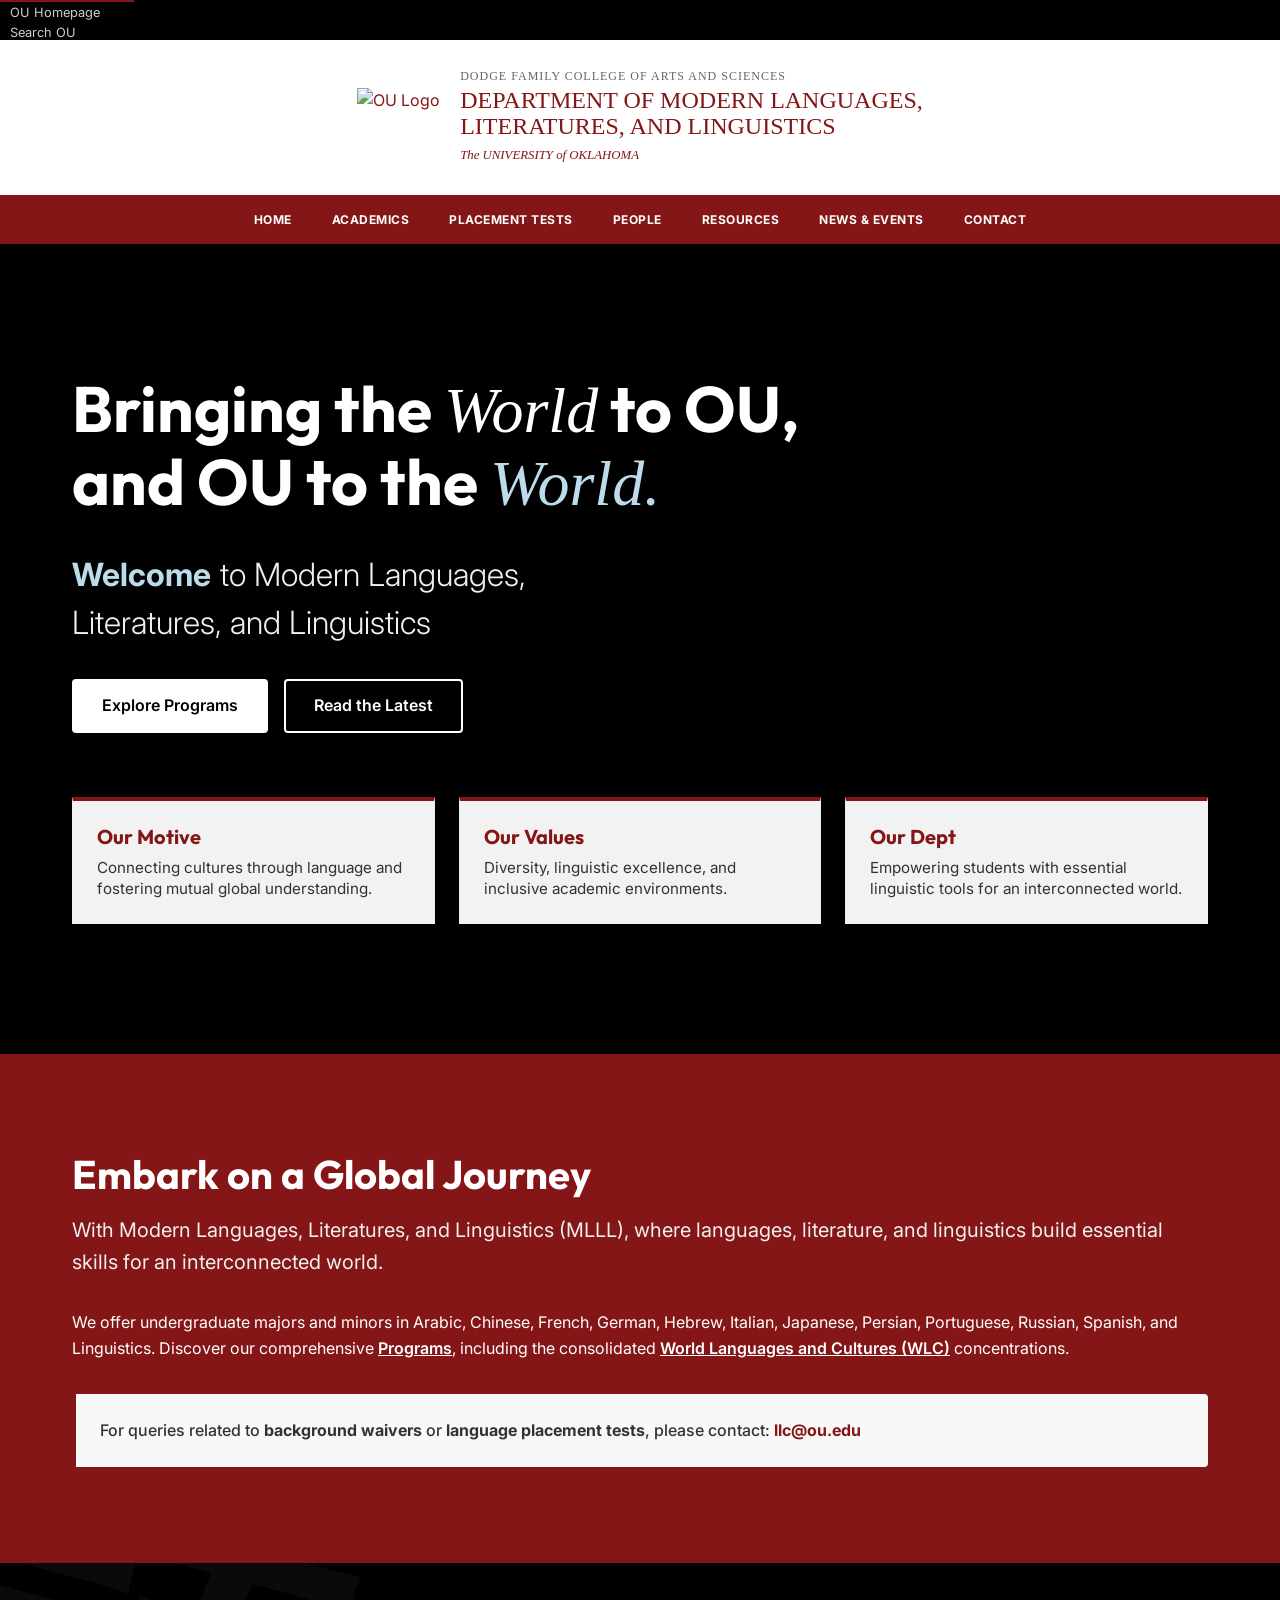
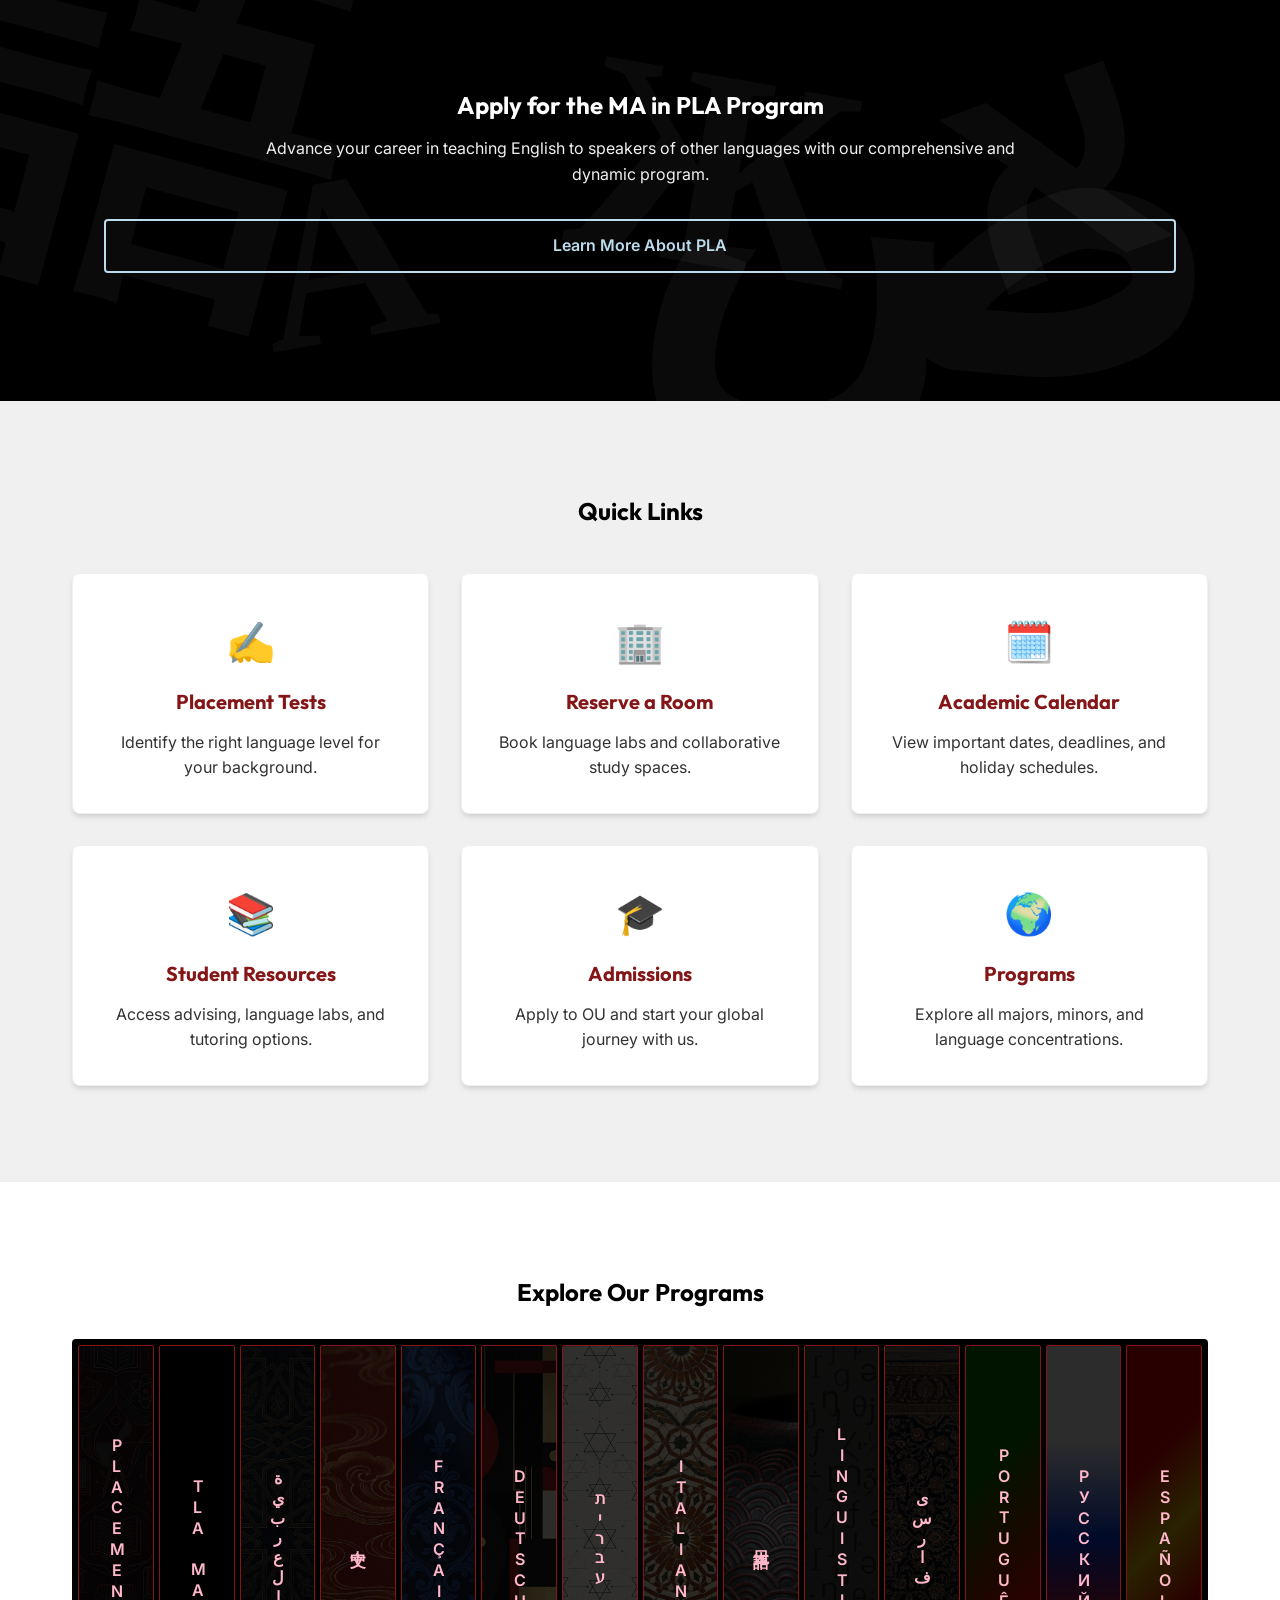
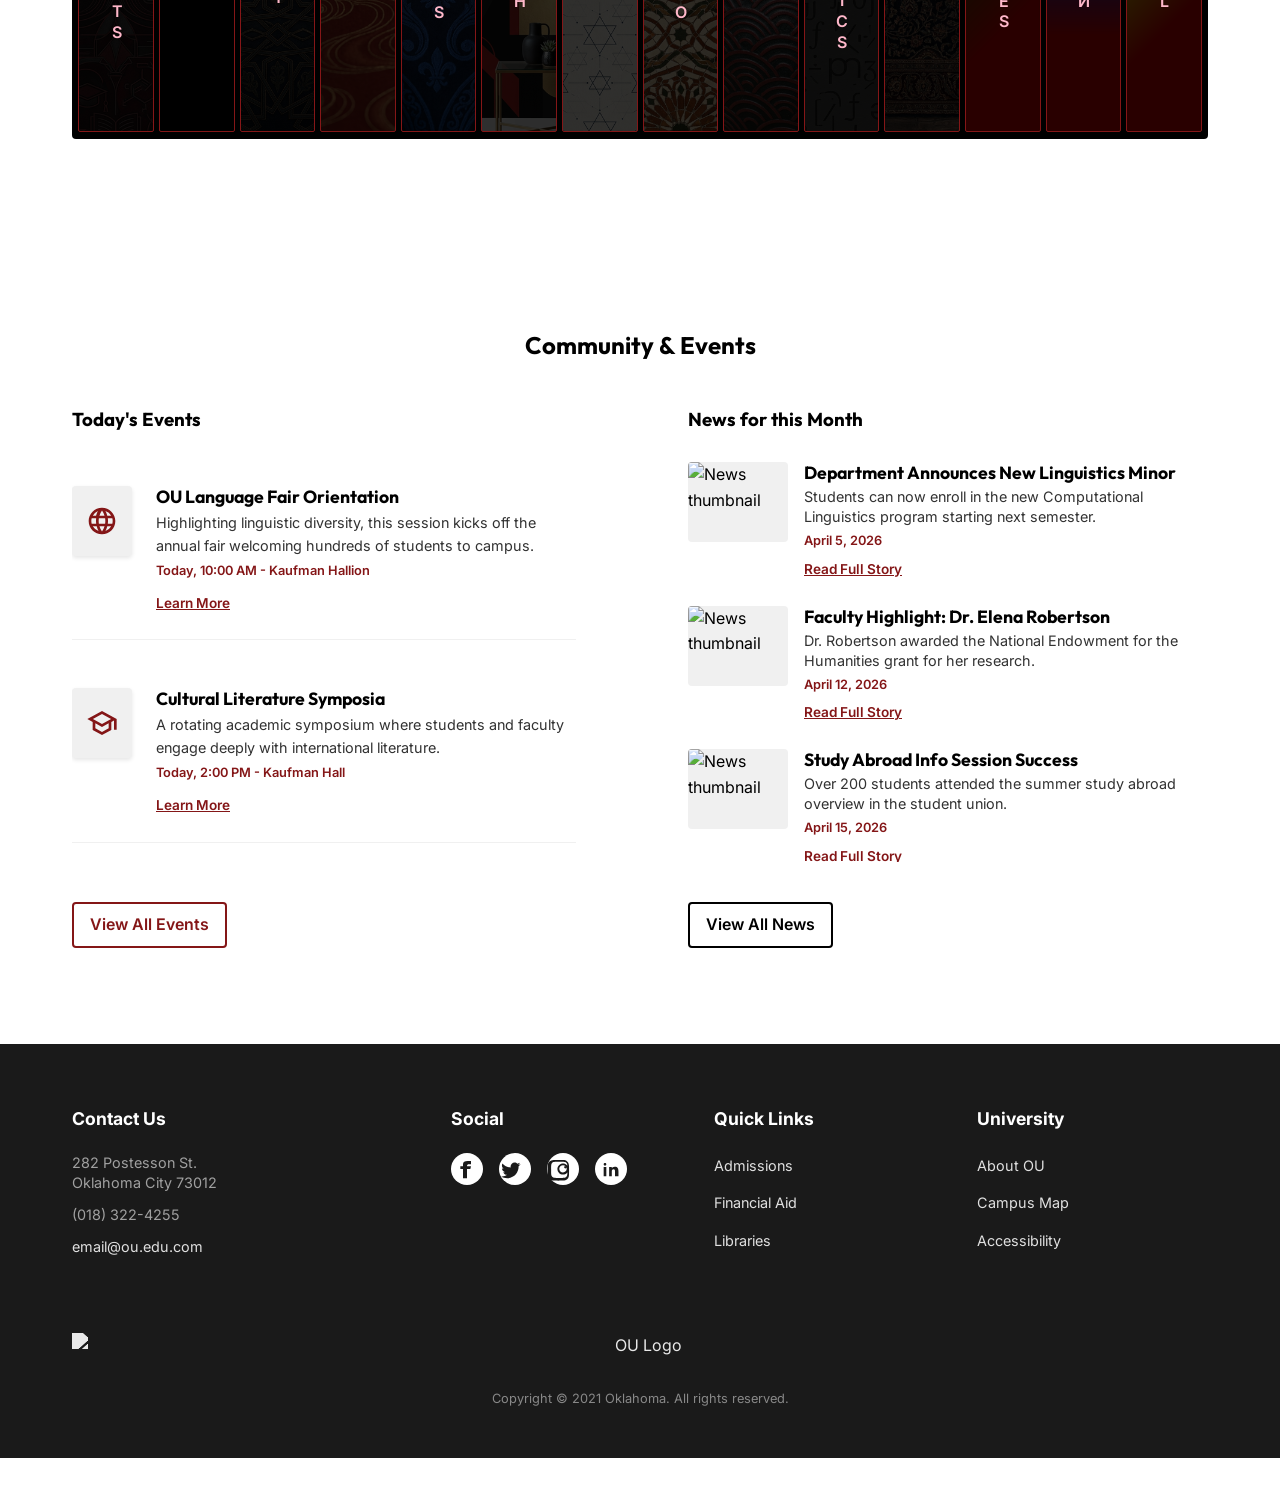
==== commit 25456e15: "update venue in events" ====
--- a/index.html
+++ b/index.html
@@ -84,9 +84,9 @@
                 aria-hidden="true"></video>
         </div>
         <div class="container hero-content fade-in-up">
-            <h1 class="hero-title" style="line-height: 1.1; max-width: 900px; margin-bottom: 2rem;">
-                Bringing the <span style="font-family: 'Times New Roman', serif; font-style: italic; font-weight: 400;">World</span> to OU.<br>
-                And OU to the <span style="font-family: 'Times New Roman', serif; font-style: italic; font-weight: 400; color: var(--ou-sky);">World.</span>
+            <h1 class="hero-title" style="line-height: 1.1; max-width: 1200px; margin-bottom: 2rem;">
+                Bringing the <span style="font-family: 'Times New Roman', serif; font-style: italic; font-weight: 400;">World</span> to OU,<br>
+                <span style="white-space: nowrap;">and OU to the <span style="font-family: 'Times New Roman', serif; font-style: italic; font-weight: 400; color: var(--ou-sky);">World.</span></span>
             </h1>
             <p class="hero-subtitle" style="font-size: 2rem;">
                 <span class="dynamic-greeting-container">
@@ -294,7 +294,7 @@
                                 <div class="event-details">
                                     <h4>OU Language Fair Orientation</h4>
                                     <p style="margin-bottom: 0.25rem;">Highlighting linguistic diversity, this session kicks off the annual fair welcoming hundreds of students to campus.</p>
-                                    <span class="event-meta" style="color: var(--ou-crimson); font-weight: 600; display: block; margin-bottom: 0.5rem;">Today, 10:00 AM - Student Union</span>
+                                    <span class="event-meta" style="color: var(--ou-crimson); font-weight: 600; display: block; margin-bottom: 0.5rem;">Today, 10:00 AM - Kaufman Hallion</span>
                                     <a href="#" style="font-size: 0.85rem; font-weight: 600; text-decoration: underline;">Learn More</a>
                                 </div>
                             </div>
@@ -308,7 +308,7 @@
                                 <div class="event-details">
                                     <h4>Cultural Literature Symposia</h4>
                                     <p style="margin-bottom: 0.25rem;">A rotating academic symposium where students and faculty engage deeply with international literature.</p>
-                                    <span class="event-meta" style="color: var(--ou-crimson); font-weight: 600; display: block; margin-bottom: 0.5rem;">Today, 2:00 PM - Bizzell Library</span>
+                                    <span class="event-meta" style="color: var(--ou-crimson); font-weight: 600; display: block; margin-bottom: 0.5rem;">Today, 2:00 PM - Kaufman Hall</span>
                                     <a href="#" style="font-size: 0.85rem; font-weight: 600; text-decoration: underline;">Learn More</a>
                                 </div>
                             </div>
@@ -322,7 +322,7 @@
                                 <div class="event-details">
                                     <h4>Guest Speaker: Int'l Linguistics</h4>
                                     <p style="margin-bottom: 0.25rem;">A visit from a distinguished international scholar shaping the progressive discourse of modern linguistics.</p>
-                                    <span class="event-meta" style="color: var(--ou-crimson); font-weight: 600; display: block; margin-bottom: 0.5rem;">Today, 6:30 PM - Nielsen Hall</span>
+                                    <span class="event-meta" style="color: var(--ou-crimson); font-weight: 600; display: block; margin-bottom: 0.5rem;">Today, 6:30 PM - Kaufman Hall</span>
                                     <a href="#" style="font-size: 0.85rem; font-weight: 600; text-decoration: underline;">Learn More</a>
                                 </div>
                             </div>
--- a/css/style.css
+++ b/css/style.css
@@ -704,11 +704,12 @@
     position: relative;
     z-index: 3;
     color: var(--ou-white);
-    max-width: 800px;
+    max-width: 1200px;
+    width: 100%;
 }
 
 .hero-title {
-    font-size: clamp(2.5rem, 5vw, 4.5rem);
+    font-size: clamp(1.75rem, 5vw, 4.5rem);
     color: var(--ou-white);
     margin-bottom: var(--spacing-md);
 }
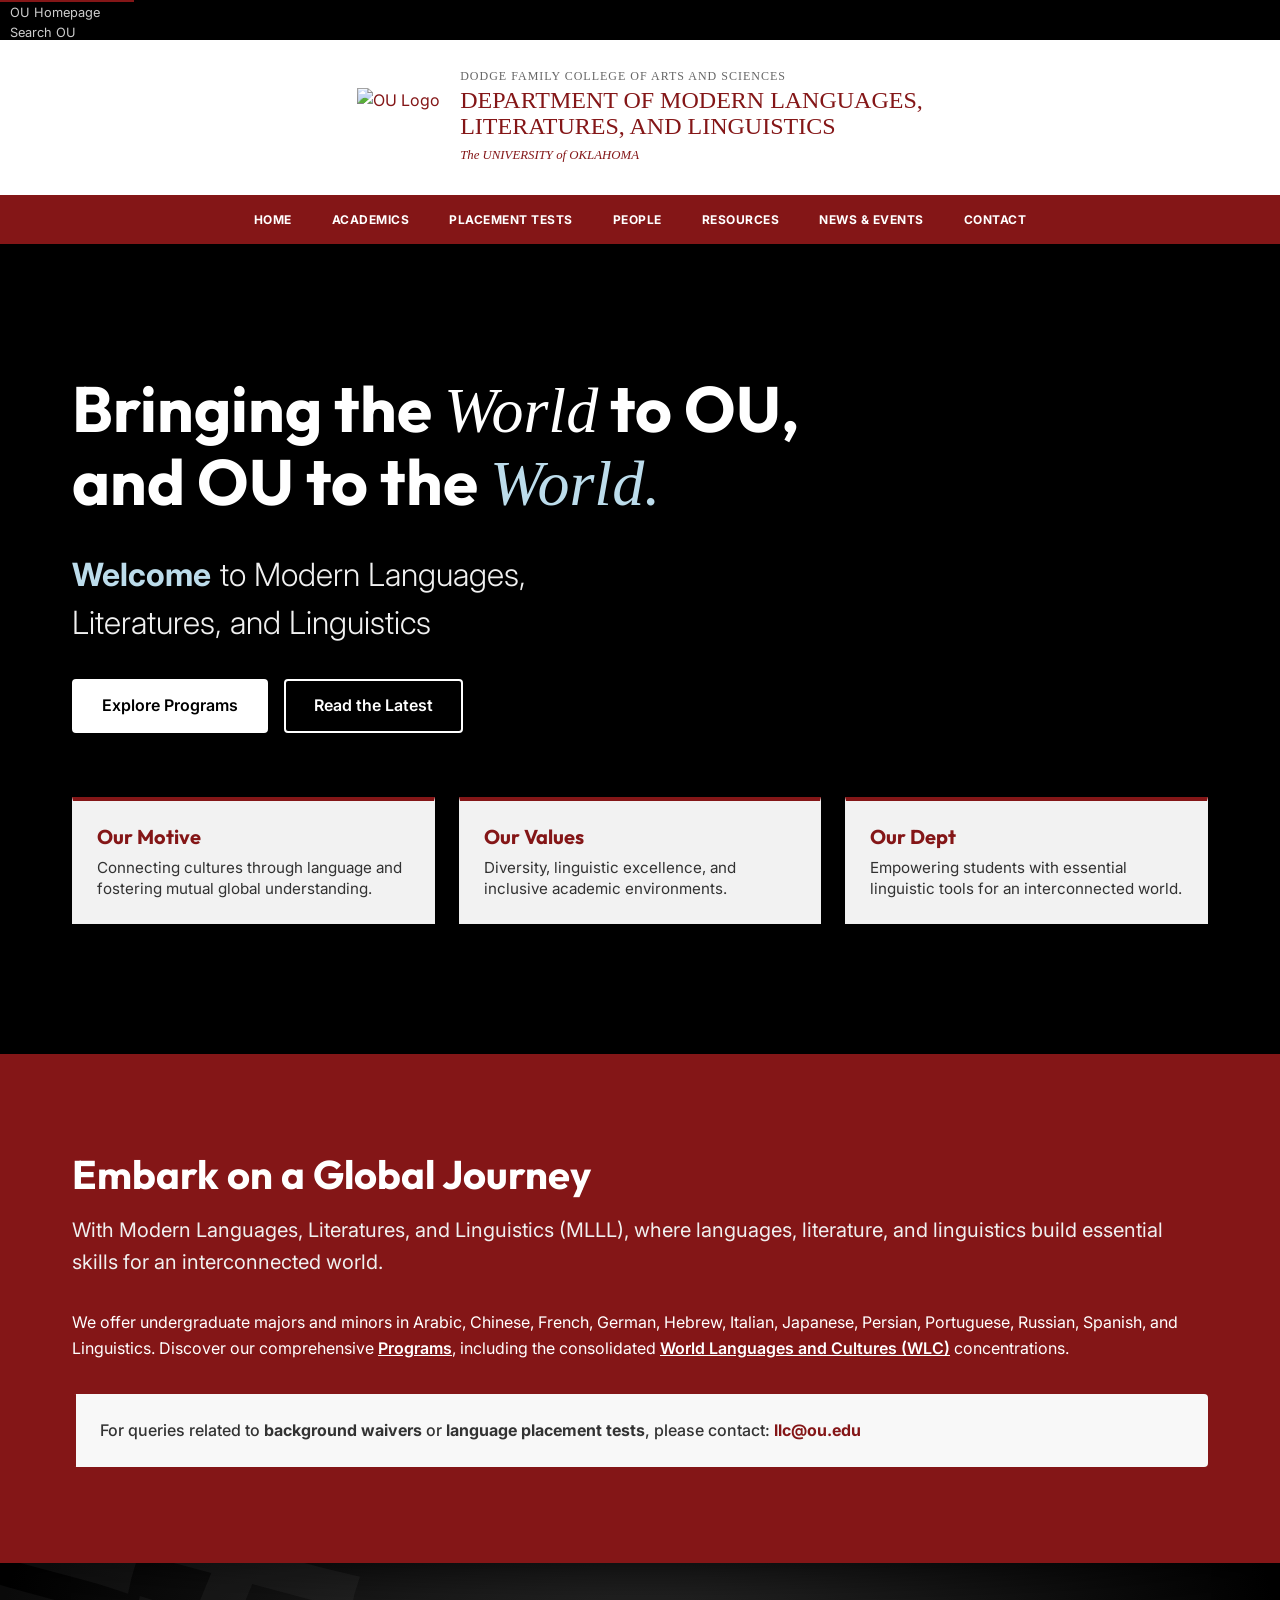
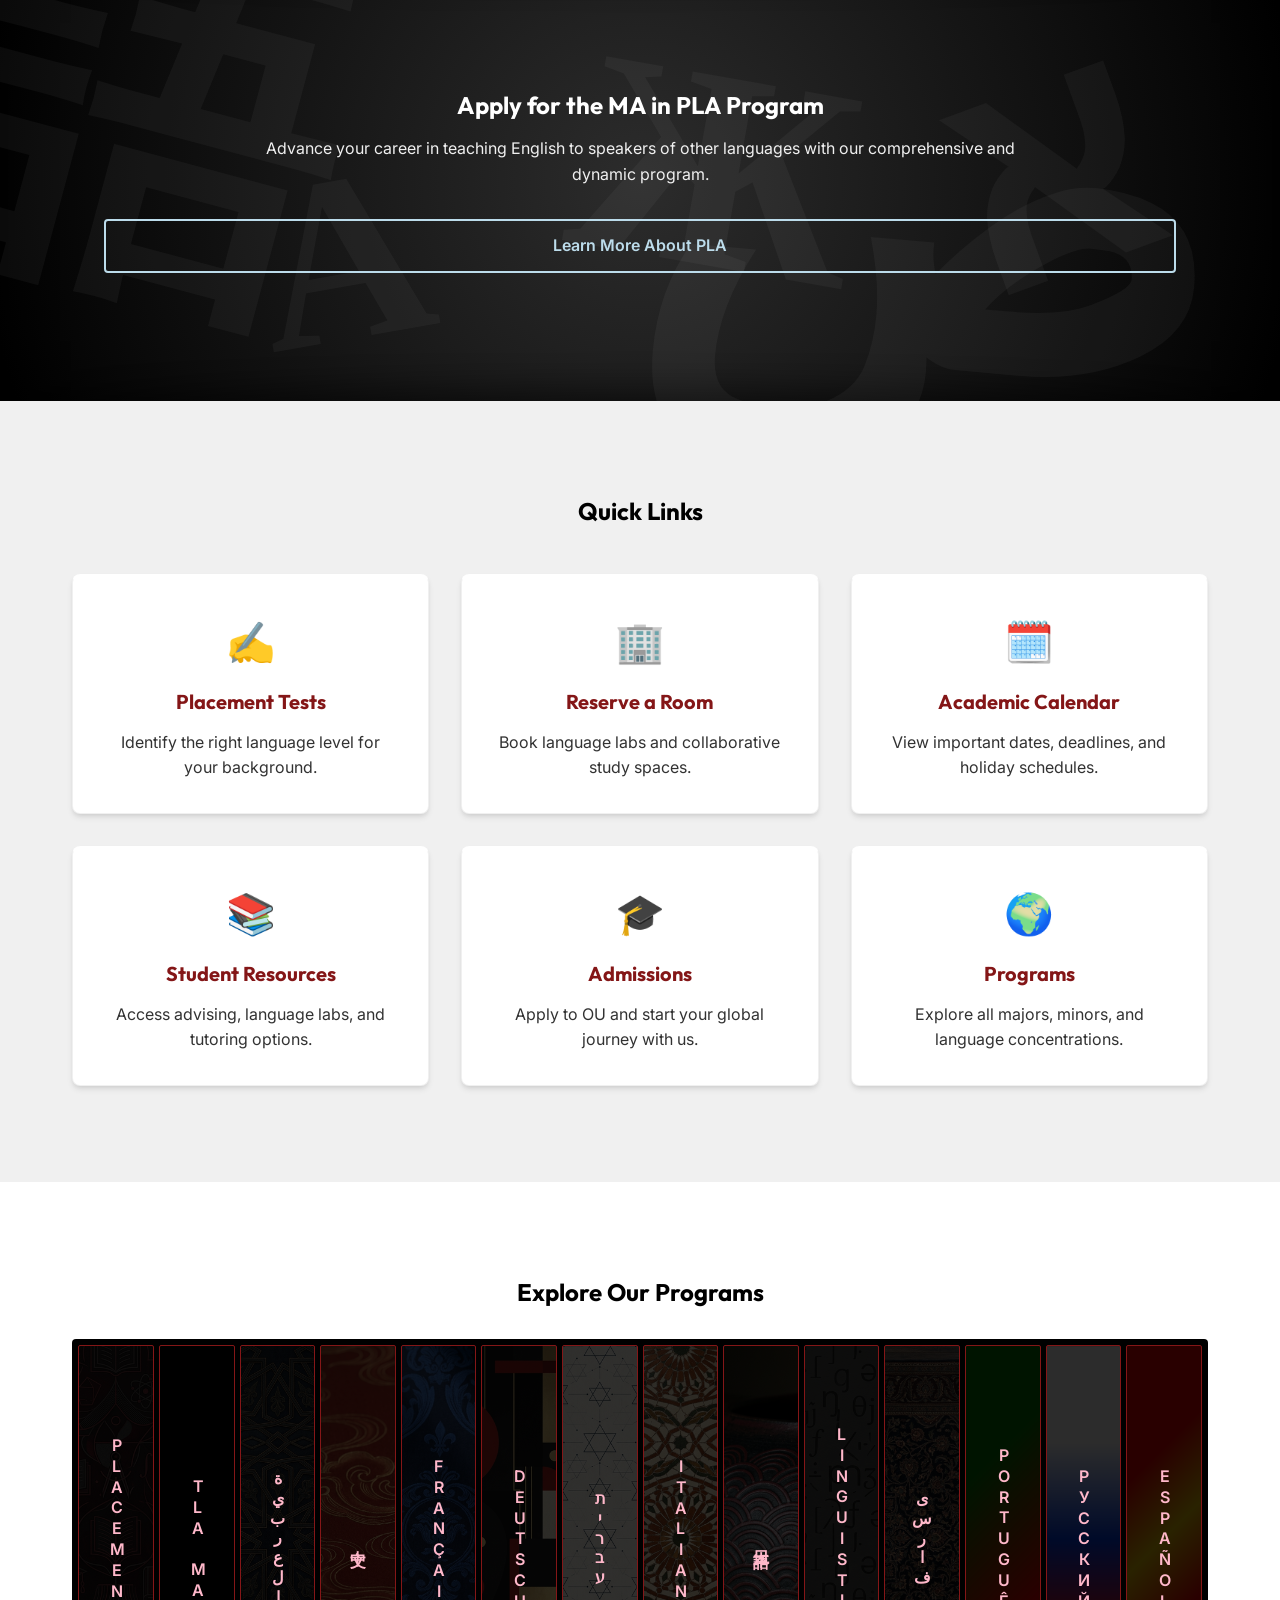
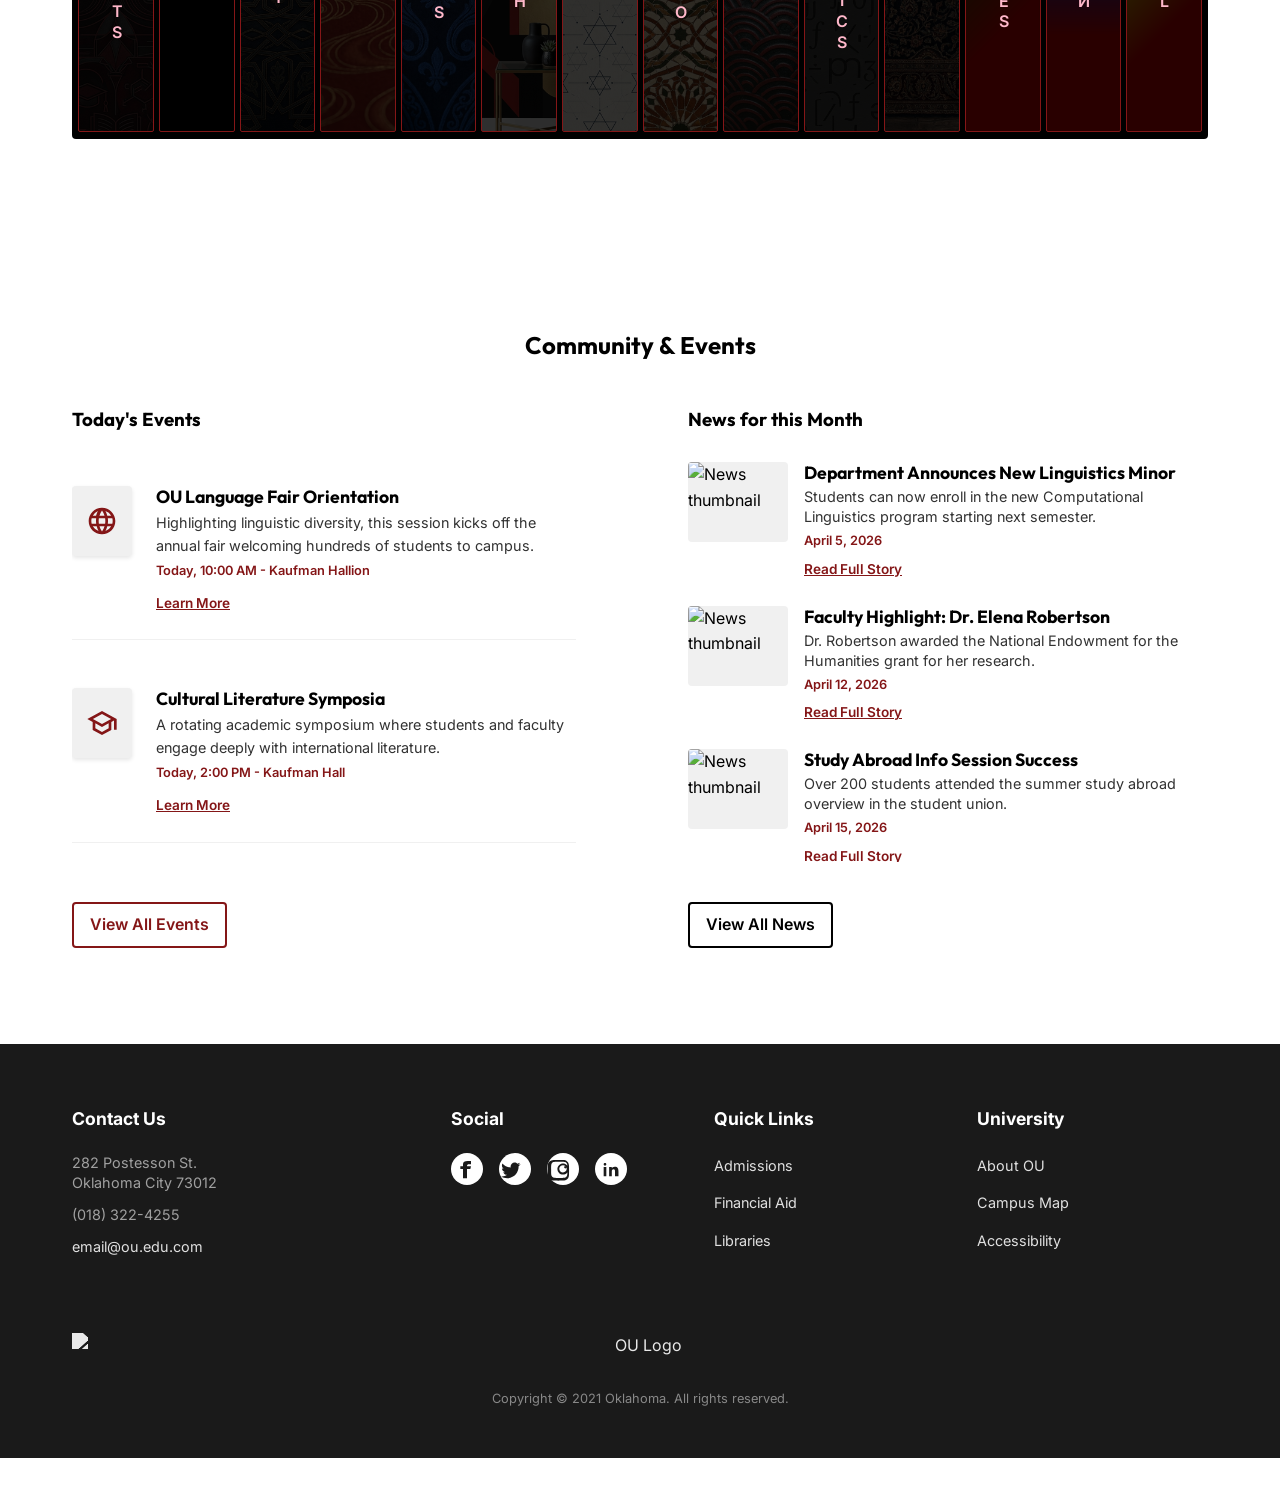
==== commit 77fff713: "add floating letters in pla section" ====
--- a/index.html
+++ b/index.html
@@ -137,9 +137,9 @@
             </div>
         </section>
 
-        <!-- Special PLA Highlights Section (Black Background) -->
+        <!-- Special PLA Highlights Section -->
         <section class="tesol-section pd-large"
-            style="background-color: var(--ou-black); color: var(--ou-white); position: relative; overflow: hidden;">
+            style="background: radial-gradient(circle at center, #2c2c2c 0%, var(--ou-black) 100%); color: var(--ou-white); position: relative; overflow: hidden; box-shadow: inset 0 0 50px rgba(0,0,0,0.9);">
             <div class="cultural-typography-bg">
                 <span class="bg-char char-1">語</span>
                 <span class="bg-char char-2">A</span>
--- a/css/style.css
+++ b/css/style.css
@@ -1382,48 +1382,64 @@
     font-weight: 800;
     line-height: 1;
     font-family: serif;
+    animation: float-drift var(--float-duration, 15s) ease-in-out infinite alternate;
+}
+
+@keyframes float-drift {
+    0% { 
+        translate: 0px 0px; 
+    }
+    100% { 
+        translate: -40px -60px; 
+    }
 }
 
 .char-1 {
     top: -10%;
     left: -5%;
     font-size: 25rem;
-    transform: rotate(15deg);
+    rotate: 15deg;
+    --float-duration: 8s;
 }
 
 .char-2 {
     top: 40%;
     left: 20%;
     font-size: 15rem;
-    transform: rotate(-10deg);
+    rotate: -10deg;
+    --float-duration: 12s;
 }
 
 .char-3 {
     bottom: -10%;
     right: 5%;
     font-size: 30rem;
-    transform: rotate(5deg);
+    rotate: 5deg;
+    --float-duration: 9s;
 }
 
 .char-4 {
     top: 10%;
     right: 10%;
     font-size: 20rem;
-    transform: rotate(-20deg);
+    rotate: -20deg;
+    --float-duration: 14s;
 }
 
 .char-5 {
     bottom: 20%;
     left: 45%;
     font-size: 18rem;
-    transform: rotate(10deg);
+    rotate: 10deg;
+    --float-duration: 11s;
 }
 
 .char-6 {
     top: 30%;
     right: 40%;
     font-size: 22rem;
-    transform: rotate(25deg);
+    rotate: 25deg;
+    --float-duration: 10s;
     opacity: 0.02;
 }
 
